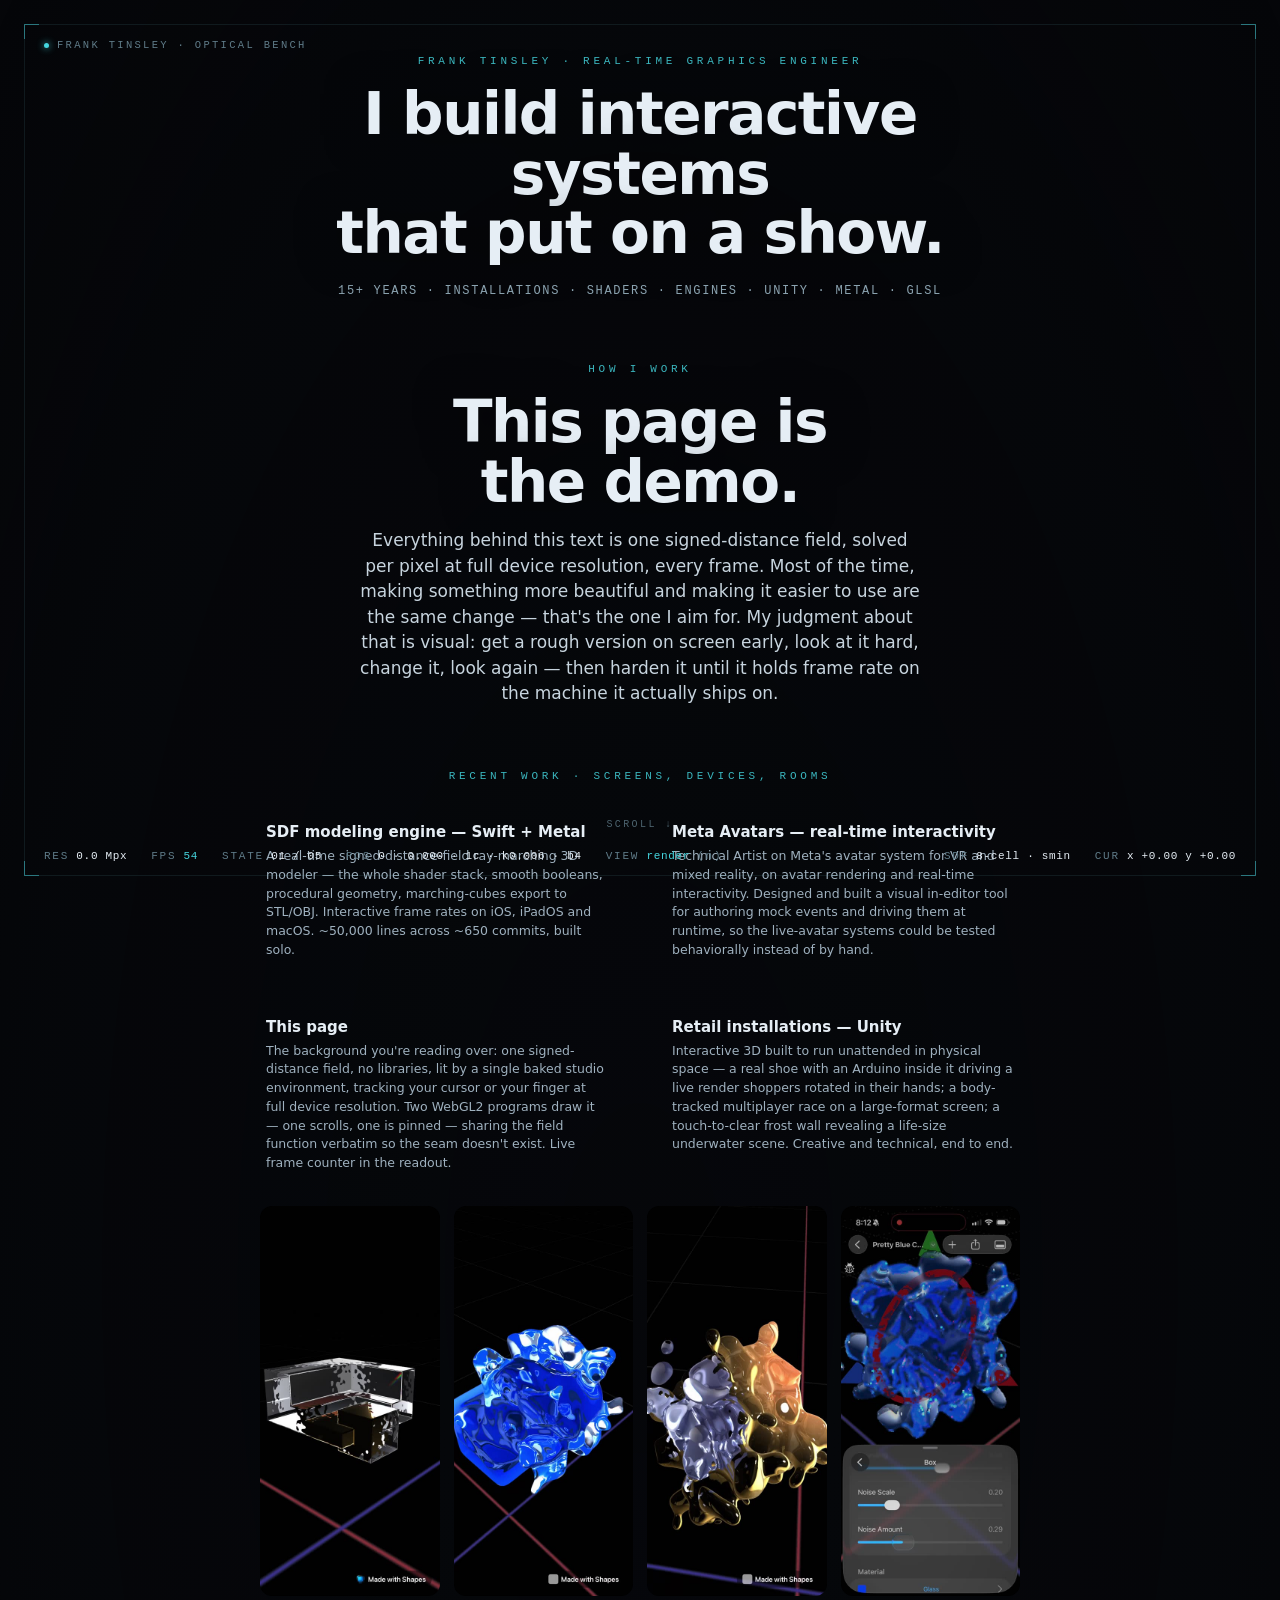
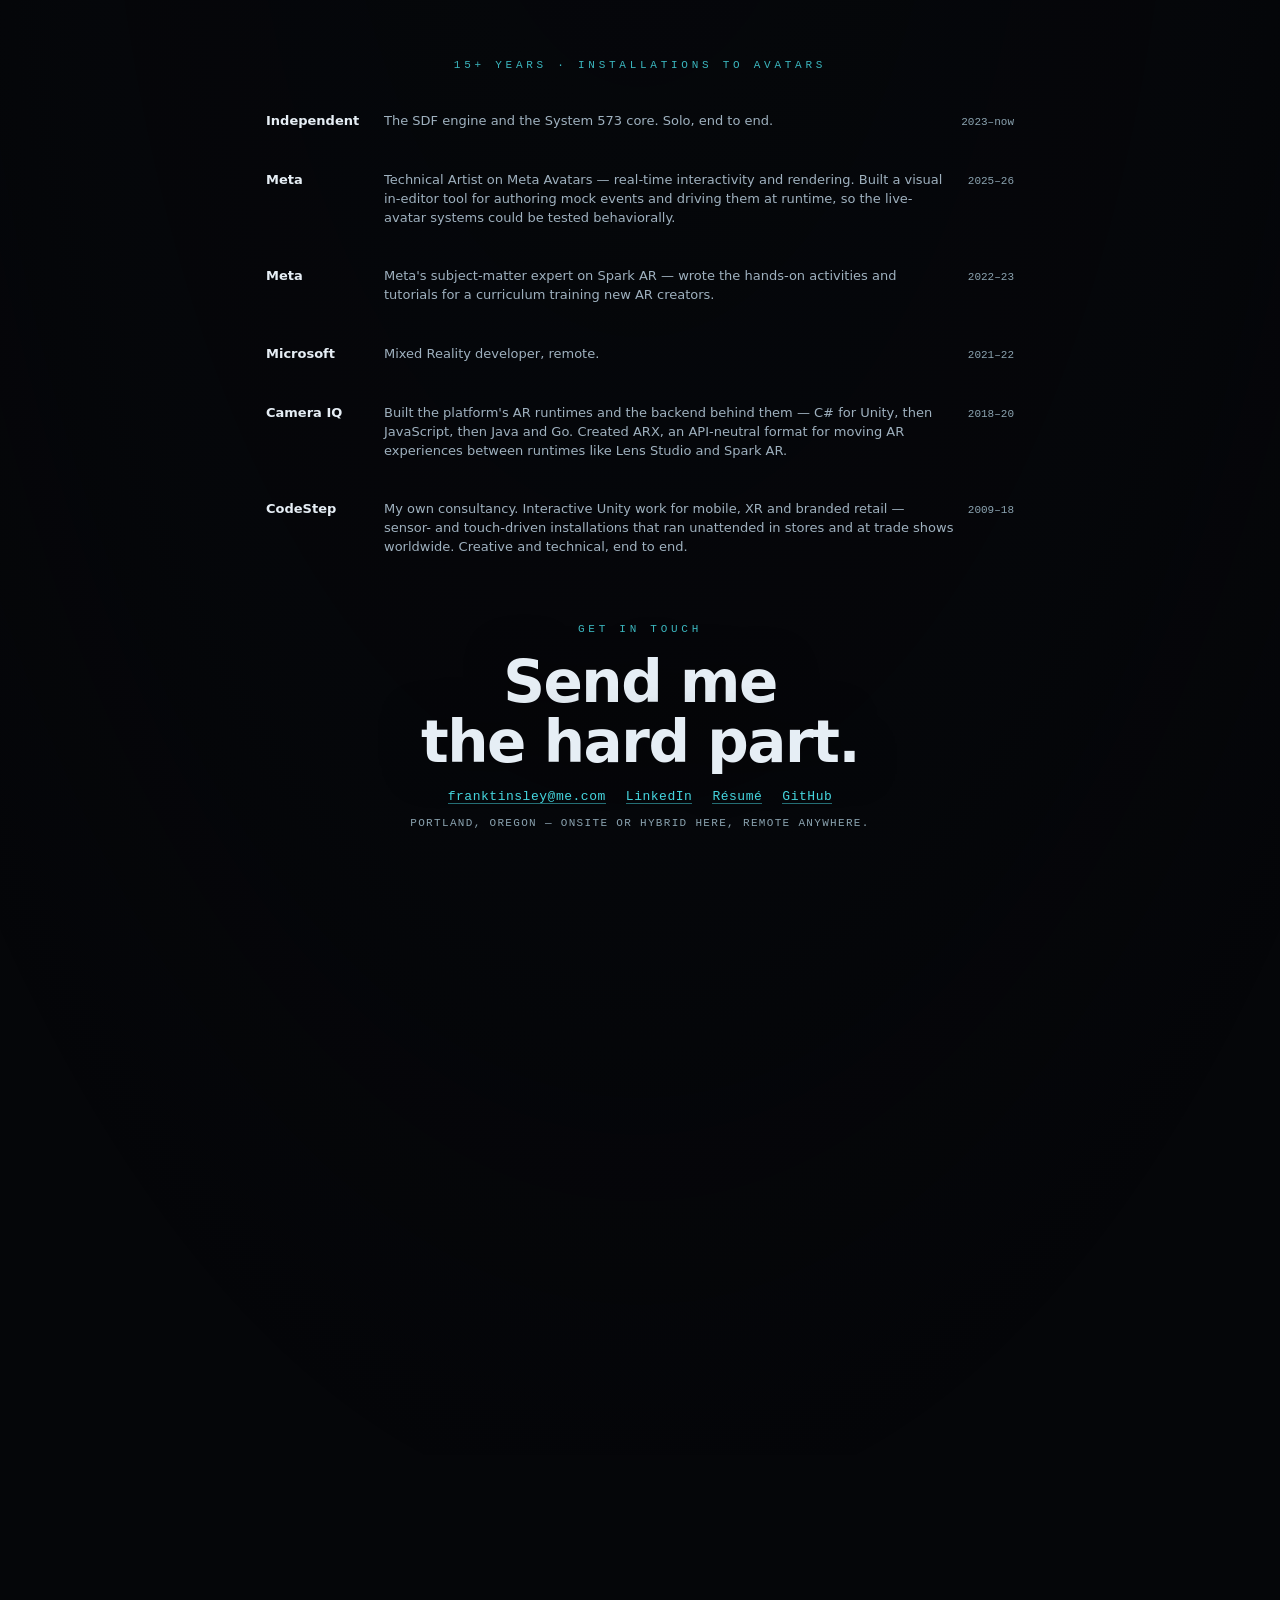
==== index.html @ 141a3645 "deploy: 01c7d17-150022" ====
<!doctype html>
<html lang="en">
<head>
<meta charset="utf-8">
<meta name="viewport" content="width=device-width, initial-scale=1, viewport-fit=cover">
<title>Frank Tinsley — real-time graphics engineer</title>
<meta name="description" content="Real-time graphics engineer, 15+ years — interactive installations, shaders, and rendering engines. The background here is a live WebGL2 SDF renderer, not a video.">
<link rel="icon" href="data:image/svg+xml,%3Csvg xmlns='http://www.w3.org/2000/svg' viewBox='0 0 32 32'%3E%3Crect width='32' height='32' rx='8' fill='%230b1013'/%3E%3Ccircle cx='16' cy='16' r='7' fill='none' stroke='%2345d6df' stroke-width='2.5'/%3E%3C/svg%3E">
<meta name="theme-color" content="#0b1013">
<meta property="og:type" content="website">
<meta property="og:title" content="Frank Tinsley — real-time graphics engineer">
<meta property="og:description" content="Real-time graphics engineer, 15+ years — interactive installations, shaders, and rendering engines. The background here is a live WebGL2 SDF renderer, not a video.">
<!-- Share card. summary_large_image with NO image falls back to a bare text card,
     which is what X was rendering. og:url matters too: without it some crawlers key
     the card on the shared URL rather than the canonical one, so a link with a
     ?v= cache-buster on it could be scraped as a separate page.
     The image is a real capture of the hero at 1200x630, not a mockup — the card
     should be the thing itself, which is the whole argument the page makes. JPEG,
     because this is a photographic gradient: 71KB against 712KB as PNG.
     Bump ?v= when the capture is re-shot; X caches cards hard. -->
<link rel="canonical" href="https://franktinsley.github.io/">
<meta property="og:url" content="https://franktinsley.github.io/">
<meta property="og:site_name" content="Optical bench">
<meta property="og:image" content="https://franktinsley.github.io/assets/og.jpg?v=2">
<meta property="og:image:type" content="image/jpeg">
<meta property="og:image:width" content="1200">
<meta property="og:image:height" content="630">
<meta property="og:image:alt" content="A glass panel rendered as a live signed-distance field, reading &quot;I build interactive systems that put on a show.&quot;">
<meta name="twitter:card" content="summary_large_image">
<meta name="twitter:image" content="https://franktinsley.github.io/assets/og.jpg?v=2">
<meta name="twitter:image:alt" content="A glass panel rendered as a live signed-distance field, reading &quot;I build interactive systems that put on a show.&quot;">
<meta name="twitter:title" content="Frank Tinsley — real-time graphics engineer">
<meta name="twitter:description" content="Real-time graphics engineer, 15+ years — interactive installations, shaders, and rendering engines. The background here is a live WebGL2 SDF renderer, not a video.">
<style>
  :root{
    color-scheme: dark;
    --ink:#e6eef5; --dim:#5f7b88; --cy:#45d6df; --cy-soft:rgba(69,214,223,0.5);
    /* --dim is for bezel chrome sitting on the near-black surround. The same
       tone used for copy ON the glass measures ~2:1 against the lit dot field,
       so recessive metadata that rides the instrument gets its own step up. */
    --dim-on:#8ba3b0;
    /* body-copy inks, PROMOTED to custom props (v4.1) so themes can re-ink the
       copy through cssVars instead of scoped selector overrides. The four theme
       files still carry their scoped body.theme-N rules (higher specificity, so
       both routes coexist); new themes should just set these two. */
    --copy:#c7d4de;        /* .lede body copy */
    --copy-soft:#9fb1bf;   /* .grid .cell p, .rows .row .desc */
    --line:rgba(120,200,215,0.10);
    --bg-edge:#050609;  /* measured field colour at the vertical edge — see html{} */
    --bleed:0px;   /* see #gl — non-zero rescales the whole background */
    --mono: ui-monospace,"SF Mono","SFMono-Regular",Menlo,monospace;
    --sans: system-ui,-apple-system,"Segoe UI",Helvetica,Arial,sans-serif;
  }
  *{ box-sizing:border-box; }
  /* The rubber-band bounce is deliberately NOT suppressed. It was, briefly, because
     it slid the visible region off the pinned canvas and exposed an unpainted strip.
     #bg removes that reason entirely: the field is a scrolling element now, so it
     bounces with the page and the strip shows the field. Suppressing the bounce was
     also most of why the page did not feel like it scrolled. */
  /* the ONLY thing that scrolls — an invisible spacer that generates progress.
     everything visible is pinned and morphs in place. Deleting this rule makes
     scrollTarget()'s `max` negative, so progress clamps to 0 and the states never
     advance while everything still renders perfectly. */
  #scroll{ height:560vh; }
  /* Safari keeps two bands for itself — a status-bar band and a toolbar band — and
     a position:fixed element is CLIPPED at those insets, so the glass canvas can
     never paint into them. An element that SCROLLS reaches them fine, which is why
     #bg is absolute rather than fixed and why it, not this background-color, fills
     them almost all of the time.
     background-color still matters in one case: at the very top of the page #bg is
     clamped to the document origin (nothing paints above it), so the status-bar band
     falls back to this. --bg-edge is the field's own colour at its vertical edge,
     read off the rendered pixels rather than derived, so the fallback matches.
     Use the background-COLOR longhand, never the `background` shorthand — the
     shorthand resets background-color, and that value is the one Safari samples. */
  html{ margin:0; background-color:var(--bg-edge); }
  /* ---- BOOT ------------------------------------------------------------------
     The page is one 290KB document whose fragment shader compiles SYNCHRONOUSLY,
     with a 140KB HDRI and 256KB of subset webfonts arriving after it. That is a
     couple of seconds of black on a cold load with nothing to say it is working —
     the "is it broken?" window, and it is the first impression.
     Two rules make this actually work rather than merely exist:
       * It must PAINT BEFORE the blocking script. So it is the first element in
         <body>, its CSS is inline above, and it uses a SYSTEM mono stack — the
         webfonts are part of what we are waiting for, so it cannot ask for them.
       * It must STAY ALIVE while the main thread is blocked compiling. A width or
         left animation freezes solid there; a TRANSFORM animation runs on the
         compositor and keeps moving. That is the difference between reading as
         "loading" and reading as "hung". It is a scanner, not a progress fill,
         because progress through a synchronous compile cannot be honestly
         measured — it reports LIVENESS, not percentage. */
  #boot{ position:fixed; inset:0; z-index:6; display:grid; place-content:center;
    gap:14px; justify-items:center; background:#05070a; pointer-events:none;
    font:500 10px/1 ui-monospace,SFMono-Regular,Menlo,Consolas,monospace;
    letter-spacing:0.34em; text-transform:uppercase; color:#3f6f7d;
    transition:opacity .5s ease, visibility 0s linear .5s; }
  #boot.gone{ opacity:0; visibility:hidden; }
  #boot .bl{ color:#7fdcea; }
  #boot .bp{ width:180px; height:1px; background:#12242b; overflow:hidden; }
  #boot .bp i{ display:block; width:40%; height:100%; background:#7fdcea;
    animation:bootscan 1.15s cubic-bezier(.6,0,.4,1) infinite; }
  @keyframes bootscan{ 0%{ transform:translateX(-105%);} 100%{ transform:translateX(355%);} }
  @media (prefers-reduced-motion: reduce){ #boot .bp i{ animation:none; width:100%; opacity:.5; } }
  body{ margin:0; background:transparent; color:var(--ink); font-family:var(--sans);
    overflow-x:hidden; }
  /* B2 JITTER FIX: #bg was position:absolute and JS-repositioned every frame via
     style.top to follow the scroll. Native scrolling runs on the COMPOSITOR; a
     main-thread rAF-positioned element lags it, which is exactly the judder that
     was reported. #gl already solved this ("FIXED, so the compositor pins it") —
     #bg now does the same. It never moves; the shader's uScroll carries 100% of
     the scrolling motion, so the field still scrolls, just smoothly. */
  #bg{ position:fixed; left:0; top:0; width:100vw; display:block; z-index:0; }
  /* #gl — the glass. FIXED, so the compositor pins it exactly like .frame, which is
     what stopped it bouncing. Transparent except for the glass and its shadow. */
  /* --vph is the LAYOUT box height, and it must be the LARGE viewport — the same
     one #gl is sized in below. It used to be written from JS as the LIVE
     clientHeight, which on a phone moves every time the browser toolbar
     collapses or expands during a scroll. So #vp (the text) re-flowed against a
     moving box while #gl (the glass) stayed pinned to lvh — the two disagreed
     mid-scroll — and the resize that came with it rebuilt every cell, and with
     them R = 0.55*mn. A geometry pop at one exact scroll position, scrubbable
     back and forth, ON A PHONE ONLY, and invisible to any headless test because
     a headless browser has no toolbar. */
  :root{ --vph:100vh; }
  /* svh, NOT lvh. lvh is the viewport with browser UI RETRACTED — correct for
     Safari, where the toolbar collapses as you scroll, and wrong for an EMBEDDED
     webview whose chrome is permanent: there lvh is taller than anything the user
     can actually see, so the layout box overflows and the tallest state runs off
     the bottom past the readout. svh is the viewport with UI SHOWN, so content
     always fits, and it is just as STABLE as lvh — it does not move when the
     toolbar animates, which is the property that mattered when this stopped being
     the live clientHeight. The cost is a little unused height in Safari once the
     bar retracts; the content is centred, so that reads as margin, not as a bug.
     #gl stays lvh deliberately — the canvas should cover everything the user can
     see in either state, and it does not need to match this box: Rr() maps DOM
     rects into canvas space using BOTH rects, so they may differ as long as the
     measurement is current (which the GLR gate in resize() now guarantees). */
  @supports (height:100svh){ :root{ --vph:min(100svh, var(--vvh,100svh)); } }
  /* --vvh is visualViewport.height, written by syncChrome — the SAME source the
     bezel is sized from, which is demonstrably right in an embedded browser (the
     bezel lands correctly there while svh alone did not). Taking the MIN gets both
     properties at once:
       * In Safari, visualViewport equals svh with the toolbar shown and grows to
         lvh when it retracts — so min() picks svh either way and the layout box is
         STABLE through the toolbar animation, which is the whole reason this
         stopped being the live height in the first place.
       * In a webview (X's, in-app Safari) the usable area is SMALLER than the
         screen's small-viewport, so visualViewport wins and the content is sized to
         what can actually be seen instead of running under the chrome. */
  #gl{ position:fixed; left:0; top:0; width:100vw; height:100vh; height:100lvh;
    display:block; z-index:1; }

  /* #chrome — the BEZEL, sized to the live VISIBLE area from visualViewport, so
     the frame, ticks and readout hug the Safari toolbar as it grows and shrinks.
     JS writes its box (see syncChrome); the CSS values are only the pre-JS state.
     This is deliberately NOT pinned like #vp: the bezel should track the window,
     the TEXT should not move. Two different jobs, two different boxes. */
  #chrome{ position:fixed; top:0; left:0; width:100vw; height:var(--vph,100vh);
    pointer-events:none; z-index:3; }

  /* #vp — the RIGID text box: layout viewport minus the safe area. Stays put
     through the whole toolbar animation, which is the drift fix. */
  #vp{ position:fixed; pointer-events:none; z-index:2;
    top:env(safe-area-inset-top,0px);
    left:env(safe-area-inset-left,0px);
    width:calc(100vw - env(safe-area-inset-left,0px) - env(safe-area-inset-right,0px));
    height:calc(var(--vph,100vh) - env(safe-area-inset-top,0px) - env(safe-area-inset-bottom,0px)); }

  /* probe: the only way to read env(safe-area-inset-*) back out in JS */
  #sa{ position:fixed; top:0; left:0; width:0; height:0; visibility:hidden; pointer-events:none;
    padding:env(safe-area-inset-top,0px) env(safe-area-inset-right,0px)
            env(safe-area-inset-bottom,0px) env(safe-area-inset-left,0px); }

  .frame{ position:absolute; inset:24px; border:1px solid var(--line); border-radius:2px; pointer-events:none; z-index:2; }
  .tick{ position:absolute; width:15px; height:15px; pointer-events:none; z-index:2; }
  .tick.tl{ top:24px; left:24px; border-top:1px solid var(--cy-soft); border-left:1px solid var(--cy-soft); }
  .tick.tr{ top:24px; right:24px; border-top:1px solid var(--cy-soft); border-right:1px solid var(--cy-soft); }
  .tick.bl{ bottom:24px; left:24px; border-bottom:1px solid var(--cy-soft); border-left:1px solid var(--cy-soft); }
  .tick.br{ bottom:24px; right:24px; border-bottom:1px solid var(--cy-soft); border-right:1px solid var(--cy-soft); }
  .nameplate{ position:absolute; top:40px; left:44px; z-index:3; pointer-events:none;
    font:500 10.5px/1 var(--mono); letter-spacing:0.22em; color:var(--dim); text-transform:uppercase;
    display:flex; align-items:center; gap:8px; }
  .nameplate .led{ width:5px;height:5px;border-radius:50%;background:var(--cy);box-shadow:0 0 7px var(--cy);animation:beat 3.4s ease-in-out infinite; }
  @keyframes beat{0%,100%{opacity:.35}50%{opacity:1}}
  .readout{ position:absolute; left:44px; right:44px; bottom:38px; z-index:3; pointer-events:none;
    display:flex; gap:24px; flex-wrap:wrap; align-items:baseline;
    font:400 11px/1 var(--mono); letter-spacing:0.06em; color:var(--ink); }
  .readout .k{ color:var(--dim); letter-spacing:0.16em; font-weight:500; }
  .readout .v{ font-variant-numeric:tabular-nums; } .readout .v.acc{ color:var(--cy); }
  .readout .spacer{ flex:1 1 auto; } .readout .err{ color:#ff7a7a; }

  /* pinned content layer — one state visible at a time, driven by scroll */
  /* overflow-anchor:none — the states scale during the morph, and Chrome's scroll
     anchoring can respond to a size change by ADJUSTING scrollTop to keep its chosen
     anchor still. On a scroll-driven page that is a feedback loop, and it lands as the
     copy settling a few px off when you scroll back up onto a state. */
  .stage{ position:absolute; inset:0; z-index:1; display:grid; place-items:center; pointer-events:none; overflow-anchor:none; }
  .state{ grid-area:1/1; width:min(760px,86vw); text-align:center; opacity:0; will-change:opacity,transform; }
  .state.on{ pointer-events:auto; }
  /* The legibility scrim hangs off .stage, NOT .state. It used to be .state::before,
     which put it inside the state's own opacity GROUP -- so the scrim faded in
     lockstep with the copy it exists to protect and mid-morph contrast collapsed
     roughly quadratically (~1.6:1 measured on the 3->4 approach, against 4.65:1
     settled). .state is unpositioned, so this pseudo-element's containing block was
     already .stage; hoisting it here keeps the geometry identical to the pixel while
     taking it out of the fade. --so is driven independently and LEADS the copy at
     both ends, so the wash is at full strength before any type appears and is still
     up after it is gone. One scrim now serves whichever state is showing. */
  .stage::before{ content:""; position:absolute; inset:-14% -10% -18%; z-index:-1; pointer-events:none;
    opacity:var(--so,0);
    /* a wash under the copy only — the glass keeps its own density (see the shader's
       interior compression); this just stops the lit dot field reaching the type.
       Reaches wider than the text block so runs at the far ends of a wide row (the
       year labels) get the same coverage as ones near the middle. */
    background:radial-gradient(68% 64% at 50% 48%, rgba(6,8,12,0.60), rgba(6,8,12,0.30) 58%, transparent 84%); }
  .eyebrow{ font:500 11px/1 var(--mono); letter-spacing:0.34em; text-transform:uppercase; color:var(--cy); opacity:.85; margin:0 0 18px; }
  /* in the SEPARATED states the eyebrow gets its own glass label plate, so it
     needs clearance from the panels/rows below or the two forms neck together */
  .state[data-state="2"] .eyebrow, .state[data-state="3"] .eyebrow{ margin-bottom:38px; }
  h1{ margin:0; font-weight:600; font-size:clamp(30px,5.2vw,58px); line-height:1.03; letter-spacing:-0.025em; text-shadow:0 2px 40px rgba(0,0,0,.55); }
  .sub{ margin:18px 0 0; font:400 12px/1.5 var(--mono); letter-spacing:0.14em; text-transform:uppercase; color:var(--dim-on); }
  .lede{ margin:16px auto 0; max-width:52ch; font-size:17px; line-height:1.5; color:var(--copy); }
  .lede strong{ color:var(--ink); font-weight:600; }
  .grid{ display:grid; grid-template-columns:repeat(2,1fr); gap:52px; margin-top:10px; text-align:left; }
  /* inset padding on plate-carried blocks (.cell/.row): buildStates measures the
     PADDED box for the glass, so this pulls the ink in from the plate edge —
     corner-roll clearance that costs no frame width and no inter-plate gap. */
  .grid .cell{ padding:3px 6px; }
  .grid .cell h3{ margin:0 0 6px; font-size:15px; font-weight:600; }
  .grid .cell p{ margin:0; font-size:12.5px; line-height:1.5; color:var(--copy-soft); }
  .grid .cell a, .links a, .lede a{ color:var(--cy); text-decoration:none; border-bottom:1px solid var(--cy-soft); }
  /* ---- NO-RENDERER FALLBACK --------------------------------------------------
     Every .state is opacity:0 and stacked in ONE grid area, so the page is blank
     until the renderer's raf loop fades it in — and the boot overlay's only
     dismissal lives in that same loop. Anything that throws before the first
     frame (no WebGL2; a driver that won't compile the field shader) therefore
     leaves a permanent "Initialising" screen over an empty page. This class is
     the degraded-but-READABLE page: canvases dropped, states in normal flow.
     A plain page beats a hung one — especially one being sent to recruiters. */
  html.nogl #bg, html.nogl #gl, html.nogl #boot{ display:none !important; }
  html.nogl body{ background:var(--bg-edge); }
  html.nogl .stage{ position:static; display:block; padding:56px 0 96px; pointer-events:auto; }
  /* !important because the renderer writes opacity/transform INLINE per frame —
     if it dies after painting (context loss, a late throw) those inline values
     survive and would leave the fallback blank. */
  html.nogl .state{ position:static; opacity:1 !important; transform:none !important; margin:0 auto 64px; pointer-events:auto; }
  .reel-cta{ display:none; margin:10px 0 0; padding:7px 14px; font:inherit; font-size:11.5px;
    letter-spacing:0.06em; color:var(--cy); background:transparent; border:1px solid var(--cy-soft);
    border-radius:999px; cursor:pointer; -webkit-tap-highlight-color:transparent; }
  #reelbox[hidden]{ display:none; }
  #reelbox{ position:fixed; inset:0; z-index:20; background:rgba(3,5,8,.94);
    display:grid; grid-template-rows:1fr auto; gap:10px; padding:14px; }
  #reelbox video{ width:100%; height:100%; min-height:0; object-fit:contain; }
  #reelbox .rb-strip{ display:flex; gap:8px; justify-content:center; }
  #reelbox .rb-strip button{ width:34px; height:34px; border-radius:50%; padding:0; cursor:pointer;
    background:transparent; border:1px solid var(--cy-soft); color:var(--cy); font:inherit; font-size:11px; }
  #reelbox .rb-strip button[aria-current="true"]{ background:var(--cy-soft); }
  #reelbox .rb-close{ position:absolute; top:12px; right:14px; width:36px; height:36px; border-radius:50%;
    background:transparent; border:1px solid var(--cy-soft); color:var(--cy); font-size:15px; cursor:pointer; }
  .reel{ display:grid; grid-template-columns:repeat(4,1fr); gap:14px; margin-top:30px; }
  .reel video{ width:100%; aspect-ratio:1260/2736; object-fit:cover; display:block; border-radius:12px; background:#0a0e11; cursor:pointer; }
  .rows{ margin-top:8px; text-align:left; display:flex; flex-direction:column; gap:34px; }
  .rows .row{ display:flex; gap:14px; align-items:baseline; font-size:13px; padding:3px 6px; }
  .rows .row .co{ color:var(--ink); font-weight:600; min-width:104px; }
  .rows .row .desc{ color:var(--copy-soft); line-height:1.45; }
  .rows .row .yr{ color:var(--dim-on); font:400 11px/1 var(--mono); margin-left:auto; white-space:nowrap; }
  .links{ margin-top:18px; display:flex; gap:20px; justify-content:center; flex-wrap:wrap; font:400 13px/1 var(--mono); letter-spacing:0.04em; }
  .place{ margin-top:14px; font:400 11px/1 var(--mono); letter-spacing:0.12em; text-transform:uppercase; color:var(--dim-on); }
  .hint{ position:absolute; left:50%; bottom:70px; transform:translateX(-50%); z-index:3; pointer-events:none;
    font:500 10px/1 var(--mono); letter-spacing:0.24em; text-transform:uppercase; color:var(--dim); opacity:.8;
    transition:opacity .4s; }
  /* In an inspection view, get the DOM layers out of the way. The legibility scrim
     and the hero's text-shadow both sit BETWEEN the canvas and the eye, so they
     darken the debug output and read as shading artefacts that aren't there —
     a soft halo around the copy that looks exactly like a discontinuity. Text
     itself stays, so you can still tell where you are. */
  body.dbg .state::before{ background:none !important; }
  body.dbg h1{ text-shadow:none !important; }
  /* ---- portrait / phone: single-column, compact, fit each state in the viewport ---- */
  @media (max-width: 680px){
    .frame{ inset:12px; }
    .tick{ width:11px; height:11px; }
    .tick.tl{ top:12px; left:12px; } .tick.tr{ top:12px; right:12px; }
    .tick.bl{ bottom:12px; left:12px; } .tick.br{ bottom:12px; right:12px; }
    .nameplate{ top:22px; left:22px; font-size:9px; letter-spacing:0.14em; gap:6px; }
    .readout{ left:22px; right:22px; bottom:20px; gap:6px 14px; font-size:9px; letter-spacing:0.03em; }
    .readout .opt{ display:none; } .readout .spacer{ display:none; }
    .state{ width:78vw; }
    .state::before{ inset:-10% -8% -14%; }
    .eyebrow{ font-size:9.5px; letter-spacing:0.18em; margin:0 0 12px; }
    .state[data-state="2"] .eyebrow, .state[data-state="3"] .eyebrow{ margin-bottom:26px; }
    h1{ font-size:clamp(23px,7.4vw,34px); line-height:1.07; }
    .lede{ font-size:14px; line-height:1.45; max-width:none; margin-top:12px; }
    .sub{ font-size:9.5px; letter-spacing:0.05em; margin-top:12px; }
    /* gaps sized against the JS plate pads: cssGap − 2·pad is the visible glass
       gap between separate plates, and the v4.6 corner-aware pads are bigger —
       keep ~8px of real gap or the plates read as touching. */
    .grid{ grid-template-columns:1fr; gap:34px; }
    /* NO REEL ON PHONES. Each .state is centred in the viewport and must fit it;
       the work grid alone is already ~670 of ~812, leaving ~140px. A whole 9:19.5
       frame at any width worth looking at needs 220-310px, so the only way to fit
       one here is to crop it — and a cropped portrait frame reads as a broken
       element, not a compact one. So the phone gets a ~30px tap affordance
       instead, opening the same clips FULLSCREEN — which is the one place a
       9:19.5 capture is seen at its best. Tablets and desktop keep the reel. */
    .reel{ display:none; }
    .reel-cta{ display:block; }
    .grid .cell h3{ font-size:14.5px; margin-bottom:4px; }
    .grid .cell p{ font-size:12px; line-height:1.42; }
    /* 18px, not 26: state 3 carries SIX rows since the Independent 2023–now row
       was added, and at 375x812 the 26px gap overflowed the viewport and collided
       with the nameplate and readout. Gap is pure whitespace — cheaper to spend
       than the 12px type, which is already at the floor. */
    .rows{ gap:18px; }
    .rows .row{ flex-wrap:wrap; font-size:12px; line-height:1.35; gap:2px 8px; }
    .rows .row .co{ min-width:0; flex:0 0 auto; }
    .rows .row .yr{ margin-left:auto; }
    .rows .row .desc{ flex:0 0 100%; color:var(--copy-soft); }
    .links{ gap:10px 16px; font-size:12.5px; }
    .place{ font-size:9.5px; }
  }
  /* ---- SHORT phones (SE-class, <=660px tall): the state-3 stack (5 row plates
     + label plate + the v4.6 corner-aware pads and gaps) otherwise overflows the
     viewport and slides under the nameplate/readout chrome. Compress the
     timeline typography so the whole stack sits clear of the bezel text. */
  /* ---- SHORT VIEWPORTS (<=800px tall) — chiefly EMBEDDED BROWSERS. An in-app
     webview keeps its top and bottom chrome permanently, so the usable height is
     ~730px on a phone that reports 844. Measured, the two tallest states overflow
     below 780px: state 2 (four work cards) and state 3 (six timeline rows). The
     existing SE-class block starts at 660px, so a webview lands in the gap between
     them and the last card runs off the bottom under the readout — which is exactly
     what the owner saw. This closes that gap, and compresses state 2 as well; the
     old block only ever handled state 3. */
  @media (max-height: 800px){
    /* GAP IS NOT FREE SPACE. Each plate is measured with a glass pad around it, so
       what actually separates two plates is cssGap - 2*pad: rows carry 9px of pad,
       cards 13px. Drop the gap below twice the pad and the plates OVERLAP and the
       fold merges them into one blob — which is what happened when this compressed
       the row gap to 9px against 18px of padding. So the gaps stay clear of that
       floor and the height comes out of TYPOGRAPHY instead, which is where there is
       actually slack on a short screen. */
    /* The reel has no typography to give back — it is fixed video height. A short
       WIDE screen (the 1280x800 laptop) still has 460px of headroom here, so it
       keeps the reel, scaled DOWN rather than cropped: height is capped and width
       follows the source ratio, so the frame stays whole. Cropping a 9:19.5 frame
       into a short window reads as broken, not as compact. */
    .reel{ justify-items:center; }
    .reel video{ height:clamp(140px,24vh,210px); width:auto; }
    .grid{ gap:20px; }   /* > 2*7 pad */
    .grid .cell{ font-size:11.5px; line-height:1.26; }
    .grid .cell h3{ font-size:13px; margin-bottom:2px; }
    .rows{ gap:16px; }   /* > 2*5 pad */
    .rows .row{ font-size:11px; line-height:1.22; }
    h1{ font-size:clamp(24px,4.2vw,40px); }
    .lede{ font-size:13px; line-height:1.40; }
  }
  /* ---- VERY SHORT (<=650px): X's in-app browser and similar, where the usable
     area is barely half the screen. Typography is the only lever left — the gaps
     cannot come down further without dropping under 2*pad and merging the plates,
     which is the failure this whole block exists to avoid. */
  @media (max-height: 650px){
    .grid{ gap:16px; }
    .grid .cell{ font-size:10.5px; line-height:1.22; }
    .grid .cell h3{ font-size:12px; }
    .rows{ gap:13px; }
    .rows .row{ font-size:10.5px; line-height:1.20; }
    .lede{ font-size:12px; line-height:1.34; }
    h1{ font-size:clamp(21px,3.8vw,34px); }
  }
  @media (max-width: 680px) and (max-height: 660px){
    /* wider column = fewer desc wrap lines; width chosen so plate + 16px glass
       pads still clears the 12px frame (80vw + 32px = 288 < 296 at w320) */
    .state[data-state="3"]{ width:80vw; }
    .state[data-state="3"] .eyebrow{ margin-bottom:26px; }
    .rows{ gap:24px; margin-top:0; }
    .rows .row{ font-size:10.5px; line-height:1.28; padding:2px 6px; }
    .rows .row .desc{ line-height:1.28; }
    .rows .row .yr{ font-size:9.5px; }
    /* state 2's grid also runs close to the readout at 568px — trim it a bit */
    .grid .cell h3{ font-size:14px; }
    .grid .cell p{ font-size:11.5px; line-height:1.38; }
  }
  /* NOTE: do NOT collapse #scroll under prefers-reduced-motion. height:auto zeroed
     the scroll range, so scrollTarget()'s max went negative, progress pinned at 0,
     and every state but 0 stayed at opacity:0 — stranding that visitor on the hero
     with no route to the work, the history, or the contact panel. A proper STATIC
     reduced-motion fallback (states stacked in flow) is a v5 item. */
</style>
<script type="x-shader/x-chunk" id="fieldsrc">
// v4: field() is the whole DEPTH STACK — dots (deepest) plus three background
// panel layers at intermediate depths — and it now takes the RAW scroll and
// applies each layer's rate itself. That keeps the single-source rule doing its
// job: the glass program's refraction samples this same function, so what shows
// through the glass is exactly the layered scene behind it, at every depth rate.
//   sp  = SCREEN space — NOT scrolled. Vignette, per-dot edge fade, cursor glow:
//         properties of where a thing is on the SCREEN, not which thing it is.
//   scr = raw document scroll in field units (2*scrollY/uRefH). Each layer
//         derives its own pattern space q = sp - (0, scr*RATE).
// Depth rates, back to front (the pinned glass/text is the 1.0 reference the
// background lags behind — slower = deeper):
const float RATE_DOTS = 0.35;                       // the far field — slowest
const vec3  RATE_PANEL = vec3(0.52, 0.68, 0.84);    // three panel depths
// Greeked layout archetypes — 6 layouts × 8 rounded rects (cx,cy,hx,hy in
// panel-local space, x∈[-1,1] y∈[-.62,.62]) + per-rect ink weight. Blocks and
// lines only, NO readable text. Panels morph between archetypes as scroll
// advances by LERPING the rect tables — a geometric morph, not a dissolve.
// 0 phone app · 1 website grid · 2 game HUD · 3 VR reticle · 4 dashboard · 5 terminal
const vec4 AR[48] = vec4[48](
  // 0 — phone app
  vec4( 0.00, 0.52,0.28,0.015), vec4( 0.00, 0.42,0.28,0.050), vec4( 0.00, 0.22,0.26,0.080),
  vec4( 0.00, 0.02,0.26,0.080), vec4( 0.00,-0.18,0.26,0.080), vec4( 0.18,-0.32,0.045,0.045),
  vec4( 0.00,-0.48,0.28,0.050), vec4( 0.00, 0.00,0.30,0.560),
  // 1 — website grid
  vec4( 0.00, 0.52,0.92,0.050), vec4(-0.78, 0.52,0.10,0.030), vec4( 0.00, 0.28,0.92,0.140),
  vec4(-0.62,-0.12,0.26,0.200), vec4( 0.00,-0.12,0.26,0.200), vec4( 0.62,-0.12,0.26,0.200),
  vec4( 0.00,-0.50,0.92,0.040), vec4(-0.40, 0.28,0.30,0.040),
  // 2 — game HUD
  vec4(-0.68, 0.50,0.22,0.035), vec4(-0.68, 0.42,0.16,0.020), vec4( 0.74, 0.44,0.16,0.160),
  vec4( 0.00, 0.00,0.05,0.012), vec4( 0.00, 0.00,0.012,0.050), vec4( 0.72,-0.48,0.16,0.050),
  vec4( 0.00,-0.50,0.40,0.050), vec4(-0.70,-0.10,0.20,0.080),
  // 3 — VR reticle
  vec4( 0.00, 0.00,0.16,0.012), vec4( 0.00, 0.00,0.012,0.160), vec4(-0.55, 0.42,0.09,0.014),
  vec4( 0.55, 0.42,0.09,0.014), vec4(-0.55,-0.42,0.09,0.014), vec4( 0.55,-0.42,0.09,0.014),
  vec4( 0.00,-0.25,0.70,0.008), vec4( 0.00, 0.00,0.02,0.020),
  // 4 — dashboard
  vec4(-0.55, 0.36,0.30,0.140), vec4( 0.10, 0.36,0.30,0.140), vec4( 0.75, 0.36,0.14,0.140),
  vec4( 0.00,-0.05,0.85,0.180), vec4(-0.60,-0.42,0.06,0.100), vec4(-0.45,-0.45,0.06,0.070),
  vec4(-0.30,-0.40,0.06,0.120), vec4( 0.50,-0.44,0.30,0.030),
  // 5 — terminal
  vec4( 0.00, 0.52,0.90,0.040), vec4(-0.25, 0.36,0.62,0.020), vec4(-0.40, 0.24,0.47,0.020),
  vec4(-0.15, 0.12,0.72,0.020), vec4(-0.45, 0.00,0.42,0.020), vec4(-0.30,-0.12,0.57,0.020),
  vec4(-0.72,-0.30,0.15,0.020), vec4(-0.50,-0.30,0.02,0.030)
);
const float AW[48] = float[48](
  0.5,0.8,0.6, 0.6,0.6,0.9, 0.8,0.12,
  0.8,0.9,0.5, 0.6,0.6,0.6, 0.5,0.9,
  0.9,0.6,0.7, 0.9,0.9,0.8, 0.7,0.5,
  0.8,0.8,0.7, 0.7,0.7,0.7, 0.5,0.9,
  0.6,0.6,0.6, 0.5,0.8,0.8, 0.8,0.6,
  0.8,0.7,0.7, 0.7,0.7,0.7, 0.9,0.9
);
// v4.1: archetypes follow the SCROLL SECTIONS instead of free-running per-panel
// noise — each state's backdrop is ONE coherent layout family, chosen to echo
// that state's theme/copy, and it morphs to the next family in the same scroll
// window where the theme material spreads (u 0.40..0.62 in themeFrame), so the
// scene layouts and the material switch TOGETHER. SEQ maps section -> archetype:
//   0 identity/cyan    -> 1 website grid   (the familiar open)
//   1 method/tron      -> 5 terminal       (engineering rigor)
//   2 work/holographic -> 2 game HUD       (the games/XR showcase)
//   3 experience/vict. -> 4 dashboard      (fifteen years of instrumentation)
//   4 contact/wood     -> 0 phone app      (personal, reachable)
// (3 = VR reticle is unused in the sequence; still available to a remap.)
const int SEQ[5] = int[5](1, 5, 2, 4, 0);
float sdBoxF(vec2 p, vec2 b, float r){
  vec2 q = abs(p)-b+r; return length(max(q,0.0))-r;
}
float hashF(float n){ return fract(sin(n*127.1)*43758.5453); }
// The same job without the transcendental, for the callers that run per
// refraction tap rather than per pixel (see bgFineTron). Two fracts and three
// multiplies; the distribution is no worse for a coin flip on a lattice index.
float hashL(float n){ n = fract(n*0.1031); n *= n + 33.33; return fract((n+n)*n); }
// One panel layer: vertically tiled floating panels in this layer's pattern
// space. Depth is conveyed exactly as the brief specifies: scroll rate (rate),
// scale (sc), blur (soft edges, bl) and dimming (dim). Layout archetype is the
// scroll SECTION's family (SEQ), morphing to the next family in the theme-spread
// window with a small per-panel stagger (see inside).
vec3 panelLayer(vec2 sp, float scr, float rate, float sc, float bl, float dim, float seed, vec3 inkCol, float glow){
  // OWN MOTION. The panel stack used to be positioned purely by scr*rate, so the
  // whole backdrop froze solid the moment you stopped scrolling — the scene only
  // looked alive while you were driving it. It now carries a slow drift of its own
  // on uTime. Phase and rate are seeded per LAYER so the three depths never move as
  // one block (that reads as the camera moving, not the panels), amplitude scales
  // with the layer's own size so near panels travel further than far ones, and the
  // periods are ~13s/19s — slow enough to read as float rather than as animation,
  // and far below any rate that could shimmer through the glass's refraction taps.
  vec2 q = sp - vec2(0.0, scr*rate)
         + vec2(0.110*sin(uTime*0.077 + seed*6.283),
                0.058*cos(uTime*0.053 + seed*4.100))*sc;
  float period = 2.5*sc + 0.6;
  float cell = floor((q.y + seed*period)/period);
  float cy = (cell + 0.5)*period - seed*period;
  float h1 = hashF(cell*3.7 + seed*17.0);
  float cx = (mod(cell + floor(seed*7.0), 2.0)*2.0 - 1.0)*(0.40 + 0.25*h1);
  vec2 local = (q - vec2(cx, cy + (h1-0.5)*0.5*sc))/(0.62*sc);
  // archetype pair for THIS panel: the current scroll SECTION's family morphing
  // to the next section's (SEQ above), inside the same window the theme spread
  // runs (0.40..0.62 of the segment). Per-panel stagger keeps the layer from
  // popping as one synchronized dissolve without breaking section coherence.
  float s5 = uProg*4.0;                       // section axis: 0..4 over the doc
  float fi = min(floor(s5), 3.0);
  float stag = (h1 - 0.5)*0.14 + (seed - 0.5)*0.06;
  float t  = smoothstep(0.40 + stag, 0.62 + stag, s5 - fi);
  int b0 = SEQ[int(fi)]*8, b1 = SEQ[int(fi)+1]*8;
  float bodyD = sdBoxF(local, vec2(1.0,0.62), 0.10);
  // EARLY OUT: pixels outside this layer's panel plate contribute nothing, and
  // panels cover a minority of the screen — this is the difference between the
  // archetype loop running 3x per pixel and ~0.5x per pixel on average.
  // (Measured, SwiftShader: v4 frame cost dropped from 2.7x of v3 to ~1.25x.)
  if(bodyD > bl*2.0) return vec3(0.0);
  float body = smoothstep(bl*2.0, -bl*2.0, bodyD);
  float ink = 0.0;
  for(int i=0;i<8;i++){
    vec4 rc = mix(AR[b0+i], AR[b1+i], t);
    float w = mix(AW[b0+i], AW[b1+i], t);
    ink += w*smoothstep(bl, -bl, sdBoxF(local - rc.xy, rc.zw, 0.02));
  }
  ink = min(ink, 1.0)*body;
  // plate darkens the field slightly (a pane); ink draws in the theme's
  // bg-panel colour; glow is the theme's bloom gain
  return dim*(body*vec3(0.010,0.016,0.022)*1.4 + ink*inkCol*(0.55 + glow));
}
// ---- THE DISSOLVE FRONT -----------------------------------------------------
// ONE definition, spliced into BOTH programs, consumed by every layer. A theme
// change is a physical event: material arrives at a contact point and SWEEPS
// outward, crossing the backdrop and the glass as one front. Callers differ only
// in which space their sample point lives in, so the front lands on the same
// screen pixels at the same instant on both canvases.
//
// What this replaces: a scalar crossfade (uBgMix) applied to the whole screen at
// once. A scalar cannot read as an event no matter how it is eased, because
// every pixel changes together and nothing has a direction.
uniform float uSpreadT;    // 0..1 — how far the front has travelled
uniform float uFrontR;     // radius scale; sized on the CPU so t=1 clears the canvas
uniform float uFrontPh;    // wobble phase — scroll-derived, so scrubbing reverses it
uniform vec2  uFrontC;     // front origin, in FIELD (sp) space
uniform vec4  uBgInkA;     // outgoing theme's backdrop ink: rgb + w glow
uniform vec4  uBgInkB;     // incoming theme's
uniform int   uBgPatA;     // outgoing theme's backdrop PATTERN — structure, not tint
uniform int   uBgPatB;     // incoming theme's
float dissolveFront(vec2 q, vec2 c){
  if (uSpreadT <= 0.0) return 0.0;
  vec2 rel = q - c;
  float an = atan(rel.y, rel.x);
  float dc = length(rel)*(1.0 + 0.10*sin(an*5.0 + uFrontPh) + 0.06*sin(an*9.0 - 1.3*uFrontPh));
  float R  = uFrontR*uSpreadT*uSpreadT;      // eases in; uFrontR covers everything by 1
  return smoothstep(R, R - 0.5, dc);
}

// ---- BACKDROPS: one per theme, shaded to completion, then dissolved ---------
// The backdrop used to be ONE pattern whose ink lerped between two themes, which
// is exactly why a theme could only ever TINT the page: the dot lattice was
// structural and no theme could replace it. Each theme now names a PATTERN id —
// its slot, the same convention patEm uses for surface patterns — and shades its
// own full backdrop; the front dissolves the FINISHED pictures. A theme that
// names no pattern gets 0, the cyan lattice this page has always drawn, so
// adding the mechanism changed nothing for the themes that do not use it.
//
// The fine/coarse split is unchanged from v4.3 and is a hard requirement on any
// new pattern: the glass's 8-tap refraction loop samples FINE per tap and COARSE
// once. Fine is lattice-scale detail a jittered tap can actually resolve; coarse
// is the big soft panels it cannot (their own edges are 0.012..0.050 wide, far
// past the ~0.008 jitter). Putting expensive structure in the fine half makes it
// cost 8× per glass pixel — that mistake was measured at 1.9× whole-frame cost.
vec3 bgFineCyan(vec4 ink, vec2 sp, vec2 m, float scr){
  float px = 2.0/uRefH;
  vec2 q = sp - vec2(0.0, scr*RATE_DOTS);   // the DOT layer's pattern space
  vec3 col = vec3(0.019,0.025,0.035);
  col += 0.040*vec3(0.10,0.24,0.32)*(0.6-0.5*length(sp*vec2(0.72,1.0)));
  float gs=9.0; vec2 gd=abs(fract(q*gs-0.5)-0.5); float gw=gs*px;
  col += (1.0-min(min(gd.x/gw,gd.y/gw),1.0))*vec3(0.16,0.34,0.42)*0.05;
  float ds=13.0; vec2 dcell=fract(q*ds)-0.5; vec2 dctr=(floor(q*ds)+0.5)/ds;
  vec2 dctrS=dctr+(sp-q);   // the SAME dot, expressed on screen
  float fade=smoothstep(1.5,0.25,length(dctrS*vec2(0.82,1.0)));
  float dm=distance(dctrS,m); float infl=smoothstep(0.62,0.0,dm); infl*=infl;
  float r=0.10+0.36*infl; float dpix=ds*px;
  float dotm=smoothstep(dpix,-dpix,length(dcell)-r)*fade;
  col += dotm*mix(vec3(0.16,0.42,0.54),vec3(0.42,0.80,0.95),infl)*(0.12+0.78*infl);
  float gb=length(sp-m); col += exp(-gb*gb/0.10)*vec3(0.08,0.34,0.40)*0.22;
  return col;
}
// patternId 1 — TRON: the lattice as an etched circuit plane. It does the same
// three jobs pattern 0's dot field does — carry the parallax, react to the
// cursor, bloom around the focal — in straight lines instead of dots. Lit runs
// are chosen per LINE INDEX, not per cell, so a trace is continuous across the
// whole plane; a per-cell choice reads as noise rather than as routing. Pads sit
// where two lit runs cross, and are the only point features, so they are the
// only thing that swells on a per-NODE influence.
vec3 bgFineTron(vec4 ink, vec2 sp, vec2 m, float scr){
  float px = 2.0/uRefH;
  vec2 q = sp - vec2(0.0, scr*RATE_DOTS);
  vec3 tint = ink.rgb;
  vec3 col = vec3(0.010,0.013,0.018);
  col += 0.09*tint*(0.30-0.26*length(sp*vec2(0.72,1.0)));
  // Traces are LINES, so their reaction has to be smooth ALONG the line: this
  // influence is the pixel's own, not its nearest node's, which would step at
  // every cell boundary and read as banding.
  // dm is computed ONCE and reused for the trace swell, the pad swell and the
  // focal bloom. This function runs 8× per glass pixel inside the refraction
  // loop, so a redundant distance() here is a redundant distance() eight times —
  // that is the whole reason the fine/coarse split exists.
  vec2 dm = sp - m;
  float gb = length(dm);
  float pi = smoothstep(0.62,0.0,gb); pi*=pi;
  float vig = smoothstep(1.5,0.25,length(sp*vec2(0.82,1.0)));
  float gs = 7.0;                              // lattice pitch (coarser than the dots)
  vec2 gq = q*gs;
  vec2 li = floor(gq + 0.5);                   // nearest LINE index, per axis
  vec2 dl = abs(gq - li);                      // distance to it, lattice units
  // Line widths are in DEVICE pixels, not lattice fractions, so the plane keeps
  // the same weight on a phone and on a 5K panel — the same reason the dot
  // lattice sizes its own edge from px. They also have to be wider than the
  // instinct says: a 2px line and a 12px dot at the same brightness do not read
  // as the same presence, and the dot field this replaces is built from discs.
  float lw = gs*px;                            // one device px, in lattice units
  // the etched plane: every line, faint
  float plane = (1.0-min(dl.x/(1.7*lw),1.0)) + (1.0-min(dl.y/(1.7*lw),1.0));
  col += plane*tint*0.10*vig;
  // lit runs — about one line in four carries current. hashL, not hashF: the
  // sin-based hash is fine in panelLayer (once per pixel) but this is twice per
  // tap, sixteen sines per glass pixel, for a coin flip nobody can trace back to
  // its input.
  float litX = step(0.74, hashL(li.x*1.37));
  float litY = step(0.74, hashL(li.y*2.11 + 4.7));
  float trace = litX*(1.0-min(dl.x/(3.4*lw),1.0)) + litY*(1.0-min(dl.y/(3.4*lw),1.0));
  col += trace*tint*(0.42+1.10*pi)*vig;
  // Junction pads at lit crossings. These are the POINT features, so they swell
  // on a per-node influence (a whole pad brightens as one), where the traces
  // swell per pixel. The node's offset from this pixel is (li/gs - q), so its
  // vector to the focal is dm + that — no second distance to the cursor, and the
  // vignette is close enough at half a cell's remove to share `vig`.
  float ni = smoothstep(0.62,0.0,length(dm + (li/gs - q))); ni*=ni;
  float pr = 0.075 + 0.17*ni;                  // pad half-size, lattice units
  float pad = litX*litY*smoothstep(lw,-lw, max(dl.x,dl.y)-pr)*vig;
  col += pad*mix(tint*1.6, vec3(0.55,0.85,1.00), ni)*(0.55+0.95*ni);
  col += exp(-gb*gb/0.10)*tint*0.30;
  return col;
}
// patternId 1 — LAGOON: a shallow caustic net. Two near-crossed wave trains make
// a Jacobian ridge lattice (a MESH of soft filaments, not a ruled rake), drifting
// on uTime; the cursor blooms the net brighter where you point, the same three
// jobs the dot field does, in water.
vec3 bgFineWater(vec4 ink, vec2 sp, vec2 m, float scr){
  vec2 q = sp - vec2(0.0, scr*RATE_DOTS);
  vec3 tint = ink.rgb;
  // A SHORE, not open water. This used to be a flat near-black blue washed with
  // the ink — and the ink was (0.20,0.55,0.62) against TRON's (0.10,0.52,0.63),
  // near enough that the two states read as the same world. A beach reads as a
  // DEPTH GRADIENT: wet warm sand low, shallow green-turquoise through the
  // middle, deeper blue-green up top, with a slow waterline between them.
  // Everything stays dark — the hero copy sits on this — so it is a hue and a
  // gradient doing the work, not brightness.
  float shore = smoothstep(1.15, -0.95, sp.y + 0.14*sin(sp.x*1.6 + uTime*0.055));
  vec3 deep    = vec3(0.010,0.048,0.066);
  vec3 shallow = vec3(0.058,0.155,0.145);
  vec3 sand    = vec3(0.235,0.180,0.112);
  vec3 col = mix(deep, shallow, smoothstep(0.05,0.62,shore));
  col = mix(col, sand, smoothstep(0.62,1.00,shore));
  // the waterline itself: a soft foam band riding the same slow swell. This is
  // the single strongest "beach" cue in the frame — without it the gradient just
  // reads as a vignette.
  float foam = exp(-pow((shore-0.66)*9.0, 2.0));
  col += foam*vec3(0.190,0.225,0.215);
  col += 0.05*tint*(0.5-0.42*length(sp*vec2(0.72,1.0)));
  float t = uTime*0.25;
  float w1 = sin(dot(q,vec2(0.90,0.44))*11.0 + t*1.3);
  float w2 = sin(dot(q,vec2(-0.36,0.93))*15.0 - t*1.1);
  float cau = smoothstep(0.35,1.0,abs(w1*w2));
  vec2 dm = sp - m; float gb = length(dm);
  float pi = smoothstep(0.7,0.0,gb); pi*=pi;
  float vig = smoothstep(1.5,0.25,length(sp*vec2(0.82,1.0)));
  col += cau*tint*(0.10+0.55*pi)*vig;
  col += exp(-gb*gb/0.10)*tint*0.22;
  return col;
}
// patternId 2 — AMBER: warm flow strata + sparse suspended flecks. No lattice —
// the world is depth, so the backdrop is a slow honey gradient the cursor warms.
vec3 bgFineAmber(vec4 ink, vec2 sp, vec2 m, float scr){
  vec2 q = sp - vec2(0.0, scr*RATE_DOTS);
  vec3 tint = ink.rgb;
  vec3 col = vec3(0.030,0.014,0.006);
  col += 0.10*tint*(0.6-0.5*length(sp*vec2(0.72,1.0)));
  float band = 0.5+0.5*sin(q.x*3.2 + 0.7*sin(q.y*2.1+uTime*0.15));
  col += band*tint*0.09;
  vec2 dm = sp - m; float gb = length(dm);
  float pi = smoothstep(0.7,0.0,gb); pi*=pi;
  float vig = smoothstep(1.5,0.25,length(sp*vec2(0.82,1.0)));
  float ds=11.0; vec2 di=floor(q*ds); vec2 dc=fract(q*ds)-0.5;
  float fl = step(0.90,hash21(di))*smoothstep(0.28,0.0,length(dc));
  col += fl*mix(tint*1.4,vec3(1.0,0.72,0.34),pi)*(0.4+0.8*pi)*vig;
  col += exp(-gb*gb/0.10)*tint*0.24;
  return col;
}
// patternId 3 — ANODISE: brushed metal grain along one axis, with a faint
// thin-film interference drift across it that the cursor lifts. A machined plane.
vec3 bgFineAnodise(vec4 ink, vec2 sp, vec2 m, float scr){
  vec2 q = sp - vec2(0.0, scr*RATE_DOTS);
  vec3 tint = ink.rgb;
  vec3 col = vec3(0.020,0.020,0.024);
  vec2 ax = vec2(0.95534,0.29552);
  float g = sin(dot(q,vec2(-ax.y,ax.x))*120.0);
  col += (0.5+0.5*g)*vec3(0.055,0.055,0.065);
  float d = dot(q,ax)*2.0 + uTime*0.05;
  vec3 iri = 0.5+0.5*cos(6.28318*(d + vec3(0.0,0.33,0.67)));
  col += iri*tint*0.05;
  vec2 dm = sp - m; float gb = length(dm);
  float pi = smoothstep(0.7,0.0,gb); pi*=pi;
  float vig = smoothstep(1.5,0.25,length(sp*vec2(0.82,1.0)));
  col += iri*tint*0.10*pi*vig;
  col += exp(-gb*gb/0.10)*tint*0.16;
  return col;
}
// patternId 5 — KILN: low-contrast grog speckle on warm terracotta, the cursor a
// soft warm glow. No glowing lines or dots — a matte fired surface.
vec3 bgFineKiln(vec4 ink, vec2 sp, vec2 m, float scr){
  vec2 q = sp - vec2(0.0, scr*RATE_DOTS);
  vec3 tint = ink.rgb;
  vec3 col = vec3(0.045,0.028,0.018);
  col += 0.10*tint*(0.6-0.5*length(sp*vec2(0.72,1.0)));
  float gs=16.0; vec2 gi=floor(q*gs); vec2 gf=fract(q*gs)-0.5;
  vec2 jit=vec2(hash21(gi),hash21(gi+3.7))-0.5;
  float dl=length(gf-jit*0.7);
  float spk=smoothstep(0.32,0.05,dl)*(hash21(gi+5.1)*2.0-1.0);
  col += spk*tint*0.06;
  vec2 dm = sp - m; float gb = length(dm);
  float pi = smoothstep(0.7,0.0,gb); pi*=pi;
  float vig = smoothstep(1.5,0.25,length(sp*vec2(0.82,1.0)));
  col *= 1.0+0.25*pi*vig;
  col += exp(-gb*gb/0.10)*tint*0.15;
  return col;
}
vec3 bgFine(int pat, vec4 ink, vec2 sp, vec2 m, float scr){
  if (pat == 1) return bgFineWater  (ink, sp, m, scr);
  if (pat == 2) return bgFineAmber  (ink, sp, m, scr);
  if (pat == 3) return bgFineAnodise(ink, sp, m, scr);
  if (pat == 4) return bgFineTron   (ink, sp, m, scr);
  if (pat == 5) return bgFineKiln   (ink, sp, m, scr);
  return bgFineCyan(ink, sp, m, scr);
}
vec3 bgCoarse(int pat, vec4 ink, vec2 sp, float scr){
  // background panels, far to near, over the fine layer and under the glass, in
  // this theme's ink. Every pattern shares the panel stack today — it is the
  // page's depth cue and its layout-archetype morph, not a theme's signature —
  // but the dispatch is here so a pattern can replace it.
  // (An attenuate-panels-through-the-glass knob was tried for the state-0 label
  // worst case and MEASURED useless — the low p05 there is the cursor-swelled
  // cyan dots under the cyan eyebrow on comp=0 glass, identical on live v3;
  // see DIRECTION.md "open questions". Panels transmit at full strength: one
  // scene, no second grade of it.)
  return panelLayer(sp, scr, RATE_PANEL.x, 0.55, 0.050, 0.34, 0.13, ink.rgb, ink.w)
       + panelLayer(sp, scr, RATE_PANEL.y, 0.80, 0.026, 0.55, 0.47, ink.rgb, ink.w)
       + panelLayer(sp, scr, RATE_PANEL.z, 1.15, 0.012, 0.80, 0.81, ink.rgb, ink.w);
}
// The dissolve itself. Both ends are EXACT: away from the front only one theme's
// backdrop is evaluated, so a settled page costs exactly what it always did and
// renders exactly what it always did. Only the band the front is crossing pays
// for two.
vec3 fieldFine(vec2 sp, vec2 m, float scr, float f){
  if (f <= 0.001) return bgFine(uBgPatA, uBgInkA, sp, m, scr);
  if (f >= 0.999) return bgFine(uBgPatB, uBgInkB, sp, m, scr);
  return mix(bgFine(uBgPatA, uBgInkA, sp, m, scr),
             bgFine(uBgPatB, uBgInkB, sp, m, scr), f);
}
vec3 fieldCoarse(vec2 sp, float scr, float f){
  if (f <= 0.001) return bgCoarse(uBgPatA, uBgInkA, sp, scr);
  if (f >= 0.999) return bgCoarse(uBgPatB, uBgInkB, sp, scr);
  return mix(bgCoarse(uBgPatA, uBgInkA, sp, scr),
             bgCoarse(uBgPatB, uBgInkB, sp, scr), f);
}
vec3 field(vec2 sp, vec2 m, float scr){
  float f = dissolveFront(sp, uFrontC);
  return fieldFine(sp, m, scr, f) + fieldCoarse(sp, scr, f);
}
</script>
</head>
<body>
<div id="boot"><div class="bl">Optical bench</div><div class="bs" id="bootStage">Initialising</div><div class="bp"><i></i></div></div>
<script>
// BOOT WATCHDOG — deliberately OUTSIDE the renderer script, and deliberately not
// depending on anything it defines. The renderer dismisses #boot from inside its
// raf loop, so every failure that happens BEFORE the first frame (getContext
// returning null, a shader that won't compile on some driver) keeps the overlay
// up forever. That is the one failure mode a visitor cannot recover from, and
// the one this page cannot afford. If the overlay is still up well past the
// renderer's own 4s backstop, assume no renderer and show the plain page.
(function () {
  var degraded = false;
  function stillBooting() { var b = document.getElementById('boot'); return b && !b.classList.contains('gone'); }
  function degrade() {
    if (degraded || !stillBooting()) return;   // healthy page already dismissed: no-op
    degraded = true;
    document.documentElement.classList.add('nogl');
    var b = document.getElementById('boot'); if (b) b.classList.add('gone');
  }
  window.addEventListener('error', function () { setTimeout(degrade, 1200); });
  setTimeout(degrade, 6000);
})();
</script>
<div id="scroll"></div>
<canvas id="bg"></canvas><!-- the dot field: SCROLLS, so it reaches Safari's bands -->
<canvas id="gl"></canvas><!-- the glass: position:fixed, transparent elsewhere -->
<div id="sa"></div><!-- safe-area probe -->
<div id="chrome"><!-- bezel: tracks the VISIBLE area, follows the Safari bar -->
<div class="frame"></div>
<div class="tick tl"></div><div class="tick tr"></div><div class="tick bl"></div><div class="tick br"></div>
<div class="nameplate"><span class="led"></span>Frank Tinsley · Optical bench</div>
<div class="hint" id="hint">scroll ↓</div>
<div class="readout" id="readout">
  <div class="cell"><span class="k">RES</span> <span class="v" id="r_res">—</span></div>
  <div class="cell"><span class="k">FPS</span> <span class="v acc" id="r_fps">—</span></div>
  <div class="cell"><span class="k">STATE</span> <span class="v" id="r_state">01 / 05</span></div>
  <!-- diagnostic: scroll position + exactly the quantities that would explain a
       geometry pop, so a screenshot at the moment of a jump is self-describing.
       Deliberately NOT .opt — the narrow-screen rules hide those, and a phone is
       where this is being chased. -->
  <div class="cell"><span class="k">POS</span> <span class="v" id="r_pos">—</span></div>
  <div class="cell"><span class="k">VIEW</span> <span class="v acc" id="r_dbg">render</span> <span class="k">(n)</span></div>
  <span class="spacer"></span>
  <div class="cell opt"><span class="k">SDF</span> <span class="v" id="r_cells">6-cell · smin</span></div>
  <div class="cell opt"><span class="k">CUR</span> <span class="v" id="r_cur">x +0.00 y +0.00</span></div>
</div>
</div><!-- /#chrome -->

<div id="vp"><!-- text: rigid, does not move with the toolbar -->
<div class="stage">
  <!-- 0 Identity -->
  <section class="state" data-state="0">
    <p class="eyebrow">Frank Tinsley · Real-time graphics engineer</p>
    <h1>I build interactive systems<br>that put on a show.</h1>
    <p class="sub">15+ years · installations · shaders · engines · Unity · Metal · GLSL</p>
  </section>
  <!-- 1 Method -->
  <section class="state" data-state="1">
    <p class="eyebrow">How I work</p>
    <h1>This page is<br>the demo.</h1>
    <p class="lede">Everything behind this text is one signed-distance field, solved per pixel at full
      device resolution, every frame. Most of the time, making something more beautiful and making it
      easier to use are the same change — that's the one I aim for. My judgment about that is visual: get
      a rough version on screen early, look at it hard, change it, look again — then harden it until it
      holds frame rate on the machine it actually ships on.</p>
  </section>
  <!-- 2 Work -->
  <section class="state" data-state="2">
    <p class="eyebrow">Recent work · screens, devices, rooms</p>
    <div class="grid">
      <div class="cell"><h3>SDF modeling engine — Swift + Metal</h3><p>A real-time signed-distance-field
        ray-marching 3D modeler — the whole shader stack, smooth booleans, procedural geometry,
        marching-cubes export to STL/OBJ. Interactive frame rates on iOS, iPadOS and macOS.
        ~50,000 lines across ~650 commits, built solo.</p>
        <!-- Inside the cell, not after the grid: after the grid "it" had no antecedent
             and read as belonging to the whole section. Phones only — desktop and
             tablet show the reel itself a few pixels below. -->
        <button class="reel-cta" type="button" aria-haspopup="dialog" aria-controls="reelbox">▶ Watch the engine running</button></div>
      <div class="cell"><h3>Meta Avatars — real-time interactivity</h3><p>Technical Artist on Meta's avatar
        system for VR and mixed reality, on avatar rendering and real-time interactivity. Designed and built
        a visual in-editor tool for authoring mock events and driving them at runtime, so the live-avatar
        systems could be tested behaviorally instead of by hand.</p></div>
      <div class="cell"><h3>This page</h3><p>The background you're reading over: one signed-distance field,
        no libraries, lit by a single baked studio environment, tracking your cursor or your finger at full
        device resolution. Two WebGL2 programs draw it — one scrolls, one is pinned — sharing the field
        function verbatim so the seam doesn't exist. Live frame counter in the readout.</p></div>
      <div class="cell"><h3>Retail installations — Unity</h3><p>Interactive 3D built to run unattended in
        physical space — a real shoe with an Arduino inside it driving a live render shoppers rotated in
        their hands; a body-tracked multiplayer race on a large-format screen; a touch-to-clear frost wall
        revealing a life-size underwater scene. Creative and technical, end to end.</p></div>
    </div>
    <div class="reel" aria-label="The SDF engine running on device">
      <video src="assets/video/sdf-turntable-3.mp4" poster="assets/video/sdf-turntable-3.jpg" muted loop playsinline preload="none"></video>
      <video src="assets/video/sdf-turntable-1.mp4" poster="assets/video/sdf-turntable-1.jpg" muted loop playsinline preload="none"></video>
      <video src="assets/video/sdf-turntable-2.mp4" poster="assets/video/sdf-turntable-2.jpg" muted loop playsinline preload="none"></video>
      <video src="assets/video/sdf-session.mp4" poster="assets/video/sdf-session.jpg" muted loop playsinline preload="none"></video>
    </div>
    <script>
    // One clip decodes at a time, and only while the reel is on screen — four
    // simultaneous decoders alongside a full-res WebGL2 field is exactly the kind
    // of contention the frame counter would show.
    (() => {
      const reel = document.querySelector('.reel'); if (!reel) return;
      const vids = [...reel.querySelectorAll('video')];
      const only = v => vids.forEach(x => x === v ? x.play().catch(() => {}) : x.pause());
      vids.forEach(v => { v.addEventListener('pointerenter', () => only(v)); v.addEventListener('click', () => only(v)); });
      new IntersectionObserver(es => es.forEach(e => e.isIntersecting ? only(vids[0]) : vids.forEach(v => v.pause())),
        { threshold: 0.25 }).observe(reel);

      // FULLSCREEN PLAYER — how a phone sees these at all. The clip list is read
      // back off the reel so there is exactly one list of sources on the page.
      const cta = document.querySelector('.reel-cta'); if (!cta) return;
      const clips = vids.map(v => ({ src: v.getAttribute('src'), poster: v.getAttribute('poster') }));
      let box, player, strip;
      function build() {
        box = document.createElement('div');
        box.id = 'reelbox'; box.hidden = true;
        box.setAttribute('role', 'dialog'); box.setAttribute('aria-modal', 'true');
        box.setAttribute('aria-label', 'The SDF engine running on device');
        player = document.createElement('video');
        player.controls = true; player.loop = true; player.playsInline = true; player.setAttribute('playsinline', '');
        // Muted because these captures carry NO audio track (stripped at encode) and
        // unmuted play() rejects under autoplay policy even from inside a tap handler
        // — measured: opened correctly, stayed paused at t=0.05. Nothing to hear, so
        // muted costs the visitor nothing and makes playback deterministic.
        player.muted = true; player.setAttribute('muted', ''); player.autoplay = true;
        player.addEventListener('canplay', () => player.play().catch(() => {}));
        const close = document.createElement('button');
        close.className = 'rb-close'; close.type = 'button'; close.textContent = '✕';
        close.setAttribute('aria-label', 'Close');
        close.addEventListener('click', hide);
        strip = document.createElement('div'); strip.className = 'rb-strip';
        clips.forEach((c, i) => {
          const b = document.createElement('button');
          b.type = 'button'; b.textContent = i + 1;
          b.setAttribute('aria-label', 'Clip ' + (i + 1));
          b.addEventListener('click', () => show(i));
          strip.appendChild(b);
        });
        box.append(close, player, strip);
        box.addEventListener('click', e => { if (e.target === box) hide(); });
        document.body.appendChild(box);
      }
      function show(i) {
        player.src = clips[i].src; player.poster = clips[i].poster;
        player.play().catch(() => {});
        [...strip.children].forEach((b, n) => b.setAttribute('aria-current', String(n === i)));
      }
      function open() {
        if (!box) build();
        vids.forEach(v => v.pause());          // never decode the reel behind the overlay
        box.hidden = false; show(0);
        document.addEventListener('keydown', onKey);
      }
      function hide() {
        if (!box) return;
        player.pause(); player.removeAttribute('src'); player.load();
        box.hidden = true; cta.focus();
        document.removeEventListener('keydown', onKey);
      }
      function onKey(e) { if (e.key === 'Escape') hide(); }
      cta.addEventListener('click', open);
    })();
    </script>
  </section>
  <!-- 3 Experience -->
  <section class="state" data-state="3">
    <p class="eyebrow">15+ years · installations to avatars</p>
    <div class="rows">
      <div class="row"><span class="co">Independent</span><span class="desc">The SDF engine and the System 573 core. Solo, end to end.</span><span class="yr">2023–now</span></div>
      <div class="row"><span class="co">Meta</span><span class="desc">Technical Artist on Meta Avatars — real-time interactivity and rendering. Built a visual in-editor tool for authoring mock events and driving them at runtime, so the live-avatar systems could be tested behaviorally.</span><span class="yr">2025–26</span></div>
      <div class="row"><span class="co">Meta</span><span class="desc">Meta's subject-matter expert on Spark AR — wrote the hands-on activities and tutorials for a curriculum training new AR creators.</span><span class="yr">2022–23</span></div>
      <div class="row"><span class="co">Microsoft</span><span class="desc">Mixed Reality developer, remote.</span><span class="yr">2021–22</span></div>
      <div class="row"><span class="co">Camera IQ</span><span class="desc">Built the platform's AR runtimes and the backend behind them — C# for Unity, then JavaScript, then Java and Go. Created ARX, an API-neutral format for moving AR experiences between runtimes like Lens Studio and Spark AR.</span><span class="yr">2018–20</span></div>
      <div class="row"><span class="co">CodeStep</span><span class="desc">My own consultancy. Interactive Unity work for mobile, XR and branded retail — sensor- and touch-driven installations that ran unattended in stores and at trade shows worldwide. Creative and technical, end to end.</span><span class="yr">2009–18</span></div>
    </div>
  </section>
  <!-- 4 Contact -->
  <section class="state" data-state="4">
    <p class="eyebrow">Get in touch</p>
    <h1>Send me<br>the hard part.</h1>
    <div class="links">
      <a href="mailto:franktinsley@me.com">franktinsley@me.com</a>
      <a href="https://linkedin.com/in/franktinsley">LinkedIn</a>
      <a href="assets/resume.pdf">Résumé</a>
      <a href="https://github.com/franktinsley">GitHub</a>
    </div>
    <p class="place">Portland, Oregon — onsite or hybrid here, remote anywhere.</p>
  </section>
</div>

</div><!-- /#vp -->

<script type="x-shader/x-fragment" id="bgfrag">#version 300 es
precision highp float;
uniform vec2  uSpOff;      // maps THIS canvas's gl_FragCoord into shared screen space
uniform float uRefH;       // the shared scale: 1 device px = 2/uRefH in field units
uniform float uScroll;     // document scroll, field units
uniform vec2  uSwellN;     // reactive-glow focal, already in screen-space units
uniform float uTime;
uniform float uProg;       // global scroll progress 0..1 — drives archetype morph
// (the backdrop's theme/front uniforms are declared in the shared field chunk
// below, so the two programs cannot drift apart on them)
out vec4 frag;
float hash21(vec2 p){ p=fract(p*vec2(123.34,456.21)); p+=dot(p,p+45.32); return fract(p.x*p.y); }
//__FIELD__
void main(){
  // sp is SCREEN space, in the same units the glass canvas uses — that shared
  // definition is what keeps the two canvases showing one field rather than two
  // similar ones. uSpOff carries this canvas's offset from the viewport, so the
  // vignette/edge-fade/glow stay anchored to the SCREEN while every pattern
  // layer stays anchored to the DOCUMENT at its own depth rate (inside field()).
  vec2 sp = (gl_FragCoord.xy + uSpOff) * (2.0/uRefH);
  vec3 col = field(sp, uSwellN, uScroll);
  col += (hash21(gl_FragCoord.xy+uTime)-0.5)*0.010;
  frag = vec4(pow(clamp(col,0.0,1.0),vec3(0.95)),1.0);
}
</script>

<script type="x-shader/x-fragment" id="frag">#version 300 es
precision highp float;
// NCELL — the ONE cell-count constant. It is NOT written here: the page's single
// `const NCELL` (see withField() in the main script) injects `const int NCELL = N;`
// over this marker at compile time, so the GLSL array sizes / loop bounds and the
// JS state builder, spring, compCells and upload can never disagree. Everything
// below derives from it; there are no literal cell counts left in this shader.
//__NCELL__
uniform vec2  uRes;
uniform float uTime;
uniform vec4  uCells[NCELL];   // xy = center, zw = half-size (y-normalized units)
uniform float uOct;            // 0 = rounded box, 1 = rounded OCTAGON. The TRON skin
                               // asks the GEOMETRY to be the panel, not a soap blob
                               // wearing a frame; ramped on the theme spread so the
                               // form morphs between the two rather than switching.
uniform float uFoldG;          // repGrowth(uK, uN): the fold chain's coincident growth.
                               // The corner subtracts it because the fold adds it back.
uniform float uMnI[NCELL];     // INTENT mn per cell (min half-size before compensation).
                               // uCells.zw is the COMPENSATED box, whose shrink cancels the
                               // fold chain's growth so the union EDGE lands on the intent.
                               // That shrink depends on nLive, which is an integer: when it
                               // steps (7->1 at the end of the 3->4 morph) the compensated box
                               // jumps even though the union edge does not. Deriving the roll
                               // from it therefore snapped the corner 0.163->0.214 in ONE frame
                               // — the corner-jump bug. The roll is a DESIGN quantity and must
                               // follow the intent, which is continuous; the compensated box
                               // still places the edge. Measured before/after, see the commit.
uniform vec4  uPan;            // dominant PANEL box: xy centre, zw half-size (intent).
                               // The TRON frame routes off THIS, not off the copy box —
                               // a frame is the panel's rim, not a ring floating inside it.
uniform vec4  uTxt;            // measured INKED copy bbox, same units — TRON routes its
                               // emission around this (NOTE #6). Layout space, like the
                               // cells: G.pw is already p-par and the DOM copy carries the
                               // same parallax, so the two agree without correcting for it.
// How many of those cells are DISTINCT this frame. NCELL is the budget; uN is the
// bill. Every state pads its cell list out to NCELL by repeating its last form, so
// the tail is always an exact duplicate run — and folding an exact duplicate does
// exactly one thing to the field: it subtracts the smin self-inflation -uK/4. That
// is the same constant compCells() removes on the CPU, from the same uN, in the
// same frame, so shortening the fold here cannot move the drawn silhouette by so
// much as a sub-pixel. What it does do is stop the single-form states (identity,
// method, contact — one box, NCELL copies of it) paying NCELL times for one shape.
// uN is a UNIFORM, so `if (i >= uN) break` is coherent across every thread in
// flight — no divergence, the work is genuinely skipped rather than masked off.
// Measured on an M1 Pro at 3.7 Mpx, full-canvas, same pixels: folding 1 cell
// instead of 6 takes the glass draw from 3.57 ms to 2.15 ms. The alternative
// spelling — a constant-bound loop with the body wrapped in `if (i < uN)` —
// was tried and is WORSE: the compiler predicates it (computes every cell, then
// selects), so uN=1 still cost 4.19 ms. The early-out is the version that skips.
uniform int   uN;
uniform float uCorner;
uniform float uK;          // smin blend radius
uniform float uScroll;     // dot-field scroll offset, p-units (see SCROLL_K)
uniform float uRefH;       // reference height (device px) — the FIELD's scale,
                           // shared with the background canvas so one dot is one size
uniform vec2  uPar;        // glass parallax offset — the DOM text gets the same
uniform vec2  uSwell;      // reactive-glow focal point (floats on idle)
uniform float uDbg;        // dev: 1 = show shading normal, 2 = show profile terms
// ---- v4 theme/absorption uniforms -------------------------------------------
// Materials are 6-vec4 blocks (packing frozen in docs/v4/DIRECTION.md; block 5
// is the v4.5 optional-field extension the interface allows):
//   M[0]=(fresnelColor, rough)  M[1]=(specColor, comp)  M[2]=(rimColor, seamGain)
//   M[3]=(baseTint, baseLift)   M[4]=(seamColor, patternId)
//   M[5]=(metal, 0,0,0)         — metalness for the shared GGX lobe (default 0)
// A = the panel's outgoing theme, B = the incoming theme (spread target),
// Blob = the incoming blob's own material (usually = B). Mixed PER PIXEL by the
// spatial spread mask + the blob's smin dominance — never a uniform crossfade.
uniform vec4  uMatA[6];
uniform vec4  uMatB[6];
uniform vec4  uMatBlob[6];
uniform vec4  uBlob;       // xy = centre (p-space), z = radius, w = smin k
uniform float uBlobOn;
uniform float uBlobPh;     // wobble phase — scroll-derived, so scrubbing reverses it
uniform vec2  uContact;    // where the blob touches the panel: the spread origin
uniform float uProg;       // global scroll progress (field's archetype morph)
// ---- v5 HDRI environment (studio_env.png, equirect RGBM) ---------------------
// The five lab materials light from this baked studio dome rather than the
// procedural envAt() dome. Decode is L = rgb*a*uEnvRange; roughness picks a mip
// via uEnvMaxLod. (envMap/envDir defined below, next to envAt.)
uniform sampler2D uEnv; uniform float uEnvRange, uEnvMaxLod;
uniform float uEnvScroll;
uniform float uEnvBlur;    // 0..1 — how fast the room is turning; softens the reflection while it moves  // normalised scroll 0..1 — turns the studio as you scroll
// uSpreadT / uFrontR / uFrontPh / uFrontC and the backdrop's per-theme ink and
// pattern ids are declared in the shared field chunk (spliced in below), so the
// glass and the background canvas read ONE front from ONE declaration.
out vec4 frag;

float hash21(vec2 p){ p=fract(p*vec2(123.34,456.21)); p+=dot(p,p+45.32); return fract(p.x*p.y); }

// THE SOAP SOLID (the foundation swap — proven in the foundation track's
// index.html; construction + continuity argument in its
// tests/crease-candidates/soap.glsl). Each PANEL CELL is a sharp-cornered core
// rectangle Minkowski-summed with one superellipsoid of revolution
// E: (rho/R)^4 + (|z|/TH)^4 <= 1, realized in closed form as
// F = (r^4 + (R/TH)^4 z^4)^(1/4) - R with r the offset norm to the core.
// The anti-pinch property is structural, not tuned: the corner patch IS a
// quarter of E — the same solid whose profile forms the roll along every edge —
// so corner curvature equals edge curvature identically, at every size, aspect
// and blend phase. Curvature cannot concentrate at a corner because corner and
// edge are literally the same surface. (Owner verdict 2026-07-22: continuously
// curved around all dimensions; the prior profile-over-pseudo-distance
// construction pinched because |grad d| varied with azimuth around corners.)
//
// Plain rect (+) smooth-body Minkowski is G1-only at the edge->corner tangency,
// so the offset runs through a C3 shoulder s(q) (derivative = smootherstep,
// quartic contact with both branches) instead of max(q,0). Net: the field is C3
// with nonvanishing gradient on its zero set => normal C2, curvature C1 — for
// every cell size, uCorner, uK and mid-morph phase.
//
// v4 addition: the incoming BLOB is a soap POINT-CORE form (the material lab's
// formSetup bs==0 branch): its offset is RADIAL — rr = length(rel) — because
// the per-axis shoulder would leave a w-wide dip along each axis, a
// cross-shaped dimple through the blob's middle that mirror materials expose.
// Element exponent n = 2 with TH = R (a sphere), so the blob reads FULLY ROUND
// against the panels' quartic flat-tops. It folds into the union with its own
// k (uBlob.w) by the same sqPhi recurrence, so contact is the same gooey merge.
//
// uCorner is honored as a LOWER bound: R = max(SOAP_ROLL*mn, clamped uCorner).
// The roll IS the corner in this family, and SOAP_ROLL > 0.5 means R dominates
// every production-clamped request — there is no clamp-boundary regime.
const float REFR_GAIN = 1.8;  // how much of the true refracted exit offset to apply
const float SOAP_R2   = 0.70710678;
const float SOAP_TRL  = 0.21;   // TRON roll, x the soap roll — a crisp face, not a pillow
const float SOAP_CUT  = 0.175;  // 45 corner chamfer, PERPENDICULAR cut, screen units
                                // — matched to the frame's own chamfer so they stay parallel
const float SOAP_TPR  = 0.34;   // end taper: how fast the end caps slope inward
const float SOAP_TPX  = 0.81155; // = normalize(1,SOAP_TPR).x, for the gradient
const float SOAP_TPY  = 0.58432; // = normalize(1,SOAP_TPR).y
const float TRN_NK    = 0.10;   // notch corner softness, x mn   // octagon: corner cut along the diagonal, x mn
const float SOAP_OCW  = 0.34;   // and its OWN shoulder width, x the main roll's.
                                // The main roll's w is 0.55R, which on a wide panel
                                // is as large as the whole SHORT axis — inherit that
                                // and the chamfer smears across the entire side into
                                // a lens. The chamfer is a designed FACET; it wants a
                                // crisper blend than the edge roll it interrupts.
const float SOAP_ROLL = 0.55;   // roll radius R = SOAP_ROLL*mn (the softness knob)
const float SOAP_SEAM = 1.00;   // seam-band width w = SOAP_SEAM*R (measured best)
const float SOAP_THK  = 0.62;   // TH = SOAP_THK*mn — production glass thickness

// C3 shoulder: 0 -> linear with quartic contact on both seams. ds = s'(q) in [0,1].
float soapShoulder(float q, float w, out float ds){
  if (q <= 0.0){ ds = 0.0; return 0.0; }
  if (q >= w){ ds = 1.0; return q - 0.5*w; }
  float t = q/w, t2 = t*t;
  ds = t*t2*(10.0 + t*(-15.0 + 6.0*t));       // smootherstep = sig'
  return w*t2*t2*(2.5 + t*(-3.0 + t));        // w*sig(t)
}
// C3 compact-support smin blend. Self-inflation at coincidence is -uK/4 per fold
// (first fold only; the NCELL-1 fold chain totals 0.5563k at NCELL=6, 0.6244k at
// NCELL=8 — compCells() in the page JS runs THIS recurrence, over the same uN
// cells, against the live cells/k to cancel the growth exactly).
float sqPhi(float u, out float dphi){
  if (u >= 1.0){ dphi = 0.0; return 0.0; }
  if (u <= -1.0){ dphi = 1.0; return u; }
  float w = u*u - 1.0;
  float Av = -0.5 + w*(-0.25    + w*( 0.0625  + w*(-0.03125 + w*(-0.09375))));
  float Ad = -0.25 + w*( 0.125  + w*(-0.09375 + w*(-0.375)));
  dphi = 0.5 + 2.0*u*Ad;
  return 0.5*u + Av;
}
// Per-cell z-independent setup. c4 = r^4; a4 = (R/TH)^4; gxy = grad(r^4)/4.
// The guard R + w/2 <= 0.92*mn (rescaling R,w together) plus bs >= 0.02*mn keeps
// the core strictly positive for every size/aspect/knob — the |.| kinks of abs()
// sit in the s==0 dead zone and never reach the surface.
void soapCell(int i, vec2 p, float px,
              out float c4, out float a4, out float Rc, out vec2 gxy, out float th4,
              out float mnO){
  vec2 b = uCells[i].zw;
  // mn comes from the INTENT box, never the compensated one — see uMnI. b (compensated)
  // still places the edge below via bs = b - S0, so the silhouette is unchanged.
  float mn = max(uMnI[i], 1.5*px);
  // THE CORNER MUST PAY BACK THE FOLD'S OWN ROUNDING.
  // smin(a,a,k) = a - k/4: folding N coincident cells offsets the field OUTWARD,
  // and an SDF offset rounds every convex corner by that same amount. compCells
  // shrinks the boxes so the EDGE lands back on the intent — which is why every
  // edge measurement came out smooth — but shrinking a box does not un-round its
  // corners. So the drawn corner carried R + growth at N cells and plain R at one,
  // and it SNAPPED the instant nLive stepped. That is the corner jump: cell count
  // 7c -> 1c and 5c -> 1c, with buildStates never firing (owner's screenshots).
  // The growth is exactly what compCells already took out, so read it straight
  // back off the two boxes and subtract it here. It jumps by the same amount, in
  // the opposite direction, at the same instant — so the corner comes out
  // continuous even though both terms are discontinuous.
  // NOTE: subtracting the fold growth from R was tried and REVERTED. It made the
  // corner continuous, but wrong in kind: the growth is a constant offset of the
  // FIELD, whereas R shapes the cell's 3D shoulder. Shrink one and inflate by the
  // other and you get two separate rims — a visible inset tray inside the panel —
  // instead of one continuous roll. The growth is dealt with at its source below
  // (see oneForm/fill): stop folding coincident duplicates and there is none.
  // ONE rounding mechanism, structurally. There used to be a second source here:
  // R = max(SOAP_ROLL*mn, min(uCorner, 0.5*mn)). It could never actually win —
  // the request is clamped to 0.5*mn and SOAP_ROLL is 0.55 — so it was dead, but
  // it left a max() that would silently become a SECOND rounding regime the moment
  // anyone raised uCorner or lowered SOAP_ROLL. The roll IS the corner in this
  // family (corner curvature == edge curvature identically); nothing else may round.
  // THE ROLL IS THE SOAP-NESS. SOAP_ROLL=0.55 makes the roll 55% of the half-height,
  // so the form is mostly shoulder with barely any flat face — a pillow. Every shape
  // cut into it got swallowed, which is why a hexagon taper and a chamfer both still
  // read as 'soap, slightly messed with'. A HUD panel is a FLAT FACE with a defined
  // edge, so TRON pulls the roll in hard. Still one rounding mechanism and still
  // continuously curved — just a tighter radius, which is a different form, not a
  // pinched one.
  float R  = SOAP_ROLL*mn*mix(1.0, SOAP_TRL, uOct);
  float w  = SOAP_SEAM*R;
  float S0 = R + 0.5*w;                       // shrink: edge silhouette lands on b
  float cap = 0.92*mn;
  if (S0 > cap){ float f = cap/S0; R *= f; w *= f; S0 = cap; }
  vec2 bs = max(b - S0, vec2(0.02*mn));
  float TH = SOAP_THK*mn;
  vec2 rel = p - uCells[i].xy;
  vec2 q = abs(rel) - bs;
  float dsx, dsy;
  float sx = soapShoulder(q.x, w, dsx);
  float sy = soapShoulder(q.y, w, dsy);
  // THE DIAGONAL SHOULDER — a third axis, which turns the rounded box into a rounded
  // OCTAGON. This is how the TRON panel gets its chamfered HUD silhouette without
  // breaking the standing verdict that the glass must curve continuously everywhere:
  // the chamfer runs through the SAME soapShoulder as the other two axes, so every
  // vertex it creates is rolled exactly like an edge and nothing pinches. Cutting the
  // corner with a max() half-plane instead would have put a hard crease on the
  // silhouette, which is the one thing this family is built not to do.
  // At uOct=0 the diagonal extent is 4x the rect's own, so qd is far negative,
  // soapShoulder returns 0, and this term costs a shoulder eval and nothing else.
  // Referenced against the DRAWN edge (b), not the core box (bs). sx and sy keep
  // growing all the way out through the roll, so a diagonal measured off bs is
  // already large by the time it reaches the silhouette — which cut deep into the
  // flat sides and turned a wide panel into a lens. Off b, the cut is a corner
  // triangle of SOAP_OCC*mn, which is what a chamfer actually is.
  // Guarded on uOct, which is a UNIFORM — so the branch is coherent across the whole
  // draw and the four non-TRON states pay nothing at all for this, rather than an
  // extra shoulder eval per cell per Newton step.
  float sd = 0.0, dsd = 0.0;
  if (uOct > 0.001){
    // AN ELONGATED HEXAGON — the classic HUD panel form, and an actual DESIGNED
    // shape rather than a soap blob with bites taken out of it. The plane is not
    // 45: a symmetric diagonal on a box twice as wide as it is tall cuts from every
    // direction at once and collapses the whole form into a pointed lens. This one
    // is STEEP (slope SOAP_TPR), so it only bites the ENDS, and it is anchored to
    // pass exactly through (b.x, 0) — the middle of the end cap — so the taper
    // starts at the silhouette and opens upward and downward from there. Flat top
    // and bottom are still held by sy; the ends slope in to meet them.
    // A FIXED 45 CHAMFER, matched to the trace frame's own corner chamfer, so the two
    // outlines are PARALLEL. The previous version was an angle-based end taper, whose
    // cut depends on the panel's aspect — so it could never stay concentric with a
    // frame whose corners are a constant on-screen size, and the silhouette read as a
    // plain rounded rect beside crisply chamfered traces. A fixed perpendicular cut off
    // the corner is aspect-independent and is the same construction the frame uses.
    float bd = SOAP_R2*(b.x + b.y) - SOAP_CUT;
    float qd = dot(abs(rel), vec2(SOAP_R2)) - bd;
    // Same shoulder width as the other two axes, so the sloped face rolls exactly
    // like the flat ones and every vertex it makes stays continuously curved.
    sd = soapShoulder(qd, w, dsd);
  }
  float r2 = sx*sx + sy*sy + sd*sd;
  c4 = r2*r2;
  float ar = R/TH, ar2 = ar*ar;
  a4 = ar2*ar2;
  Rc = R;
  // grad picks up the diagonal too: d(qd)/dx = SOAP_R2*sign(x), same for y.
  gxy = r2 * vec2((sx*dsx + sd*dsd*SOAP_R2)*sign(rel.x),
                  (sy*dsy + sd*dsd*SOAP_R2)*sign(rel.y));
  float TH2 = TH*TH; th4 = TH2*TH2;
  mnO = mn;
}
// Blob z-independent setup (point core, n=2, TH=R). The old blobD wobbled the
// roll radius R(ang); as a true 3D solid that puts a phase singularity on the
// blob's axis (|dR/dang|/rr is unbounded as rr->0, and the analytic normal near
// the centre tips over). Wobbling the radial COORDINATE instead — c = rr/wob —
// keeps the IDENTICAL wobbled silhouette (rr = R*wob at z=0) but grad c stays
// bounded everywhere and is weighted by c/t, which -> 0 at the axis: clean.
// Deterministic: wob is a pure function of uBlobPh (scroll-derived), so the
// shape scrubs backwards identically.
void soapBlobC(vec2 p, float px, out float c, out float Rb, out vec2 gc, out float mnO){
  // NOTE #3: not one blob but a small CLUSTER of spheres that merge into each
  // other and then into the panel, all through the same smooth field — the owner
  // asked for "actual scene objects like spheres, maybe multiple spheres" merging
  // with "our actual merging smooth blending", not a canned sweep. Two companion
  // lobes orbit the lead sphere on the wobble clock; they are folded here (inside
  // the existing blob term) so the union/solve cost and register pressure are
  // unchanged — no new uniforms, no new per-cell loop.
  Rb = max(uBlob.z, 1.5*px);
  vec2 o1 = vec2(cos(uBlobPh*0.41+1.1), sin(uBlobPh*0.33+0.4))*(Rb*0.78);
  vec2 o2 = vec2(cos(uBlobPh*0.27+3.9), sin(uBlobPh*0.47+2.2))*(Rb*0.66);
  vec2 relL[3]; float scl[3];
  relL[0]=p-uBlob.xy;            scl[0]=1.00;
  relL[1]=p-(uBlob.xy+o1);       scl[1]=0.62;   // companion spheres, smaller
  relL[2]=p-(uBlob.xy+o2);       scl[2]=0.50;
  float cBest=1e9; vec2 gBest=vec2(0.0,1.0);
  for(int i=0;i<3;i++){
    vec2 rl=relL[i];
    float rr = max(length(rl), 1e-6);
    float ang = atan(rl.y, rl.x);
    float wob  = 1.0 + 0.10*sin(3.0*ang + uBlobPh) + 0.06*sin(5.0*ang - 1.7*uBlobPh);
    float dwob =       0.30*cos(3.0*ang + uBlobPh) + 0.30*cos(5.0*ang - 1.7*uBlobPh);
    float ci = rr/(wob*scl[i]);
    vec2 u = rl/rr;
    vec2 gi = (u/wob - vec2(-u.y, u.x)*(dwob/(wob*wob)))/scl[i];
    // smooth union of the lobes (same sqPhi fold the panels use), k scaled to Rb
    if(i==0){ cBest=ci; gBest=gi; }
    else {
      float kb=0.42, dph;
      float m=cBest + kb*sqPhi((ci-cBest)/kb, dph);
      gBest=mix(gBest, gi, dph); cBest=m;
    }
  }
  c = cBest; gc = gBest; mnO = Rb;
}
// The z=0 slice of the union — the silhouette field. Near-Euclidean OUTSIDE
// (|grad| = 1 on the pure branches), which is what the coverage AA, rim line,
// body ramp and contact shadow actually need. Also folds the dominant form's mn
// AND the blob's material weight (wBlob) on the SAME sqPhi weights the geometry
// uses (blur radii, the body ramp and the theme-material carry all ride them).
// This is the only surface work most pixels pay: the full solve runs inside only.
float soapDist(vec2 p, float px, out float mnc, out float wBlob, out vec2 ctr){
  float c4, a4, Rc, th4, mncell; vec2 gxy;
  soapCell(0, p, px, c4, a4, Rc, gxy, th4, mncell);
  float g = sqrt(sqrt(max(c4, 0.0))) - Rc;
  mnc = mncell; ctr = uCells[0].xy;
  for (int i = 1; i < NCELL; i++){
    if (i >= uN) break;
    soapCell(i, p, px, c4, a4, Rc, gxy, th4, mncell);
    float fi = sqrt(sqrt(max(c4, 0.0))) - Rc;
    float dph; g += uK*sqPhi((fi - g)/uK, dph);
    mnc = mix(mnc, mncell, dph);
    ctr = mix(ctr, uCells[i].xy, dph);
  }
  wBlob = 0.0;
  if (uBlobOn > 0.0){
    float cb, Rb, mnb; vec2 gcb;
    soapBlobC(p, px, cb, Rb, gcb, mnb);
    float dph; g += uBlob.w*sqPhi(((cb - Rb) - g)/uBlob.w, dph);
    mnc = mix(mnc, mnb, dph);
    ctr = mix(ctr, uBlob.xy, dph);
    // uBlobOn is a FADE (0..1), not a gate: it scales the material weight to 0
    // before the r<=0.012 geometry cutoff, so the last hot-material fleck fades
    // instead of blinking off in one tick (the geometry itself is ~4px there).
    wBlob = dph*clamp(uBlobOn, 0.0, 1.0);
  }
  return g;
}
// Exact surface height + analytic normal. Newton runs in zeta = z^4 — the
// substitution linearizes the z-degeneracy at the silhouette. LOAD-BEARING and
// verified as a set: the exact per-cell closed-form seed (max over cells), the
// zcap clamp, and the 3-step budget. The seed invariant keeps every pow/reciprocal
// argument bounded away from zero through the whole solve and the gradient fold —
// no stencil, no special cases. Iterating in z or changing the seed can
// reintroduce the degenerate silhouette root: preserve all three verbatim.
// The blob rides the same solve via z^2 = sqrt(zeta): its exact root seeds too,
// and its dF/dzeta grows near zeta=0 (rather than vanishing), so Newton merely
// stalls AT the already-exact seed where the blob dominates its own silhouette —
// graceful, never divergent.
float soapSolve(vec2 p, float px, out vec3 nrm){
  // These per-cell arrays are the whole register budget of this function: the
  // compiler unrolls every loop below (constant bounds), so each element is a
  // live register from the seed loop to the gradient fold. th4 and mn are read
  // only inside the iteration that writes them, so they are SCALARS — holding
  // them per-cell cost 2*NCELL registers for nothing, and at NCELL=8 that was
  // enough extra pressure to halve throughput (measured: 4.4 -> 8.9 ms/draw at
  // 4.68 Mpx, i.e. off the 120Hz vsync lock). Anything added here pays that
  // same NCELL-times price; keep the cached set minimal.
  float c4[NCELL]; float a4[NCELL]; float Rc[NCELL]; vec2 gxy[NCELL];
  float th4i, mncell;
  float zeta = 0.0, zcap = 0.0;
  for (int i = 0; i < NCELL; i++){
    if (i >= uN) break;
    soapCell(i, p, px, c4[i], a4[i], Rc[i], gxy[i], th4i, mncell);
    float R2 = Rc[i]*Rc[i], R4 = R2*R2;
    zeta = max(zeta, (R4 - c4[i])/a4[i]);    // exact single-cell root
    zcap = max(zcap, 16.0*th4i);             // (2*TH)^4 — union bulge is < 2*TH
  }
  float bC = 0.0, bR = 0.0, bMn = 0.0; vec2 bG = vec2(0.0);
  bool blob = uBlobOn > 0.0;
  if (blob){
    soapBlobC(p, px, bC, bR, bG, bMn);
    float zb2 = bR*bR - bC*bC;               // exact single-form root, as z^2
    zeta = max(zeta, zb2 > 0.0 ? zb2*zb2 : 0.0);
    float bR2 = bR*bR;
    zcap = max(zcap, 16.0*bR2*bR2);          // TH_b = R_b
  }
  zeta = min(max(zeta, 0.0), zcap);
  for (int it = 0; it < 3; it++){
    float t0 = pow(max(c4[0] + a4[0]*zeta, 0.0), 0.25);
    float g  = t0 - Rc[0];
    float dg = 0.25*a4[0]/max(t0*t0*t0, 1e-18);
    for (int i = 1; i < NCELL; i++){
      if (i >= uN) break;
      float ti  = pow(max(c4[i] + a4[i]*zeta, 0.0), 0.25);
      float fi  = ti - Rc[i];
      float dfi = 0.25*a4[i]/max(ti*ti*ti, 1e-18);
      float dph; float ph = sqPhi((fi - g)/uK, dph);
      g += uK*ph;
      dg = mix(dg, dfi, dph);
    }
    if (blob){
      float sz  = sqrt(zeta);                        // = z^2
      float tb  = sqrt(max(bC*bC + sz, 1e-12));
      float dfb = 0.25/max(tb*max(sz, 1e-9), 1e-12);
      float dph; float ph = sqPhi(((tb - bR) - g)/uBlob.w, dph);
      g += uBlob.w*ph;
      dg = mix(dg, dfb, dph);
    }
    zeta = clamp(zeta - g/max(dg, 1e-12), 0.0, zcap);
  }
  float z = pow(zeta, 0.25);
  float z3 = z*z*z;
  float t0 = pow(max(c4[0] + a4[0]*zeta, 0.0), 0.25);
  float i3 = 1.0/max(t0*t0*t0, 1e-18);
  float g  = t0 - Rc[0];
  vec3  G  = vec3(gxy[0], a4[0]*z3)*i3;
  for (int i = 1; i < NCELL; i++){
    if (i >= uN) break;
    float ti  = pow(max(c4[i] + a4[i]*zeta, 0.0), 0.25);
    float ii3 = 1.0/max(ti*ti*ti, 1e-18);
    float fi  = ti - Rc[i];
    vec3  Gi  = vec3(gxy[i], a4[i]*z3)*ii3;
    float dph; float ph = sqPhi((fi - g)/uK, dph);
    g += uK*ph;
    G = mix(G, Gi, dph);
  }
  if (blob){
    float sz = sqrt(zeta);
    float tb = sqrt(max(bC*bC + sz, 1e-12));
    vec3  Gb = vec3(bC*bG, z)/tb;                    // grad of sqrt(c^2+z^2)-R
    float dph; float ph = sqPhi(((tb - bR) - g)/uBlob.w, dph);
    g += uBlob.w*ph;
    G = mix(G, Gb, dph);
  }
  float l = length(G);
  nrm = l > 1e-12 ? G/l : vec3(0.0, 0.0, 1.0);
  return z;
}

// cursor-reactive field the glass refracts
//__FIELD__

// ---- THE ONE-SUN LIGHTING STACK (v4.5, from the foundation material lab:
// tests/soap-demo.html). The lab's hard-won rule, adopted wholesale: ONE key
// light (KEY_L/KEY_COL), ONE environment whose visible sun IS that key (envAt
// puts its hot spot exactly on KEY_L, so the GGX lobe and the mirror-sharp
// env reflection always agree on where the light is), and ONE microfacet lobe
// (specGGX: GGX + Smith + Schlick) consumed by the panel, the blobs and every
// theme — no theme owns a private lobe or a private light direction. Themes
// pick rough/metal/F0-tint; they never re-derive shading.
// KEY_L is the old uLight value, now a const: a single sun cannot be a knob.
const vec3 KEY_L   = vec3(-0.42, 0.60, 0.72);
const vec3 KEY_COL = vec3(1.9, 1.95, 2.0);
// ---- HDRI environment lookup (from the lab's shader.orig.glsl) ---------------
// One studio room, sampled equirect. envDir applies the pointer/base rotation so
// reflections and (later) the diffuse irradiance turn as one; with the globals at
// their identity defaults below it is a pass-through, which is all Phase A needs.
// The room turns with the pointer via these globals; identity until envOrient runs.
float gCP=1.0, gSP=0.0, gCY=1.0, gSY=0.0;
vec3 envDir(vec3 d){ d=normalize(d);
  d = vec3(d.x, gCP*d.y - gSP*d.z, gSP*d.y + gCP*d.z);   // pitch about camera X
  return vec3(gCY*d.x + gSY*d.z, d.y, gCY*d.z - gSY*d.x); }  // yaw about world Y
vec3 envMap(vec3 d, float rough){ vec3 e=envDir(d);
  float lon=atan(e.x,e.z), lat=acos(clamp(e.y,-1.0,1.0));
  vec4 t=textureLod(uEnv, vec2(lon/6.2831853+0.5, lat/3.14159265), clamp(rough,0.0,1.0)*uEnvMaxLod);
  return t.rgb*t.a*uEnvRange; }
// envAt — the lab's studio dome, verbatim: graded sky, horizon band, the sun
// on KEY_L, a cool window card upper-right, a warm rear light lower-left.
vec3 envAt(vec3 d){
  d = normalize(d);
  vec3 e = mix(vec3(0.015,0.020,0.035), vec3(0.05,0.09,0.13), clamp(d.z*0.5+0.5,0.0,1.0));
  e += vec3(0.22,0.28,0.34)*pow(1.0-abs(d.z), 6.0);
  float k = max(dot(d, normalize(KEY_L)), 0.0);
  e += KEY_COL*3.2*pow(k, 22.0) + KEY_COL*0.8*pow(k, 5.0);
  vec3 wd = normalize(vec3(0.78, 0.12, 0.42));
  vec3 wu = normalize(cross(vec3(0.0,0.0,1.0), wd));
  vec3 wv = cross(wd, wu);
  float wf = max(dot(d, wd), 0.0);
  vec2 uv = vec2(dot(d,wu), dot(d,wv))/max(wf, 1e-3);
  float box = smoothstep(0.07,-0.07, abs(uv.x)-0.55)
            * smoothstep(0.06,-0.06, abs(uv.y)-0.30) * step(0.001, wf);
  float bars = smoothstep(0.10, 0.02, abs(abs(uv.x)-0.28));
  e += vec3(0.45,0.75,0.95)*2.6*box*(1.0-0.75*bars)*pow(wf, 2.0);
  float r2 = max(dot(d, normalize(vec3(-0.55,-0.35,0.18))), 0.0);
  e += vec3(0.55,0.25,0.75)*1.1*pow(r2, 8.0);
  return e;
}
// specGGX — the lab's microfacet lobe, verbatim: GGX D, Smith G, Schlick F.
vec3 specGGX(vec3 n, vec3 V, vec3 L, float rough, vec3 F0){
  vec3 H = normalize(L+V);
  float a = max(rough*rough, 1e-3), a2 = a*a;
  float NdL = max(dot(n,L),0.0), NdV = max(dot(n,V),1e-4);
  float NdH = max(dot(n,H),0.0), VdH = max(dot(V,H),0.0);
  float D = a2/(3.14159*pow(NdH*NdH*(a2-1.0)+1.0, 2.0));
  float kk = (rough+1.0); kk = kk*kk/8.0;
  float G = (NdV/(NdV*(1.0-kk)+kk)) * (NdL/(NdL*(1.0-kk)+kk));
  vec3 F = F0 + (1.0-F0)*pow(1.0-VdH, 5.0);
  return D*G*F/(4.0*NdV*NdL + 1e-4) * NdL;
}

// Theme surface patterns — the NUMBERED SHADER BRANCH the interface allows.
// patternId is carried in M[4].w; each id is an emissive/albedo term evaluated
// in p-space and masked to the glass interior.
// CONVENTION (v4.1, supersedes "next free id"): patternId == the theme's SLOT.
// The parallel theme agents converged on this independently — "next free"
// computes the same id for every concurrent agent, slot numbers cannot collide.
//   0 = none (cyan glass)      1 = tron grooves (rectilinear glowing seams)
//   2 = holographic film       3 = victorian engraving (patEmVictorian)
//   4 = wood grain albedo
// Branches 2–4 were authored in their theme files as pre-compile DOM splices
// (the parallel-safe workaround) and are FOLDED IN here at integration, exactly
// as each file's header requested. Each theme file still carries its splice,
// guarded on a marker string that must stay present here so the splice no-ops:
//   holographic.js -> 'HOLO_PAT'   victorian.js -> 'patEmVictorian'
//   wood.js        -> '/*WOOD_PATTERN_ID4*/'
// (patEm gap, recorded: it receives only p — no surface normal, no dedicated
// time param. uTime/hash21 are reachable as shader globals, which is what the
// holographic film uses; true view-angle thin-film needs a normal and is a
// possible interface extension at promote time.)
vec3 patEmVictorian(vec4 seam, float gain, vec2 p){
  // ENGINE-TURNED GUILLOCHE: interference of two half-tile-offset radial
  // cosine lattices — the spirograph moire a Victorian rose-engine cuts
  // into watch cases. Reads as an all-over engraved sheen, kept faint.
  vec2 f1 = fract(p*5.2) - 0.5;
  vec2 f2 = fract(p*5.2 + 0.5) - 0.5;
  float v = cos(44.0*length(f1)) + cos(44.0*length(f2));
  float gu = 1.0 - smoothstep(0.06, 0.30, abs(v));
  // DAMASK MEDALLIONS on a coarser grid: thin-line scalloped rosette in a
  // chased ring, 4-fold mirrored so tiles join seamlessly.
  vec2 F = fract(p*1.55) - 0.5;
  vec2 M = abs(F);
  float R = length(M);
  float A = atan(M.y, M.x + 1e-4);
  float w = 0.005 + 0.007*R;             // engraved line half-width (thin cuts)
  float rose = 1.0 - smoothstep(w, 2.6*w, abs(R - (0.155 + 0.035*cos(8.0*A))));
  float ring = 1.0 - smoothstep(w, 2.6*w, abs(R - 0.36 - 0.015*cos(16.0*A)));
  // medallion heart: quatrefoil bud + centre point, so the motif has a core
  float bud  = 1.0 - smoothstep(w, 2.6*w, abs(R - (0.055 + 0.02*cos(4.0*A + 1.5708))));
  float dotc = 1.0 - smoothstep(0.008, 0.020, R);
  float s = gu*0.18 + max(max(rose, ring), max(bud, dotc))*0.85;
  return seam.rgb * gain * min(s, 1.0);
}
vec3 patEm(vec4 seam, float gain, vec2 p){
  float id = seam.w;
  if(id < 0.5) return vec3(0.0);
  if(id < 1.5){
    vec2 g = abs(fract(p*vec2(5.0,5.0))-0.5);
    float s = smoothstep(0.030,0.0,min(g.x,g.y));
    return seam.rgb*gain*s;
  }
  // HOLO_PAT — patternId 2 (holographic film), authored by themes/holographic.js.
  // Interference rainbow + raster scanlines + sweep band + sparkle glints;
  // gain>0.4 (the blob) also deepens the unstable-projection flicker.
  if(id > 1.5 && id < 2.5){
    float ph = p.x*0.55 + p.y*1.10 + 0.18*sin(p.y*2.6 + uTime*0.43) + uTime*0.021;
    vec3 rainbow = 0.5 + 0.5*cos(6.28318*(ph + vec3(0.00, 0.33, 0.67)));
    float scan  = 0.55 + 0.45*sin(p.y*320.0);
    float sweep = smoothstep(0.42, 0.0, abs(fract(p.y*0.16 - uTime*0.037) - 0.5));
    float glint = step(0.9965, hash21(floor(p*230.0) + floor(uTime*9.0)*0.1237));
    float fl = 1.0 - (0.05 + 0.22*clamp(gain - 0.4, 0.0, 1.0))
                     *(0.5 + 0.5*sin(uTime*19.0)*sin(uTime*7.3 + p.y*2.0));
    return seam.rgb*gain*fl*( rainbow*(0.30 + 0.34*scan)*(0.72 + 0.55*sweep) + glint*0.55 );
  }
  if(id < 3.5) return patEmVictorian(seam, gain, p);
  /*WOOD_PATTERN_ID4*/
  // patternId 4 (wood grain), authored by themes/wood.js: a signed ALBEDO term,
  // not a glow — the wood material crushes its transmission nearly black, so
  // this addition IS the wood body, shaded by the existing lighting model.
  // gain doubles as strength AND the burl selector (panel 0.55, blob 0.95).
  if(id > 3.5 && id < 4.5){
    float burl = smoothstep(0.60, 0.92, gain);
    vec2 q = p*vec2(1.0, 1.30) + vec2(7.31, 3.17);
    q += (0.14 + 0.40*burl)*vec2(sin(q.y*2.3 + 1.6*sin(q.x*1.2)),
                                 sin(q.x*2.0 + 1.2*sin(q.y*1.4)));
    float ring = q.y*(8.0 + 3.0*burl)
               + 1.6*sin(q.x*1.35 + 0.8*sin(q.y*2.2))
               + burl*3.5*sin(length(q + vec2(0.4,-0.2))*4.2);
    float fr   = abs(fract(ring) - 0.5);
    float late = smoothstep(0.17, 0.02, fr);      // thin dark latewood lines
    float fib  = sin(q.y*420.0 + 6.0*sin(q.x*13.0) + ring*2.0);
    float pore = hash21(floor(vec2(q.x*140.0, ring*2.0)));
    float tone = 1.0 - 0.40*late + 0.10*sin(ring*0.53 + q.x*0.9)
               + 0.05*fib + 0.06*(pore - 0.5);
    vec3 alb = seam.rgb*tone*(0.9 + 0.5*burl);
    return alb*(0.50 + 0.55*gain);
  }
  return vec3(0.0);
}

// ============================================================================
// v5 LAB MATERIALS — the five art-directed skins, ported from the foundation
// skin lab (tests/skins-v5/{directed_pats,pats}.glsl). shadeGlass now dispatches
// on the skin id in M[4].w to one of these, lit by the HDRI envMap()/envIrr()
// instead of forcing a glass character on every theme. LAGOON uses the
// directed_pats caustic net (v7's caustics regressed to a scratchy scribble —
// BASE note); AMBER/ANODISE/TRON/KILN use the v7 pats (ANODISE keeps its clean
// rose/violet band, not the grey pass). The lab's shade tail is ported verbatim
// except the transmission source: the lab sampled uSrc, but the site's "behind"
// is the scrolling backdrop canvas, read through fieldFine/fieldCoarse.
// ============================================================================
#define PI 3.14159265
const float ENV_SPEC_RCAP = 0.55;
float specRough(float r){ return min(r, ENV_SPEC_RCAP); }
vec3 aces(vec3 x){ return clamp((x*(2.51*x+0.03))/(x*(2.43*x+0.59)+0.14),0.0,1.0); }
vec3 softBound(vec3 c, float lo, float hi){
  float m = max(max(c.r,c.g),c.b);
  float kh = mix(lo,hi,0.55), Dh = hi-kh;
  float e  = max(m-kh, 0.0);
  c *= ((m-e) + Dh*e/(Dh+e)) / max(m, 1e-6);
  float kl = 1.5*lo, Dl = kl-lo;
  float n  = min(min(c.r,c.g),c.b);
  float df = max(kl-n, 0.0);
  return c + (df*df)/max(Dl+df, 1e-6); }
float sn1(float x, out float dx){
  float i=floor(x), fx=x-i;
  float a=hash21(vec2(i,17.0))*2.0-1.0, b=hash21(vec2(i+1.0,17.0))*2.0-1.0;
  float u=fx*fx*(3.0-2.0*fx), du=6.0*fx*(1.0-fx);
  dx=(b-a)*du; return mix(a,b,u); }
// closed-form diffuse irradiance (Ramamoorthi & Hanrahan 9-term SH), baked from
// studio_env.png offline — the exact Lambertian response, no texture fetch. The
// nine constants are re-baked by a host that swaps the HDRI (v7/envan.py).
const vec3 ENV_SH0   = vec3( 2.652634, 2.732128, 2.949688);
const vec3 ENV_SH1n  = vec3( 0.003389, 0.017636, 0.001144);
const vec3 ENV_SH10  = vec3(-0.315803,-0.375865,-0.485340);
const vec3 ENV_SH11  = vec3( 0.608508, 0.640729, 0.628557);
const vec3 ENV_SH2n2 = vec3( 1.063774, 1.100254, 1.154997);
const vec3 ENV_SH2n1 = vec3(-0.163894,-0.196094,-0.234008);
const vec3 ENV_SH20  = vec3( 0.590271, 0.627136, 0.729413);
const vec3 ENV_SH21  = vec3(-0.244661,-0.306712,-0.321072);
const vec3 ENV_SH22  = vec3( 0.986702, 1.020353, 1.065192);
vec3 envIrr(vec3 nn){
  vec3 d=envDir(nn);
  vec3 E = ENV_SH0*0.282095
     + (ENV_SH1n *(0.488603*d.y)  + ENV_SH10*(0.488603*d.z)
      + ENV_SH11 *(0.488603*d.x)) * (2.0/3.0)
     + (ENV_SH2n2*(1.092548*d.x*d.y) + ENV_SH2n1*(1.092548*d.y*d.z)
      + ENV_SH20 *(0.315392*(3.0*d.z*d.z-1.0)) + ENV_SH21*(1.092548*d.x*d.z)
      + ENV_SH22 *(0.546274*(d.x*d.x-d.y*d.y))) * 0.25;
  return max(E, vec3(0.0)); }

struct Pat {
  vec3  alb; vec3 emis; vec3 tint;
  vec2  bump; vec2 ripple; vec2 aniT;
  float rough, metal, ao, aniso, nvar;
};
float sqf(float x){ return x*x; }
Pat patNone(vec3 alb, float rough, float metal){
  return Pat(alb, vec3(0.0), vec3(1.0), vec2(0.0), vec2(0.0), vec2(1.0,0.0),
             rough, metal, 1.0, 0.0, 0.0); }
// the lab's Geo, reduced to the fields the five skins read (built from GlassGeo)
struct Geo { float dep; vec2 pw; vec3 nrm; float thk; float px; float ndv; float mnp; vec2 cw; };

// ---------- 1 LAGOON (directed_pats: clean caustic net + real transmission) --
const float WTR_BETA=0.40, WTR_SPD=0.32, WTR_DEPTH=0.42, WTR_SOFT=0.0130;
const float WTR_WIDE=0.220, WTR_AAK=0.28;
const float WTR_KNEE=7.0, WTR_CURR=0.03, WTR_BUMP=0.10, WTR_REFR=0.035;
const float WTR_LINE=0.020;   // water-line amplitude, y-normalised (~8px at 813)
const float WTR_NVK=15.628;
// TRANSMISSION.  The old body was a flat near-black albedo plus a logTint ramp
// that multiplied out to ~1e-5 in red and ~0.02 in green at the crown, so
// nothing behind the panel survived and a skin declared trans=0.78 rendered as
// a lacquered slab.  This is the honest version: ONE absorption coefficient per
// channel, integrated over a path that grows with thickness.  The colour of
// deep water is not a pigment, it is the RATIO of these three numbers — red is
// gone in the first third of the path, blue and green survive to the crown —
// so the same expression gives a pale aqua rim and a deep petrol heart without
// any of them being painted.
//   thk 0 -> (0.34, 0.66, 0.77)   pale, the checker reads through nearly clean
//   thk 1 -> (0.005, 0.13, 0.30)  deep petrol, the checker still modulates it
// A first pass at (2.55,0.62,0.42) transmitted TOO cleanly: the orange checker
// lost its red and came back pure green, the blue checker came back blue, and
// the panel read as a green-and-blue check rather than as a body of water with
// something behind it.  Water is not a filter, it is a filter PLUS a scatterer:
// green has to go with the red, and the light the panel returns has to be
// partly its own.  So green absorption triples, and the in-scattering term
// below carries the water's colour.
// Shallow water, not deep ocean. At the old (2.60,1.00,0.60) over L~2 the Beer
// term passed (0.005,0.13,0.30) — five thousandths of the red and an eighth of
// the green — so the panel read as a dark slab rather than as something you can
// see INTO. Red still goes first (that is what makes water look like water), it
// just no longer takes green and blue down with it: now ~(0.14,0.53,0.64).
const vec3  WTR_SIG=vec3(1.35,0.42,0.30);
const float WTR_P0=0.30, WTR_P1=1.25;   // shorter path with it, so thick areas stay readable
// in-scattered light: what makes deep water GLOW rather than go black, and the
// reason the transmitted checker reads as a modulation of the water instead of
// as the water itself.  Saturating in depth, so it never doubles the rim.
const vec3  WTR_GLOW=vec3(0.009,0.078,0.086);
const float WTR_SS=1.20;
// +-0.9%.  A sharp filament cannot carry dispersion: at +-3% the sharpened
// crest splits into a yellow core inside a hard blue rim, which is four hues on
// a skin allowed two.
const vec3  WTR_DISP=vec3(0.9950,1.0,1.0051);
const vec2  WTR_DIR[3]=vec2[3](vec2(0.88295,-0.46947),
                               vec2(0.95630,-0.29237),
                               vec2(0.77715,-0.62932));
// SCALE RELATIVE TO THE FORM, the criterion this skin kept failing.  A fold
// family repeats about every half wavelength, so at k=6.5 (lambda 0.97 world)
// the folds sit ~100 device px apart and only ONE of them fits across the
// shaft — which is exactly what the first three renders showed: not a family of
// filaments but a single curl, read as a smudge.  k=13/21/34 puts the folds
// ~34 px apart, so five or six long parallel filaments fit inside the band.
// A[i]*k is held at 0.403 : 0.113 : 0.040, so the SLOPE hierarchy that keeps
// the field anisotropic is unchanged; only the scale moved.
const float WTR_K[3]=float[3](15.0,24.0,39.0);
const float WTR_A[3]=float[3](0.02690,0.00470,0.00103);
const float WTR_PH[3]=float[3](0.00,2.19,4.31);
// trg is the THIRD derivative — the gradient of the hessian trace.  It exists
// for one reason: the caustic has to be prefiltered by the pixel footprint, and
// to do that in closed form you need to know how fast the fold determinant is
// moving.  Measured, det changes by about ONE per device pixel across most of
// the panel, which is why every faint filament rendered as a dotted chain of
// single pixels no matter how much the core was softened — the feature was
// never resolvable at this size.  d/dth of (2b cos^2 - (1+2b sin) sin) is
// -cos - 8 b sin cos, and each train contributes A k^4 of that along dd.
void wtrJet(vec2 x, out vec2 gr, out vec3 he, out vec2 trg){
  gr=vec2(0.0); he=vec3(0.0); trg=vec2(0.0);
  for(int i=0;i<3;i++){
    float k=WTR_K[i]; vec2 dd=WTR_DIR[i];
    float th=k*dot(dd,x)+WTR_SPD*sqrt(k)*uTime+WTR_PH[i];
    float s=sin(th), c=cos(th);
    float gp=1.0+2.0*WTR_BETA*s, ak=WTR_A[i]*k;
    gr += (ak*(gp*c))*dd;
    he += (ak*k*(2.0*WTR_BETA*c*c-gp*s))*vec3(dd.x*dd.x, dd.x*dd.y, dd.y*dd.y);
    trg += (ak*k*k*(-c-8.0*WTR_BETA*s*c))*dd;
  } }
// THE WATER LINE.  Same three trains, summed as a HEIGHT instead of a slope,
// normalised to [-1,1].  main() adds this to the union distance for this skin
// only, so the outline of a body of water undulates instead of being a ground
// glass edge.  It is used INWARD-ONLY (see main): pushing the boundary out
// would expose a sliver where soapForm already returned the flat exterior
// normal, which renders as a pale flat lip round the whole form.
// The weights are NOT WTR_A: the wave amplitudes put 82% of the height in the
// fundamental, and a boundary made only of the fundamental is a slow bow across
// the whole edge — read as the form being slightly bent, not as water.  0.52 /
// 0.30 / 0.18 keeps the long swell dominant while the 34 px train puts a fine
// crinkle on it, which is the scale difference that says LIQUID.
const float WTR_HW[3]=float[3](0.52,0.30,0.18);
float wtrHeight(vec2 x){
  float h=0.0;
  for(int i=0;i<3;i++){
    float k=WTR_K[i];
    h += WTR_HW[i]*sin(k*dot(WTR_DIR[i],x)+WTR_SPD*sqrt(k)*uTime+WTR_PH[i]);
  }
  return h; }
// logTint is now unused and stays in the signature only because patMat passes
// it: the transmission ramp it drove is replaced by honest Beer-Lambert below.
const vec3 LUMA=vec3(0.2126,0.7152,0.0722);  // moved up: shared by lab skins
float sdSeg(vec2 p, vec2 a, vec2 b, out vec2 cp){
  vec2 pa=p-a, ba=b-a;
  float h=clamp(dot(pa,ba)/max(dot(ba,ba),1e-9),0.0,1.0);
  cp=a+ba*h; return length(p-cp); }
float rimT(float ndv){ return smoothstep(0.16, 0.52, ndv); }
Pat patLagoon(vec3 seam, float gain, vec3 logTint, Geo G, vec3 a0, float r0, float m0){
  Pat o=patNone(a0,r0,m0);
  // THE LIGHT IS A SWELL, NOT A STRIPE.  The old gate was a static
  // super-gaussian band: the wave field underneath it animated correctly, but
  // it was only allowed to fold inside a stripe that never moved, so the eye
  // locked onto the stationary frame and read the whole skin as still.  The
  // directional sense is worth keeping — it is what stops the caustic being a
  // wallpaper — so it is now a long TRAVELLING swell instead: one wavelength
  // (2.73 world = 573 px) is wider than the canvas, so it reads as a broad
  // gradient of light across the composition rather than as a band, and it
  // moves along the same axis as the waves at the same dispersion relation
  // (phase speed WTR_SPD*sqrt(k)) so it is the same body of water, not an
  // overlay.
  //
  // THE FLOOR WAS THE REGRESSION.  "Water folds EVERYWHERE" was made literal —
  // sh could not fall below 0.32, so the fold-depth gate never went below 0.23
  // against the static shaft's 0.08.  Three times the folding over the whole
  // panel, all the time, and no calm anywhere: the filaments stopped being a
  // family of long crests lying along the form and became a uniform mat of
  // short high-frequency worms, which reads as a smeared wiper blade rather
  // than as light on water.  The gate travelling was never the problem and it
  // is kept; what comes back is its DYNAMIC RANGE.  0.02..1.00 with a squared
  // response gives a real trough — genuinely calm water, three quarters of the
  // panel at any instant — and because the swell moves, the calm is somewhere
  // different every second, which is what the static shaft could not do.
  //
  // SCALE.  ks=2.30 (lambda 2.73 world, wider than the canvas) made the gate a
  // slow gradient over the whole composition, so "bright" covered most of the
  // panel however hard the response was squashed.  3.40 is lambda 1.85 world:
  // about one and a quarter periods across the form, so at any instant there is
  // one dominant lit BAND with quiet water on both sides of it — the shaft's
  // figure-and-ground, except that it travels.  Measured against the previous
  // pass: same lit area, longer and better separated crests.
  float ks=3.40;
  float sw = ks*dot(G.pw,WTR_DIR[0]) + WTR_SPD*sqrt(ks)*uTime;
  float ks2=1.15;
  float sw2= ks2*dot(G.pw,WTR_DIR[2]) + WTR_SPD*sqrt(ks2)*uTime + 2.1;
  float sh = clamp(0.74*(0.5+0.5*sin(sw)) + 0.26*(0.5+0.5*sin(sw2)), 0.0, 1.0);

  vec2 gr; vec3 he; vec2 trg;
  wtrJet(G.pw+vec2(0.0,uScroll*WTR_CURR), gr, he, trg);
  float tr=he.x+he.z, dt=he.x*he.z-he.y*he.y;
  // sh CUBED, over the static shaft's own 0.08..1.03 range.  Squared with a
  // 0.32 floor was not enough separation: 0.23 in the trough is still visibly
  // folding water.  Cubed from a true zero puts the trough at 0.08 — the same
  // value the shaft version used for "outside the light", where the surface is
  // quiet enough to be a ground for the crests to sit on — and holds the crest
  // at 1.03.  A 13:1 depth ratio instead of 5.9:1.
  float shp=sh*sh*sh;
  vec3 D  =(WTR_DEPTH*(0.30+1.05*G.thk)*(0.08+0.95*shp))*WTR_DISP;
  vec3 det=1.0+D*tr+(D*D)*dt;
  // THE PIXEL FOOTPRINT, in det units: how much the fold determinant changes
  // across one device pixel.  A ridge of half-width w in det-space is w/fp
  // pixels wide, so anywhere fp exceeds the core width the filament is a
  // sub-pixel feature and MUST be widened and dimmed rather than sampled — that
  // is the whole difference between a caustic and a field of lit single pixels.
  // Where the fold is genuinely resolved (a tangential zero crossing, which is
  // exactly where the bright filaments are) grad(det) collapses and this term
  // does nothing, so the good filaments keep every bit of their sharpness.
  // This is the standard analytic-prefilter trick, not a blur: closed form, no
  // fwidth (patMat can be called under non-uniform flow, where derivatives are
  // undefined), no extra samples.
  float fp = D.g*length(trg)*G.px;
  float sN = WTR_SOFT + WTR_AAK*fp;
  float sW = WTR_WIDE + WTR_AAK*fp;
  vec3 I  =max(1.0/(abs(det)+sN)-1.0/(1.0+sN), vec3(0.0));
  // THE BLOOM HAS TO BE SPATIALLY WIDE, not just tonally soft.  Both terms of
  // the old core+bloom pair were built from the SAME I, so both were exactly as
  // narrow as each other and the weak filaments — the ones whose ridge only
  // just clears zero — broke into dotted chains with nothing around them to
  // hold them together.  A second evaluation at a much larger soft is a
  // genuinely WIDER ridge (the width of 1/|det| goes as soft/|grad det|), which
  // is what a bloom is, and it costs one divide because det is already solved.
  vec3 Iw =max(1.0/(abs(det)+sW)-1.0/(1.0+sW), vec3(0.0));
  // A caustic needs no threshold and no cutting.  1/|det| is ALREADY a ridge
  // with a burning core and a smooth tail; I*I/(K+I) is a Lorentzian that keeps
  // the core steep and kills the tail, and exposing the core past white lets
  // the tone curve finish the job.  Every version of this that instead
  // SATURATED the transfer (I2/(K+I2)) produced a broad plateau — blotchy
  // mid-tone lace, which is what "blotchy" meant in the original diagnosis.
  //
  // CORE + BLOOM, the same structure the Tron traces use: a Lorentzian ridge
  // that clips to white over about a pixel, plus a deliberately SOFT saturating
  // companion at a fifteenth of the exposure.  The ridge alone rendered as fine
  // scratches at 1x — correct physics, no presence; the bloom is what makes a
  // filament read as LIGHT rather than as a scratch, and because it saturates
  // it can never grow a second edge.
  //
  // BLOOM WEIGHT.  0.075 on a ridge softened to 0.220 is not a bloom, it is a
  // second caustic nine times wider than the first: it filled every gap between
  // the crests with a low-contrast wash, so the negative space the fold gate had
  // just been given back was immediately painted over.  0.024 leaves it doing
  // the one job it exists for — holding a weak filament together instead of
  // letting it break into a dotted chain — and the crest structure is again
  // read from the sharp ridge.  KNEE back to the shaft version's 7.0: 5.0 lifts
  // the tail of the Lorentzian, which is the mid-tone lace, not the core.
  vec3 cau=(I*I)/(WTR_KNEE+I)*0.085 + (Iw*Iw)/(4.0+Iw*Iw)*0.024;

  // SURFACE RIPPLE follows the same gate as the folding.  0.55+0.55*sh keeps a
  // full half of the wave slope on the surface even in dead calm, which is the
  // other half of "busy everywhere" — the normal is being tilted by a wave that
  // is not there.  0.12+0.95*sh is the shaft version's coupling.
  float amp = 0.12+0.95*sh;
  o.bump=gr*(WTR_BUMP*amp); o.ripple=gr*(WTR_REFR*amp);
  // BEER-LAMBERT, and nothing else on the transmission path.  o.tint multiplies
  // the refracted background sample in main(), so this term IS the water: what
  // you see through the panel is the checker, absorbed.  Depth comes from the
  // path length growing with thickness, not from a dark albedo painted over it.
  float L=WTR_P0+WTR_P1*G.thk;
  o.tint=exp(-WTR_SIG*L);
  // the body must not out-shout what it is transmitting.  This is in-scattered
  // light (the reason deep water glows rather than going to black), so it is
  // deliberately a fraction of the transmitted level, not a substitute for it.
  // THE CAUSTIC IS THE ENVIRONMENT, FOCUSED — so it has to be lit BY the
  // environment.  This skin is 78% transmission, and transmission is
  // rotation-independent (it samples the page behind, not the HDRI), so without
  // this term the only part of Lagoon that would answer a pointer-driven
  // gEnvRot is the fresnel rim.  Sampling the studio in the direction the swell
  // runs from, at roughness 0.75, gives a broad softbox-scale reading of "how
  // lit is the water from over there": measured across a full turn of the
  // shipped HDRI it runs 0.68 to 1.52 relative to the environment average,
  // smoothly, with no direction landing on a black gap.  Normalising by the 1x1
  // mip (envMap(.,1.0) IS the average, which is why it is the one sample that
  // cannot rotate) makes this a RELATIVE brightness rather than a second
  // exposure knob, so it survives a different HDRI.  gEnvRot is assigned before
  // patMat is called, so the caustics brighten and cool in step with the
  // reflections instead of being a light of their own.
  vec3 sdir = normalize(vec3(-WTR_DIR[0].x, 0.78, -WTR_DIR[0].y));
  vec3 sky  = envMap(sdir, 0.75);
  float rel = dot(sky,LUMA)/max(dot(envMap(vec3(0.0,1.0,0.0),1.0),LUMA),1e-4);
  vec3 sunT = mix(vec3(1.0), sky/max(dot(sky,LUMA),1e-4), 0.30);
  o.emis= WTR_GLOW*(1.0-exp(-WTR_SS*L))
        + cau*seam*sunT*((0.60+0.80*gain)*clamp(0.55+0.45*rel,0.50,1.35));
  // 22% of this skin is still the opaque lobe, and a near-black albedo there
  // would drag the transmitted colour down.  Give it the water's own colour at
  // depth so the two paths agree.
  o.alb  = a0+vec3(0.010,0.055,0.070);
  o.rough=clamp(r0+0.05*(1.0-sh),0.02,1.0);
  o.nvar=0.5*WTR_NVK*G.px*WTR_BUMP*amp;
  return o; }

// ---------- 2 AMBER (v7) -----------------------------------------------------
const vec3  AMB_SIG=vec3(0.24,0.55,1.00);
const float AMB_PATH=2.60, AMB_FLOOR=0.32, AMB_FLOW=4.60, AMB_WARP=0.58;
const float AMB_DREF=0.271;    // world-unit slab depth the sigmas are tuned at
// MUST TRACK skins.json "2 AMBER".trans.  The engine applies trans to the
// ballistic term only (it is inside glass); the scattered term rides emis,
// which is added after that mix, so it has to carry the same factor itself or
// the two halves of one transmission are exposed differently.
const float AMB_TRANS=0.92;
const float AMB_SCAT=0.72;     // ceiling on the scattered fraction
const float AMB_BLUR=3.40;     // scatter kernel width at full path, in mip octaves
const float AMB_BACK=0.080;    // single-scatter backlobe (front-lit, comes back out)
// SCATTER = PREFILTERED AREA AVERAGE.  The first version of this did it with a
// 9-tap disc and the render showed exactly what a sparse comb does to a hard
// checkerboard: every cell grew a smaller ghost of itself inside it and the
// panel read as woven fabric, not as depth.  A mip level IS the area average,
// with no comb to alias, at one fetch.  Four taps at half the footprint follow,
// only to break the bilinear diamond you otherwise see when a level-5 texel is
// magnified 32x; they are a smoothing of the mip, not the blur itself.
const vec2 AMB_TAP[4]=vec2[4](vec2( 0.707, 0.707),vec2(-0.707, 0.707),
                              vec2(-0.707,-0.707),vec2( 0.707,-0.707));
vec3 ambScat(vec2 fc, float lod){
  // TAP SPACING == TEXEL FOOTPRINT.  A mip texel at level L covers 2^L px, so
  // taps placed at 2^L apart tile the area with neither a gap (which combs) nor
  // an overlap (which wastes the fetch).  Half the total width therefore comes
  // from the mip and half from the ring, and the level stays low enough that
  // its magnified texel grid never becomes visible — at level 5 alone, which is
  // what the previous version reached, the bilinear magnification of a 32 px
  // texel showed as flat faceted squares inside the resin.
  // BRANCH ADAPTATION: the lab sampled a mip-blurred backdrop TEXTURE (uSrc); the
  // site has no such texture in the panel shader — the ballistic transmission
  // (the sharp backdrop seen through thin resin) already comes via shadeGlass's
  // refr path, gated by trans and multiplied by o.tint. Here we only need the
  // MULTIPLY-SCATTERED interior glow, which is diffuse by definition: approximate
  // it with the blurred studio environment (warm, soft), not the literal dots.
  return envMap(vec3(0.0, 1.0, 0.0), 1.0); }
float ambBand(vec2 p, out vec2 gr){
  float wy=AMB_FLOW*0.63*p.y+0.06*uTime;
  float sw=sin(wy), cw=cos(wy);
  float a=AMB_FLOW*(p.x+AMB_WARP*sw), c=cos(a);
  gr=vec2(AMB_FLOW*c, AMB_FLOW*AMB_WARP*cw*AMB_FLOW*0.63*c);
  return sin(a); }
Pat patAmber(vec3 seam, float gain, Geo G, vec3 a0, float r0, float m0){
  Pat o=patNone(a0,r0,m0);
  vec2 bgr; float band=ambBand(G.pw+vec2(0.0,uScroll*0.02), bgr);
  float dens=1.0+0.15*band;
  // OPTICAL DEPTH FROM THE ABSOLUTE SLAB DEPTH, not from thk.  thk is normalised
  // per form, so on the flat crown it is 1.0 whether the slab is 15 px deep or
  // 100 — a sweep over slab depth measured (94,19,4) at every depth, i.e. the
  // absorption was not responding to thickness at all, which is the one thing
  // Beer-Lambert is for.  G.dep is the real depth in world units; AMB_DREF is
  // the depth the constants below are tuned at (0.6 x half-min-extent on the
  // reference layout), so the shipped look is unchanged and a deeper slab now
  // actually goes darker.
  float L =AMB_PATH*(G.dep/AMB_DREF)*dens+AMB_FLOOR;
  vec3  Tr=exp(-AMB_SIG*L);
  float Ln=clamp(L/(AMB_PATH+AMB_FLOOR),0.0,1.0);

  // Energy split.  scat is the fraction of the transmitted flux that has been
  // deviated enough to lose the image; it climbs with path, so the shoulder
  // stays a lens and the interior becomes a diffuser.
  //
  // THE GATING WAS BACKWARDS AT THE PANEL, AND THE CAUSE WAS NOT HERE.  scat
  // rising with path is correct physics — more medium, more deviation — but the
  // rendered result was the opposite of glass: the thin bead showed NOTHING of
  // the background and the thick crown was the only part that did.  The reason
  // is that at thin geometry scat is ~0, so ALL of the transmission there is the
  // BALLISTIC path, and the ballistic path at the rim was being destroyed twice
  // over — by grazing Fresnel (correct, and left alone) and by a refraction
  // offset that used the form's maximum thickness rather than the local one
  // (wrong, fixed in main()).  With the offset now proportional to the real
  // slab depth the thin shoulder delivers a sharp, bright, COLOURED image and
  // the crown a dim diffuse one, which is the way round a real bead works.
  //
  // What did need changing here is how fast the image is given up: 0.90 by
  // smoothstep(0.22,0.80) meant nine tenths of the transmission had lost the
  // image by two thirds of the way in, so the panel had a sharp rim and then
  // nothing but a wash.  0.72 over (0.34,0.98) keeps a legible — softening —
  // image across the whole middle of the panel and lets it dissolve only at the
  // crown.  The two terms still sum to the same Tr, so this is a split, not a
  // brightness knob.
  float scat=AMB_SCAT*smoothstep(0.34,0.98,Ln);
  o.tint=Tr*(1.0-scat);

  vec2  fc=(G.pw*uRes.y+uRes)*0.5;
  float fres=0.04+0.96*pow(1.0-G.ndv,5.0);
  vec3  bg=ambScat(fc, AMB_BLUR*pow(Ln,1.15));
  o.emis=AMB_TRANS*(1.0-fres)*Tr*scat*bg;

  // The one term that is NOT the background: light that entered the front
  // face, scattered once and came back out.  Its path is shorter than a
  // through-path, hence Tr^0.6 — which is why the crown reads garnet instead of
  // dropping to black, and why the skin still has a body over a black page.
  o.emis+=seam*gain*AMB_BACK*envMap(vec3(0.0,1.0,0.0),1.0)*pow(Tr,vec3(0.60));

  // NO SURFACE BUMP.  The stratum is INSIDE the resin, and a volume feature has
  // no business tilting the surface normal.  It did in the inherited version,
  // by up to 0.085 rad, and against a studio env that is enough to sweep the
  // softbox reflection right across the face as the stratum drifts — measured
  // between t=3.7 and t=31.4, where the pale wedge grew from about a third of
  // the face to half of it.  The cast surface of a resin panel is smooth.
  o.ripple=bgr*(0.010+0.016*G.thk);   // flow stratum, seen as lensing not shading
  o.alb  = a0*(0.88+0.24*(0.5+0.5*band));
  // The flow stratum used to modulate roughness by +-0.05 as well.  With a
  // transmissive body that is now visibly wrong: at t=31 the wider lobe let
  // the softbox wash spread across half the face and the resin read FROSTED,
  // and it breathed as the stratum drifted.  The stratum already shows in two
  // places that suit a volume — the optical depth (dens) and the refraction
  // (ripple).  It has no business on the surface finish.
  o.rough= clamp(r0+0.015*(0.5-0.5*band), 0.02, 1.0);
  o.ao   = 1.0;
  o.nvar = 0.0;          // no bump, so no sub-pixel normal variance to widen
  return o; }

// ---------- 3 ANODISE (v7: clean rose/violet band) ---------------------------
const float ANO_N1=2.30, ANO_R01=-0.393939, ANO_R12=0.62, ANO_PH12=2.35;
const vec3  ANO_LAM=vec3(612.0,549.0,465.0);
const float ANO_D0=128.0, ANO_HEAT=22.0, ANO_DTHK=6.0, ANO_TEX=4.2;
const float ANO_BF=52.0, ANO_BF2=171.0, ANO_SLOPE=0.0112, ANO_ANISO=0.74;
// A rolled sheet does not anodise perfectly evenly: the oxide drifts by a few nm
// over hundreds of pixels ALONG the grain.  +-4 nm is 0.034 of a fringe order —
// far too little to band, enough to stop the face reading as a flat fill.
const float ANO_DRIFT=4.0;
const float ANO_DESAT=0.85;
const vec2  ANO_AX=vec2(0.95534,0.29552);      // brush direction, 17.2 deg
vec3 filmR(float ct0, float d){
  float ct=sqrt(max(1.0-(1.0-ct0*ct0)/(ANO_N1*ANO_N1), 0.0));
  vec3 dl=(4.0*PI*ANO_N1*d*ct)/ANO_LAM + ANO_PH12;
  vec3 cd=cos(dl); float rr=ANO_R01*ANO_R12;
  vec3 num=vec3(ANO_R01*ANO_R01+ANO_R12*ANO_R12)+2.0*rr*cd;
  vec3 den=vec3(1.0+rr*rr)+2.0*rr*cd;
  return clamp(num/den,0.0,1.0); }
Pat patAnodise(vec3 seam, float gain, Geo G, vec3 a0, float r0, float m0){
  Pat o=patNone(a0,r0,m0);
  vec2 cx=vec2(-ANO_AX.y,ANO_AX.x);            // across the grain, 107.2 deg
  float face=rimT(G.ndv);                      // 1 on the face, 0 at the rim
  float fw=G.ndv*G.ndv*G.ndv;

  float dg; float g=sn1(dot(G.pw,cx)*ANO_BF, dg);
  float dg2; float g2=sn1(dot(G.pw,cx)*ANO_BF2+5.3, dg2);
  g += 0.22*g2; dg += 0.22*dg2*(ANO_BF2/ANO_BF);
  dg *= face*fw; g *= face;

  // THE TORCH PASS.  It has to be a PASS — a stripe with quiet metal on both
  // sides of it — not a field.  At half-width 0.170 the band was wider than the
  // form it crossed, so the silhouette cut it and what was left read as a
  // yellow stain rather than as something a torch did; 0.105 leaves bare metal
  // above and below and the band recovers its edges.  Dominant on the LOWER
  // form, a hairline echo on the upper at 3.5:1 — repetition with variation,
  // which is what makes it read as a process rather than a stray highlight.
  // Note this is the reverse arrangement to Lagoon's shaft (dominant upper,
  // echo lower), on purpose: the two must not rhyme.
  float sx=dot(G.pw,cx);
  float heat = exp(-sqf((sx+0.46)/0.105)) + 0.28*exp(-sqf((sx-0.52)/0.030));
  heat = clamp(heat,0.0,1.0);

  float dw; float wv=sn1(dot(G.pw,ANO_AX)*2.6+11.7, dw);
  float d = ANO_D0 + ANO_HEAT*heat + ANO_DTHK*(1.0-G.thk) + ANO_TEX*g + ANO_DRIFT*wv;
  vec3 film=filmR(G.ndv,d);
  film = mix(vec3(dot(film,LUMA)), film, ANO_DESAT);
  o.alb   = clamp(film*seam,0.0,1.0);
  o.bump  = cx*(dg*(1.0/3.0)*ANO_SLOPE);
  o.aniso = ANO_ANISO*fw; o.aniT = ANO_AX;
  o.nvar  = clamp(ANO_SLOPE*ANO_BF*G.px*1.7, 0.0, 1.0);
  // THE ROLLED EDGE.  A mirror metal has no diffuse term, so where the form
  // turns over it reflects the dark floor of the studio and draws a wide
  // near-black band round the whole silhouette — read as a drop-shadow
  // vignette by every judge who saw it, on two different directions.  Env
  // rotation does not fix it: swept over seven values the rim MINIMUM stayed
  // at 1-3/255 in all of them, so it is not a lighting choice, it is the
  // metal.  Real rolled or machined stock is not a mirror at its edge — it
  // scatters — so metalness relaxes and roughness climbs over the last of the
  // shoulder.  That is a material statement, not a patch on the shading.
  float edge=1.0-smoothstep(0.0,0.72,G.ndv);
  o.metal = 1.0-0.62*edge;
  // a heat-tinted zone is very slightly duller than the metal round it, so the
  // pass carries a SURFACE cue as well as a colour one and stays legible even
  // where the film shift alone is close to neutral.
  o.rough = clamp(r0+0.05*abs(dg)+0.055*heat+0.55*edge, 0.02, 1.0);
  o.alb   = mix(o.alb, o.alb*0.55+vec3(0.115,0.113,0.110), edge);
  o.ao    = 1.0-0.06*(0.5-0.5*g);
  return o; }

// ---------- 4 TRON (chamfered, verbatim from skins-v5 + sdSeg/rimT) ----------
// ===================== 4 TRON =====================
// DEVICE: an orthogonal TREE, ROUTED ON 45s.  One vertical spine, four branches
// that LEAVE it, two links that JOIN branches.  Everything else is unbroken
// black.
//
// Every Tron judged so far — including the two good ones — had the same
// structural defect: the "trunk" and the "branch" were parallel neighbours on
// adjacent lanes, so the hierarchy was a width difference, not a structure.
// Here a branch physically departs its parent at a right angle at 0.45x its
// width and 0.34x its brightness, and a link crosses between two branches at
// 0.21x and 0.13x.  The DEPARTURES stay square on purpose — a tee is a
// junction, not a turn, and it is square on every real board.  A version with
// 45 departures off the trunk was rendered and rejected: at this scale the
// kink reads as a barb hung on the spine, and it makes the turn at the trunk
// the TIGHTEST 45 in the network, which is backwards.  Every actual TURN is a
// 45 (see below); every JOIN is square.  Three tiers with real parent-child,
// which is the thing that makes a circuit read as routed rather than drawn.
//
// The spine sits at x=+0.08 because that is the only column that passes through
// the WAIST of this two-lobe silhouette (verified numerically against the union
// SDF, not guessed) — so branches fan LEFT into the upper lobe and RIGHT into
// the lower one, and the layout is a consequence of the form instead of being
// laid across it.  Every run ends on a pad or turns a corner; nothing is
// allowed to be pinched off by the outline, and the rimT margin keeps black
// between the network and the silhouette so the black frames the light.  The
// worst clearance anywhere in the network, measured against the union SDF, is
// 30.2 device px.
//
// Turn columns are deliberately STAGGERED across the upper lobe (-0.20, -0.34,
// -0.56, spaced 0.14 then 0.22) rather than shared.  An earlier version put B2's
// turn on -0.24, four hundredths from B1's first turn at -0.20; once B2's turn
// was reversed the two became near-mirrors eight pixels apart and the pair read
// as a "<" mouth hung in the middle of the lobe.  Alignment reads as routing
// only when it is exact; a near-miss reads as a mistake.  The upper-left quadrant of the dominant form is left
// deliberately EMPTY: that is where body copy sits, and leaving it black is a
// composition decision as much as a legibility one.
const float TRN_SW=0.0300, TRN_BW=0.0135, TRN_TW=0.0064;   // 1 : 0.45 : 0.21
const float TRN_FL=0.32, TRN_WALL=0.86, TRN_AO=0.72;
const float TRN_SX=0.08, TRN_TOP=0.44, TRN_BOT=-0.46;
const float TRN_R2=0.70710678;                             // 1/sqrt(2)
const float TRN_VIA=0.75;                                  // via land, x TRN_BW
// v8 frame gauge — SCREEN units, so the artwork holds one on-screen size at any panel size
const float TRF_W=0.0042, TRF_T=0.0026;   // ring / branch half-width (~3.4px, ~2.1px at 813)
const float TRF_MX=0.030, TRF_MY=0.015;   // ring offset out from the measured copy box.
                                          // MY is deliberately TIGHT: the roll is 0.55*mn,
                                          // so a run placed for symmetry with MX lands on the
                                          // shoulder, where rimT fades it to nothing and the
                                          // frame reads as unfinished rather than as drawn.
const float TRF_CH=0.075;                 // max 45 chamfer
const float TRF_S=0.034;                  // stub length
const float TRF_G=0.011;                  // guard-trace inset from the ring
const float TRF_CL=0.026;                 // min gap the frame keeps off the copy box
// Inset must clear the ROLL, not just be a small fraction: the flat face ends at
// S0 = R + w/2, which for TRON's 0.21x roll is 0.147*mn. At 0.16 the contour sat
// exactly on that boundary and rimT faded the top and bottom runs to nothing.
const float TRF_IN=0.17;                  // frame inset off the rim, x mn
const float TRF_FG=0.030;                 // feed lands stop this far off the copy box
const float TRF_BAND=0.34;               // early-out: how far the net reaches off the frame
const float TRF_BEV=0.018, TRF_BEVA=0.62;  // bevel half-width (~7px) + its slope amplitude

// TRUE ARC LENGTH, and why it had to be built before a turn could be reversed.
//
// The old metric was Manhattan — s = (TOP-y) + |x-SX| — a global field, exact
// on an orthogonal tree.  Every previous pass flagged it as an approximation on
// the 45s and none measured it, so: the packet's wavelength is 1/0.62 = 1.613
// world = 339 device px, and the longest diagonal here is 0.105*sqrt2 = 0.149
// world = 9.2% of that.  Manhattan over-counts a 45 by sqrt(2), which on the
// longest one is 13.7 degrees of phase.  Invisible, and it always was.
//
// What is NOT a tolerance question is a 45 that goes BACKWARDS in y: the two
// Manhattan terms then cancel exactly, ds/dlength is ZERO, and the whole
// diagonal sits at one phase instead of the packet crossing it.  That is why no
// previous pass could reverse a turn — the comb and the pulse metric were the
// same problem.  Measured honestly, though, the RENDERED consequence of even a
// fully stalled gradient is under 2% of local luminance (a Manhattan control
// build was rendered against this one at four times and compared along the
// diagonal), because 9.2% of a wavelength cannot carry much contrast either
// way.  So this is a correctness fix that buys a reversed turn, not a visible
// improvement in the packet, and it should not be sold as one.
//
// The cheap form matters.  Written as C + dot(cp,D) with C and D stored, it
// cost a measurable +0.0011 ms from carrying three extra floats in the "best"
// record.  Storing the finished scalar instead — computed only inside the
// branch that was going to be taken anyway — is one float, and dropping the
// separate class channel (see the base line below: the tier is already the width) pays
// for even that.  The record is the same size it was.
//
// ---- WHAT THE WINNER IS ALLOWED TO DECIDE -------------------------------
// Everything about a trace except its BRIGHTNESS is a property of one element:
// the channel it is cut into, the wall, the packet phase.  Brightness is not.
// Taking it from the winner of the u=d/w contest, the way the rest of the
// record is taken, is what drew the sharp triangular WEDGES where each branch
// meets the spine.
//
// The mechanism, measured rather than guessed.  u is distance normalised by
// each element's OWN width, so along the ray where d_spine/d_branch equals
// w_spine/w_branch = 2.22 the winner flips.  Inside that wedge the thin branch
// wins on normalised distance and stamps its tier, 0.34, over ground where the
// spine — 2.2x wider, tier 1.00 — was three times brighter.  That is a
// straight-edged dark notch cut into the spine's glow with its point exactly
// at the tee, plus a second, shorter copy of the same notch inside the spine's
// own channel that made each branch taper to a spike as it entered the trunk.
//
// (The previous pass attributed this to rimT(G.ndv) tilting over the interior
// merge fillet.  It is not that.  rimT is exactly 1.000 over both tee regions
// — sampled on a 120x120 grid against a numpy replica of the fold loop — and
// the whole artifact is inside this function.  Nothing about the silhouette
// blend is involved, and nothing outside patTron had to change to fix it;
// ANODISE and KILN, which share rimT, render byte-identically.)
//
// WHO HAS TO BE HEARD FROM: only elements of a HIGHER tier than the winner.
// The winner already minimises u and both brightness terms fall with u, so
// nobody at or below its tier can beat it.  That leaves the top tier — the
// spine and its two lands, three of the twelve elements — and those are the
// first three declared, so their combined min-u is just the value of bu before
// any branch has been added.  One assignment; no accumulator, no extra global,
// no work at all inside the element functions.  (Broadcasting from all twelve
// instead was built and diffed: it moves 780 pixels out of 2.4M, every one a
// sub-pixel glow step where a link leaves a via, none at a tee, and it cost
// 0.0293 -> 0.0503 ms/draw.)
//
// GLOW.  Maximising tier_i*exp(-u_i^2/7.5) is the same as minimising
// u_i^2 - 7.5*ln(tier_i), so the tier becomes an additive offset in the
// exponent and one min picks the brightest glow present — no second exp.  That
// is why the halo term below is the only one with no base factor in front of
// it: its tier is already inside its exponent.
//
// TIER.  Where the spine contains the point, the point is spine copper and
// should read at the spine's tier.  A linear ramp over the same [FL,1] band
// the channel uses does that without a hard edge, and the max with the
// winner's own tier is what stops a trace thinning at its own edges, where its
// own ramp is on the way down.  Away from a junction the ramp is zero and this
// is identically the old value.
//
// It is a MAX, not a sum.  A sum is what light actually does, but it needs one
// exp per element and it would lift the ground between parallel runs, which is
// a composition change, not a bug fix.  The max touches only the place where
// the winner was masking someone brighter.
//
// COST, and a trap worth writing down.  One interleaved session, seven rounds
// of 300 draws, min of rounds: sharp 0.0243, fillet only 0.0293, fillet + this
// fix 0.0270 ms/draw.  The wedge fix is NEGATIVE cost on top of the fillet,
// because it deletes a base multiply from the emission sum.  But an earlier
// form of it — algebraically identical, byte-identical output — cost 0.0503,
// and the only difference was that the two per-tier constants came back from a
// helper as a vec2 instead of as two scalar selects.  That is an occupancy
// cliff, not arithmetic: the extra live vec2 spills the "best" record, and
// when it spills ANODISE slows by 0.0013 too, without sharing a line of this
// code.  Same lesson as the vec2[6] polyline below.  Re-measure after any edit
// here; the arithmetic is nowhere near the cost of the register footprint.
const float TRN_IFL=1.47058824;                 // 1/(1-TRN_FL)

// D is the unit direction of travel; sA is the running arc at the element's
// start.  Both are compile-time literals at every call site.
void tAdd(vec2 p, vec2 a, vec2 b, float w, vec2 D, inout float sA,
          inout float bu, inout vec2 bcp, inout float bw, inout float bs){
  vec2 cp; float d=sdSeg(p,a,b,cp); float u=d/w;
  if(u<bu){ bu=u; bcp=cp; bw=w; bs=sA+dot(cp-a,D); }
  sA += dot(b-a,D); }
// Pads are SQUARE and axis-aligned, not discs.  A round pad on an orthogonal
// network reads as a lollipop or a terminator dot — the exact autorouter
// vocabulary every judge flagged; a square land agrees with the geometry it
// terminates and reads as a component footprint.  A land is also one NODE, so
// it takes a single arc value and the packet sits on it rather than sweeping
// across it.
void tPad(vec2 p, vec2 c, float r, float w, float s0,
          inout float bu, inout vec2 bcp, inout float bw, inout float bs){
  vec2 q=abs(p-c)-r;
  float d=length(max(q,0.0))+min(max(q.x,q.y),0.0);
  float u=max(d,0.0)/w;
  if(u<bu){ bu=u; bcp=c+clamp(p-c,-r,r); bw=w; bs=s0; } }

// A RING, not a filled land. The reference art uses open circles as nodes on the
// contour — a filled dot reads as a terminator, a ring reads as a through-hole
// something passes into. Cheap: distance to a circle is |length - r|.
void tRing(vec2 p, vec2 c, float r, float w, float s0,
           inout float bu, inout vec2 bcp, inout float bw, inout float bs){
  vec2 dd=p-c; float L=length(dd);
  float u=abs(L-r)/w;
  if(u<bu){ bu=u; bcp=c+dd*(r/max(L,1e-6)); bw=w; bs=s0; } }

// A STEPPED corner: two 45s with a short JOG between them, stepping outward along
// the corner bisector. One plain chamfer reads as a bevel — a machine rounding a
// box. A chamfer with a step in it reads as something a person laid out, and it is
// the single strongest "designed panel" cue in the reference. a sits on the
// incoming run, b on the outgoing one; the jog is inserted partway between.
void tStep2(vec2 p, vec2 a, vec2 b, vec2 jog, float w, inout float sA,
            inout float bu, inout vec2 bcp, inout float bw, inout float bs){
  vec2 m1=mix(a,b,0.40), m2=m1+jog;
  tAdd(p, a,  m1, w, normalize(m1-a),  sA, bu,bcp,bw,bs);
  tAdd(p, m1, m2, w, normalize(jog),   sA, bu,bcp,bw,bs);
  tAdd(p, m2, b,  w, normalize(b-m2),  sA, bu,bcp,bw,bs); }

// HATCH — the /////// blocks that run along the reference's bottom rail. A set of
// short parallel 45s; pure decoration, and decoration placed on purpose is most of
// what separates a designed panel from a drawn rectangle.
void tHatch(vec2 p, vec2 c, int n, float len, float gap, float w, float s0,
            inout float bu, inout vec2 bcp, inout float bw, inout float bs){
  float sJ=s0;
  for(int i=0;i<6;i++){
    if(i>=n) break;
    vec2 o=c+vec2((float(i)-float(n-1)*0.5)*gap, 0.0);
    tAdd(p, o+vec2(-len*0.5, len*0.5), o+vec2(len*0.5,-len*0.5),
         w, vec2(TRN_R2,-TRN_R2), sJ, bu,bcp,bw,bs);
  } }

// ---- 45-DEGREE TURNS ----------------------------------------------------
// A 90-degree elbow is the one thing a board designer never draws.  The inside
// of a square corner is an acid trap in etch and an impedance step in copper,
// so real routing turns in two 45s — which is also the Tron: Legacy signature.
//
// The chamfer is PROPORTIONAL to the runs meeting at the corner, and it is
// bounded twice.  Geometry bounds it from above: a 45 can never eat more than
// half the shorter arm, or two corners sharing an arm would overlap and break
// the run.  In this layout the shorter arm at every corner is the RISER, and
// the risers are themselves sized at ~0.27 of the mean of the two runs they
// join, bounded to [0.080, 0.105] — so the turn grows with the runs it connects
// while never becoming a feature in its own right.  Measured on the shipped
// frame the four diagonals run 23.8 / 25.2 / 28.2 / 31.2 device px, in that
// order of run length: a legible 1.3:1 hierarchy, not four different ideas.
//
// Because the chamfer is exactly half the riser at BOTH ends of a riser, the
// two 45s meet in the middle and the riser IS the diagonal — one segment, not
// three.  A jog therefore costs the same three sdSeg calls the square version
// cost, plus the two corner arcs added below.  (The first implementation of
// this was a general chamfered
// polyline with a vec2[6] parameter and dynamic indexing.  It looked identical
// and it cost 7.5x: the array goes to scratch memory and the occupancy loss
// hits every skin in the program, not just this one.  Measured 0.1685 ms for a
// pattern-free draw against 0.0223 ms.)
//
// ---- FILLETED CORNERS ---------------------------------------------------
// The chamfer above removed the 90-degree elbow and replaced it with two
// 45-degree VERTICES, which is a real board's geometry but not a real board's
// COPPER: etched copper has no mathematical points in it, and neither does
// anything else in this set — every silhouette, every land, every rim here is
// a radius.  Two hard kinks per jog were the only place in the composition
// where a tangent discontinuity survived, and at 4x they read as a crease.
//
// The fix is the one a router actually uses: an ARC on the CENTRELINE, tangent
// to both runs.  That is not the same thing as a smooth-minimum, and the
// difference is why this is geometry and not shading.  A smin between the two
// segments rounds the concave side but SWELLS the convex side — the two arms
// share an endpoint, so on the outer bisector both distances are equal and the
// blend subtracts k/4 over the whole outer sector, hanging a blob off the point
// you were trying to remove.  A radius big enough to matter inside (k ~ 0.5w)
// puts ~1.7 px of blob outside.  Rendered, compared, rejected.
//
// The centreline arc instead offsets to a radius on BOTH sides — outer R+w,
// inner R-w — which is what copper does, and it is C1 with the runs it joins,
// so the closest-point map is continuous through the corner.  That last part is
// a bonus fix: the old vertex made bcp jump across the corner's bisector, and
// the bump direction jumped with it, drawing a faint hairline out along the
// bisector into open black.  With the arc there is nothing to jump.
//
// RADIUS.  Swept at 0 / 1.5 / 1.75 / 2.0 / 2.25 / 3.0 / 4.0 x w and looked at
// on one corner at 33x, at 3x, and at 1x.  TRN_FR=2.0 is the SMALLEST radius
// at which the point is convincingly gone at 33x — 1.5 still reads pointed and
// 1.75 is marginal — and it is well below where the turn stops being a
// chamfer: 3.0 starts reading as a bend rather than a 45, 4.0 as an S.  Inner
// edge radius is (FR-1)*w = 2.85 device px at 1x, outer (FR+1)*w = 8.5 px.
//
// It costs 2T = 1.66w of straight run at each turn.  The SHORTEST diagonal in
// the layout is B3's (riser 0.080 -> 23.9 device px at 1x); 2T is 4.7 px of
// that, so 80% of even the shortest diagonal is still dead straight, and 93%
// of the longest.  That is the number that keeps the 45 unambiguous, and it is
// the one that bounds the radius from above — not taste.
//
// It is also NOT invisible at thumbnail scale, which was the risk worth
// measuring rather than asserting: against the sharp build at native 560x420,
// TRN_FR=2.0 moves 129 pixels by more than 2 levels and 63 by more than 8.
//
// COST.  The arc test is CHEAPER than the sdSeg it sits between: one subtract,
// one length, one dot, one compare, one abs — no clamp, no divide outside the
// taken branch.  It is also strongly early-outed: a corner arc's sector is
// 1/8 of the plane around its centre, so the body runs for a small minority of
// fragments.  Even so it is not free, and the honest number is not small in
// relative terms: A/B'd against TRN_FR=0 in the same session, five rounds of
// 200 draws each at 560x420, TRON goes 0.0295 -> 0.0330 ms/draw, +0.0035 ms
// (+12%).  The other four skins move by less than the run-to-run noise, which
// is the point — this is eight extra elements in ONE pattern branch, not a
// change to the shared shading path.
//
// Setting TRN_FR=0 collapses this back to the sharp build EXACTLY — T goes to
// zero, the arc centre lands on the vertex, and |L-R| inside the sector is
// |p-Q|, which is precisely the distance to a polyline vertex.  Verified: the
// FR=0 frame is byte-identical to the pre-fillet render.  That is the check
// that the refactor did not move anything except the corners.
//
// Q is the vertex being replaced, a the incoming unit direction, b the outgoing
// one; the turn is always 45 here, so cos/tan/sec of the half angle are
// literals rather than trig.  The arc is entered only inside its own sweep —
// outside it, |L-R| is the distance to the wrong part of the full circle, so
// the sector test is load-bearing, not an optimisation.
const float TRN_COSH=0.92387953, TRN_TANH=0.41421356;  // cos/tan of 22.5 deg
const float TRN_SECH=1.08239220, TRN_I2S=1.30656296;   // sec(22.5), 1/(2 sin)
const float TRN_ARC =0.78539816;                       // 45 deg in radians
// RADIUS, settled by the judge against a true-1x ladder rather than at zoom.
// 2.0 was calibrated at 33x, where the question is "is the point gone"; at 1x —
// the scale the site actually renders at — 2.0*w = 0.027 world still reads as a
// MITRE.  Pixels differing by more than 8 levels from the hard-vertex control
// over a 170x74 strip cell: R=0.035 -> 30, 0.050 -> 57, 0.0675 -> 78 (the first
// radius that reads as rounded), 0.085 -> 111 (the jog has become a wave).
// Bounded from above by the straight run: at 0.0675 the shortest diagonal in
// the layout keeps 51-62% dead straight, so the 45 is still the sentence; at
// 0.090 that falls to 34% and it stops reading as copper.
// Every filleted turn in this layout is a branch (w = TRN_BW = 0.0135), so
// 5.0*w = 0.0675 world exactly — the width-proportional scheme and the absolute
// one coincide here, which is why the two radius proposals were never actually
// in disagreement.
const float TRN_FR  =5.0;                              // fillet radius, x w
void tArc(vec2 p, vec2 Q, vec2 a, vec2 b, float w, inout float sA,
          inout float bu, inout vec2 bcp, inout float bw, inout float bs){
  float R=TRN_FR*w;
  vec2 nb=(b-a)*TRN_I2S;                   // unit bisector, points inward
  vec2 C=Q+nb*(R*TRN_SECH);                // arc centre
  vec2 v=p-C; float L=length(v);
  if(dot(v,nb) <= -L*TRN_COSH){            // inside the 45 deg sweep only
    float u=abs(L-R)/w;
    if(u<bu){ bu=u; bw=w;
      vec2 cp=C+v*(R/max(L,1e-9)); bcp=cp;
      // arc position measured along the chord: 0.765R against a true 0.785R,
      // i.e. 0.02R = 0.0004 world of phase slip at the far end.  The packet's
      // wavelength is 1.613 world, so that is 2.5e-4 of a cycle.
      bs=sA+dot(cp-(Q-a*(R*TRN_TANH)), (a+b)*(0.5*TRN_SECH)); } }
  sA += R*TRN_ARC; }

// ONE lane change: horizontal in at y0, a 45 centred on column xj, horizontal
// out at y1.  Returns the x the outgoing run starts at, so a staircase chains —
// which is now the arc's exit tangent, T past the old vertex, not the vertex.
float tStep(vec2 p, float x0, float xj, float y0, float y1, float w,
            inout float sA, inout float bu, inout vec2 bcp, inout float bw,
            inout float bs){
  float c=0.5*abs(y1-y0);            // half the riser => exactly 45, always
  float sx=sign(xj-x0), sy=sign(y1-y0);
  float T=TRN_FR*w*TRN_TANH;         // tangent setback at each corner
  vec2 a=vec2(sx,0.0), b=vec2(sx,sy)*TRN_R2;
  vec2 Q1=vec2(xj-sx*c,y0), Q2=vec2(xj+sx*c,y1);
  tAdd(p, vec2(x0,y0), Q1-a*T, w, a, sA, bu,bcp,bw,bs);
  tArc(p, Q1, a, b, w, sA, bu,bcp,bw,bs);
  tAdd(p, Q1+b*T,      Q2-b*T, w, b, sA, bu,bcp,bw,bs);
  tArc(p, Q2, b, a, w, sA, bu,bcp,bw,bs);
  return xj+sx*c+sx*T; }
Pat patTron(vec3 seam, float gain, Geo G, vec3 a0, float r0, float m0){
  Pat o=patNone(a0,r0,m0);
  vec2 p=G.pw;
  float bu=1.0e9, bw=TRF_W, bs=0.0; vec2 bcp=vec2(0.0);
  float sA;                          // running arc length along the pen

  // ---- v8 ROUTING: a keepout frame around the copy -------------------------
  // The old net was ONE hand-authored spine down the panel CENTRE with branches
  // fanning off it — which is exactly where the copy sits, so glowing traces ran
  // under nine consecutive lines of the lede and a solder pad sat under a
  // heading. That was then masked back out by fading emission over a text
  // ellipse. Masking is the wrong tool: a board designer routes AROUND a
  // keepout, they do not draw through it and erase it afterwards. So the net is
  // now built FROM the measured copy box (uTxt) and frames the type — at any
  // copy length, in any state, with no mask at all.
  //
  // Everything is in SCREEN units. A board's traces are a physical gauge; they
  // do not grow because the board got bigger, and neither do these. The old
  // widths were TRN_SW=0.030 half-width — 24px of trace on screen — which is
  // what read as massive.
  // ROUTED OFF THE PANEL RIM, not the copy box. This used to hug uTxt, which sits
  // well inside the glass — so the frame floated in the middle with a wide dead
  // margin out to the edge, which is backwards: a frame IS the panel's rim.
  // (It hugged the copy originally because the roll was 0.55*mn and anything near
  // the edge rode the shoulder, where rimT fades emission to nothing. TRON's roll
  // is 0.21x now, so the flat face runs almost to the rim and that objection is
  // gone.) TRF_IN is the inset that keeps the contour on the flat face.
  vec2 C = uPan.xy;
  // Off the rim where there is room, but NEVER inside the copy. On a phone the
  // panel is barely wider than the text, so a fixed inset off the rim lands inside
  // the copy box and the lede runs straight through the rails. max() against the
  // copy box plus a clearance means the frame gives way to the text rather than
  // crossing it — the text is what the frame is for.
  // UNIFORM margin. Taking a per-axis max() against the copy box let one axis give
  // way while the other did not — measured 77px of margin horizontally against 26px
  // vertically, because the copy is tall but narrow, so it bound on y and had slack
  // on x. If the copy forces the frame outward at all, push BOTH axes by the same
  // amount, so the frame stays an even distance off the rim all the way round.
  vec2 want = uPan.zw - vec2(TRF_IN*G.mnp);
  vec2 need = uTxt.zw + vec2(TRF_CL);
  float push = max(max(need.x - want.x, need.y - want.y), 0.0);
  vec2 H = want + vec2(push);
  float ch = min(min(H.x, H.y)*0.32, TRF_CH);       // 45 chamfer, bounded by the short side
  vec2 TL=C+vec2(-H.x, H.y), TR=C+vec2( H.x, H.y);
  vec2 BR=C+vec2( H.x,-H.y), BL=C+vec2(-H.x,-H.y);

  // The ring, walked ONCE in one direction so the packet's arc length runs
  // continuously the whole way round instead of restarting on every side.
  // Corners turn in two 45s, never a 90 — the inside of a square corner is an
  // acid trap in etch and an impedance step in copper, so real routing chamfers.
  // EARLY OUT. The whole net lives in a thin BAND around the frame rectangle, and
  // most pixels on the panel are nowhere near it — deep in the copy area, or out
  // past the rim. Testing ~45 primitives for those is pure waste, so bound the
  // band once with a single box distance and skip the lot. Safe under divergent
  // flow: nothing in here takes a derivative (G.px is precomputed, and the tail
  // reads rimT, not fwidth). Skipped pixels keep bu = 1e9, which the tail already
  // reads as "no trace".
  float uS=1.0e9, uB2=1.0e9;
  vec2  qF = abs(p - C) - H;
  float dF = length(max(qF,vec2(0.0))) + min(max(qF.x,qF.y),0.0);
  if (abs(dF) < TRF_BAND){
    sA=0.0;
    // The contour is walked ONCE, clockwise, so the packet's arc length runs
    // continuously the whole way round instead of restarting on every side.
    // CH_X/CH_Y are what a stepped corner consumes off each run.
    float CX=ch, CY=ch*1.10;
    vec2 biTR=vec2( TRN_R2, TRN_R2), biBR=vec2( TRN_R2,-TRN_R2);
    vec2 biBL=vec2(-TRN_R2,-TRN_R2), biTL=vec2(-TRN_R2, TRN_R2);
    float jg=ch*0.20;

    tAdd(p, TL+vec2(CX,0.0), TR-vec2(CX,0.0), TRF_W, vec2(1.0,0.0),  sA, bu,bcp,bw,bs);
    tStep2(p, TR-vec2(CX,0.0), TR-vec2(0.0,CY), biTR*jg, TRF_W, sA, bu,bcp,bw,bs);
    tAdd(p, TR-vec2(0.0,CY), BR+vec2(0.0,CY), TRF_W, vec2(0.0,-1.0), sA, bu,bcp,bw,bs);
    tStep2(p, BR+vec2(0.0,CY), BR-vec2(CX,0.0), biBR*jg, TRF_W, sA, bu,bcp,bw,bs);
    tAdd(p, BR-vec2(CX,0.0), BL+vec2(CX,0.0), TRF_W, vec2(-1.0,0.0), sA, bu,bcp,bw,bs);
    tStep2(p, BL+vec2(CX,0.0), BL+vec2(0.0,CY), biBL*jg, TRF_W, sA, bu,bcp,bw,bs);
    tAdd(p, BL+vec2(0.0,CY), TL-vec2(0.0,CY), TRF_W, vec2(0.0,1.0),  sA, bu,bcp,bw,bs);
    tStep2(p, TL-vec2(0.0,CY), TL+vec2(CX,0.0), biTL*jg, TRF_W, sA, bu,bcp,bw,bs);
    uS=bu;                       // CONTOUR tier — the primary line

    // RING nodes on the corner steps, where the contour changes direction. Open
    // circles, not filled lands: a ring reads as a through-hole something passes
    // into, a dot reads as a dead end.
    tRing(p, TR+biTR*(jg*0.55)-vec2(CX,CY)*0.45, TRF_W*2.6, TRF_T, sA*0.12, bu,bcp,bw,bs);
    tRing(p, BR+biBR*(jg*0.55)+vec2(-CX,CY)*0.45, TRF_W*2.6, TRF_T, sA*0.37, bu,bcp,bw,bs);
    tRing(p, BL+biBL*(jg*0.55)+vec2(CX,CY)*0.45, TRF_W*2.6, TRF_T, sA*0.62, bu,bcp,bw,bs);
    tRing(p, TL+biTL*(jg*0.55)+vec2(CX,-CY)*0.45, TRF_W*2.6, TRF_T, sA*0.87, bu,bcp,bw,bs);

    float sB=sA;
    // Fan out SIDEWAYS. A text column leaves generous margin left and right and
    // almost none above or below, so that is where a real layout runs its breakout —
    // and it keeps every stub on the flat interior instead of climbing the roll.
    vec2 fL0=C+vec2(-H.x, H.y*0.72), fL1=C+vec2(-H.x,-H.y*0.86);
    vec2 fR0=C+vec2( H.x, H.y*0.60), fR1=C+vec2( H.x,-H.y*0.78);
    tAdd(p, fL0, fL0+vec2(TRF_S,0.0),      TRF_T, vec2(-1.0,0.0), sB, bu,bcp,bw,bs);
    tPad(p, fL0+vec2(TRF_S,0.0),      TRF_T*2.4, TRF_T, sB, bu,bcp,bw,bs);
    tAdd(p, fL1, fL1+vec2(TRF_S*0.58,0.0), TRF_T, vec2(-1.0,0.0), sB, bu,bcp,bw,bs);
    tRing(p, fL1+vec2(TRF_S*0.58,0.0), TRF_T*2.2, TRF_T, sB, bu,bcp,bw,bs);
    tAdd(p, fR0, fR0-vec2(TRF_S*0.72,0.0), TRF_T, vec2( 1.0,0.0), sB, bu,bcp,bw,bs);
    tRing(p, fR0-vec2(TRF_S*0.72,0.0), TRF_T*2.2, TRF_T, sB, bu,bcp,bw,bs);
    tAdd(p, fR1, fR1-vec2(TRF_S,0.0),      TRF_T, vec2( 1.0,0.0), sB, bu,bcp,bw,bs);
    tPad(p, fR1-vec2(TRF_S,0.0),      TRF_T*2.4, TRF_T, sB, bu,bcp,bw,bs);

    // HATCH rails on the bottom run — the /////// blocks from the reference. Placed
    // in pairs off centre so the bottom edge is not symmetric with the top.
    tHatch(p, C+vec2(-H.x*0.46,-H.y), 5, ch*0.34, ch*0.17, TRF_T, sB, bu,bcp,bw,bs);
    tHatch(p, C+vec2( H.x*0.46,-H.y), 5, ch*0.34, ch*0.17, TRF_T, sB, bu,bcp,bw,bs);

    // TICK column on each vertical run — the stacked dots in the reference art.
    for(int i=0;i<3;i++){
      float t=(float(i)-1.0)*ch*0.30;
      tRing(p, C+vec2(-H.x-TRF_G, H.y*0.05+t), TRF_T*1.5, TRF_T, sB, bu,bcp,bw,bs);
      tRing(p, C+vec2( H.x+TRF_G,-H.y*0.28+t), TRF_T*1.5, TRF_T, sB, bu,bcp,bw,bs);
    }

    // Guard trace INSIDE each vertical run now — outside is the rim.
    tAdd(p, TL+vec2( TRF_G,-CY*1.3), BL+vec2( TRF_G, CY*1.3), TRF_T, vec2(0.0,-1.0), sB, bu,bcp,bw,bs);
    tAdd(p, TR+vec2(-TRF_G,-CY*1.3), BR+vec2(-TRF_G, CY*1.3), TRF_T, vec2(0.0,-1.0), sB, bu,bcp,bw,bs);

    // FEEDS — runs leaving the rim and flowing INWARD toward the copy, each ending
    // in a land just short of the text. This is what ties the frame to what it
    // frames; without them the contour is a border sitting around content it has no
    // relation to. They stop at the copy box and never enter it.
    vec2 TC = uTxt.xy, TH = uTxt.zw + vec2(TRF_FG);
    vec2 e0 = vec2(TC.x-TH.x, TC.y+TH.y*0.44), e1 = vec2(TC.x+TH.x, TC.y-TH.y*0.30);
    vec2 e2 = vec2(TC.x-TH.x, TC.y-TH.y*0.62), e3 = vec2(TC.x+TH.x, TC.y+TH.y*0.20);
    tAdd(p, C+vec2(-H.x, H.y*0.44), e0, TRF_T, vec2( 1.0,0.0), sB, bu,bcp,bw,bs);
    tPad(p, e0, TRF_T*2.2, TRF_T, sB, bu,bcp,bw,bs);
    tAdd(p, C+vec2( H.x,-H.y*0.30), e1, TRF_T, vec2(-1.0,0.0), sB, bu,bcp,bw,bs);
    tPad(p, e1, TRF_T*2.2, TRF_T, sB, bu,bcp,bw,bs);
    tAdd(p, C+vec2(-H.x,-H.y*0.62), e2, TRF_T, vec2( 1.0,0.0), sB, bu,bcp,bw,bs);
    tRing(p, e2, TRF_T*2.0, TRF_T, sB, bu,bcp,bw,bs);
    tAdd(p, C+vec2( H.x, H.y*0.20), e3, TRF_T, vec2(-1.0,0.0), sB, bu,bcp,bw,bs);
    tRing(p, e3, TRF_T*2.0, TRF_T, sB, bu,bcp,bw,bs);

  }
  uB2=bu; float uB=uB2;              // BRANCH tier

  // ROOM TO ROUTE. The frame lives in the keepout between the copy box and the
  // flat interior, and the roll eats 0.55*mn off every edge, so that gap can be
  // narrow — on a phone, where the copy fills the panel, it is nothing at all.
  // A trace clipped by the silhouette looks accidental, which is fatal in a
  // composition whose whole claim is deliberate placement. So when there is no
  // keepout to route in, the net FADES OUT rather than being cut against the
  // outline: clean glass is an honest answer, a chopped-off frame is not.
  // Dividing the normalised distances is what does it — everything downstream
  // keys off u, so pushing u up retires the whole net smoothly and at once.
  float fits = smoothstep(0.006, 0.020, G.mnp - uTxt.w);
  float inv  = 1.0/max(fits, 1.0e-3);
  bu *= inv; uS *= inv; uB *= inv;


  // black margin: the network must never touch the outline.  A trace clipped by
  // the silhouette looks accidental, which is fatal in a composition whose whole
  // claim is deliberate placement — so the black frames the light instead.
  float trim=rimT(G.ndv);
  float u=bu;
  float t=clamp((u-TRN_FL)/(1.0-TRN_FL),0.0,1.0);
  float S=t*t*t*(10.0+t*(-15.0+6.0*t));
  float P=(1.0-S)*trim;
  float dS=30.0*t*t*(1.0-t)*(1.0-t)/(1.0-TRN_FL);
  vec2 fb=p-bcp; vec2 bg=fb*inversesqrt(max(dot(fb,fb),1e-12));
  float depth=TRN_WALL*bw*(1.0-TRN_FL)/1.875;
  o.bump=(depth*dS/bw)*bg*trim;
  // 3D, not vector art. bw cancels out of the line above, so the groove wall is a
  // fixed HEIGHT however wide the trace is — which means a 3px contour gets about
  // one pixel of wall on each side and there is simply nowhere for the key light to
  // land. So the thin bright core now sits in a WIDER, shallower BEVEL: a broad
  // shoulder milled around it, big enough to shade. Thin line in a wide channel is
  // also what the reference art is really drawing when it puts a soft glow either
  // side of a hard line.
  float dW  = bu*bw;                                   // world distance to the net
  float tB  = clamp(dW/TRF_BEV, 0.0, 1.0);
  float dSB = 30.0*tB*tB*(1.0-tB)*(1.0-tB);
  o.bump += (TRF_BEVA*dSB)*bg*trim;
  o.nvar=clamp(0.5*TRN_WALL*G.px/max(bw*(1.0-TRN_FL),1e-6), 0.0, 1.0);
  o.alb  = a0*mix(1.0,0.22,P);
  o.rough= clamp(r0+0.26*P+0.40*S*(1.0-S), 0.0, 1.0);
  o.ao   = 1.0-TRN_AO*P;

  // one packet, entering at the top of the spine and propagating OUT along the
  // tree: TRUE arc length from the spine head, continuous through every
  // junction, so the pulse visibly turns each corner instead of restarting per
  // lane — and now crosses a 45 at the same speed it crosses a straight.
  // RATE.  The art pass dropped this from 0.42-0.97 (per-lane, randomised) to a
  // single 0.155, and the packet stopped being motion: at 0.155 cycles/s over a
  // 1.613-world wavelength the pulse crawls at 0.25 world/s, so it needs eight
  // seconds to cross a form that is two world units wide, and the measured mean
  // frame-to-frame delta was 0.04 levels against LAGOON's 3.0 — a still image
  // by measurement, not by opinion.  0.70 puts it at 1.13 world/s, ~1.8 s end to
  // end, which is inside the window where the eye tracks a travelling packet
  // rather than reading a flicker.  One rate, not the old per-lane spread: the
  // packet is now ONE net traversed by arc length, and giving each lane its own
  // speed would break exactly the continuity through junctions that arc length
  // was introduced to buy.
  float s=bs;
  float ph=s*0.62-uTime*0.70;
  float pulse=0.5+0.5*sin(6.28318*ph);
  float q2=pulse*pulse, q4=q2*q2, q8=q4*q4;

  // The tier is the WIDTH — 0.0300 spine / 0.0135 branch / 0.0064 link is a
  // 1:1 map onto 1.00 / 0.34 / 0.13 — so brightness is read straight off bw and
  // the record carries no separate class channel.  That is what pays for the
  // arc-length float: the "best element" record is the same size it was.
  // bt is the winner's own tier; bo is the same tier as a log-offset for the
  // glow; base raises bt to the spine's wherever the spine contains this point.
  // TWO SCALAR SELECTS, deliberately not one vec2 helper — see the cost note.
  // the winner's own tier, raised to the spine's wherever the spine contains
  // this point — a linear ramp over the same [FL,1] band the channel uses.
  float bt = (bw>0.02)? 1.00 : ((bw>0.010)? 0.34 : 0.13);
  float bo = (bw>0.02)? 0.0  : ((bw>0.010)? 8.0911 : 15.3017);
  // ONE TIER DOWN.  The spine-only version of this fixed the wedge where a
  // BRANCH crosses the trunk and left the identical artifact where a LINK
  // crosses a branch: a dark diamond flanking every vertical link run, because
  // inside the link's Voronoi cell the link's 0.13 tier was stamped over ground
  // the branch beside it was lighting at 0.34.  uB is the same record taken
  // after the branches and vias instead of after the spine, so both junctions
  // are handled by the same two lines.  Away from a junction both ramps are
  // zero and this is identically the old value.
  float rampS = min(TRN_IFL-TRN_IFL*uS, 1.0);
  float rampB = min(TRN_IFL-TRN_IFL*uB, 1.0);
  float base = max(max(rampS, 0.34*rampB), bt);
  // A line has to read as LIGHT, not as paint.  Flat emission across the
  // channel gives a matte teal bar however bright you make it.  Three terms:
  // a filled channel, a HOT CORE about 2 device px across (which raises peak
  // luminance without raising the area mean under body copy), and a wide soft
  // halo that is the actual bloom.
  float floorE=smoothstep(0.06,0.60,P);
  float core  =0.30+1.25*P*P;
  float hot   =exp(-u*u/0.075)*trim;
  // NOT from the winner: bo carries the tier inside the exponent, which is why
  // this is the one term with no base factor in front of it.
  float halo  =exp(-min(min(uS*uS, uB*uB+8.0911), u*u+bo)/7.5)*trim;
  // THE PACKET HAS TO RIDE THE BLOOM, NOT THE CORE.  Restoring the rate alone
  // did not restore visible travel, and the reason is measurable rather than
  // arguable: the pulse only modulated hot, which on a trace centre sits at
  // 2.60-5.00 before seam/gain — three to six times softBound's knee (0.4675) —
  // so 92% of its swing was compressed away before the tone curve even saw it.
  // Measured peak-to-trough down the spine with the rate already restored: 2.0
  // levels out of 140, i.e. 1.4%.  Invisible.  (The pre-art-pass version did not
  // have this problem because the pulse multiplied the WHOLE emission including
  // the floor, so the trace genuinely dimmed between packets.)
  //
  // The core cannot carry it back without making the trace dim enough to cross
  // the knee, which is a different composition.  The bloom can: 8-36 px off a
  // run the emission is an order of magnitude below the knee, nothing is
  // compressed, and a brighter packet blooming wider is what a bright line
  // actually does.  0.13 gives a 30-40 level swing in the halo band against a
  // clipped core — a travelling glow, not a strobing line.  q8 is a narrow
  // spike (duty ~20% of the wavelength), so this is a localised packet, and it
  // costs +2.5% mean glow, not a brightness change.
  o.emis = seam*gain*( base*floorE*core*0.62
                     + base*hot*(2.60+2.40*q8)
                     +      halo*(0.10+0.13*q8) );
  // NOTE #6 is GONE — and deliberately. The emission used to be faded over a
  // text zone to keep glowing traces off the copy, because the net was routed
  // down the panel centre and ran straight through it. The routing above now
  // frames the copy instead of crossing it, so there is nothing to mask: the
  // traces are where a board designer would have put them in the first place.
  return o; }

// ---------- 5 KILN (v7) ------------------------------------------------------
const float KLN_GROG=30.0, KLN_GAMP=0.052, KLN_IRON=0.14;
const vec3  KLN_RAW  = vec3(0.795,0.580,0.432);   // toasted stoneware, x a0
const vec3  KLN_GLAZE= vec3(1.190,1.105,0.930);   // cream glaze, x a0
Pat patKiln(vec3 seam, float gain, Geo G, vec3 a0, float r0, float m0){
  Pat o=patNone(a0,r0,m0);
  vec2 p=G.pw;
  // the stop line: a gravity tilt with ONE slow wobble.  Two octaves would be
  // noise; the whole point is that a hand pulled this out of a bucket once.
  float dsn; float wob=sn1(p.x*1.45+2.7, dsn);
  float dipY = -0.130 - 0.240*p.x + 0.038*wob;
  float dy   = p.y-dipY;
  float e    = max(1.35*G.px, 0.0026);
  float glaze= smoothstep(-e,e,dy);                 // 1 = glazed (above)
  float bead = exp(-sqf((dy-0.012)/0.0165));        // glaze pools at the stop
  float bloom= smoothstep(0.0,0.085,dy)*smoothstep(0.19,0.085,dy);

  // tooth: raw body only.  Angular chips, size cubed off a hash so most grains
  // are small and a few are coarse, 38% of cells occupied, and the whole field
  // modulated by one slow envelope so density VARIES.  A uniform speckle at
  // constant density is the tell; at 3px cells it is not even texture, it is
  // film grain.
  vec2 gp=p*KLN_GROG; vec2 gi=floor(gp), gf=fract(gp)-0.5;
  vec2 jit=vec2(hash21(gi),hash21(gi+3.7))-0.5;
  vec2 dv=gf-jit*0.76; float dl=length(dv)+1e-5;
  float h3=hash21(gi+11.9);
  float gr=0.10+0.42*h3*h3*h3;
  float ang=hash21(gi+4.4)*3.14159;
  float ca=cos(ang), sa=sin(ang);
  vec2 rv2=vec2(ca*dv.x+sa*dv.y, -sa*dv.x+ca*dv.y);
  float box=max(abs(rv2.x)/(1.0+0.5*hash21(gi+8.2)), abs(rv2.y));
  float has=step(0.62, hash21(gi+2.5));
  float dtn; float dens=0.10+0.90*smoothstep(-0.62,0.72,sn1(dot(p,vec2(0.58,0.81))*1.60,dtn));
  float pk=smoothstep(gr,gr*0.55,box)*has*(1.0-glaze)*dens;
  o.bump = -(dv/dl)*pk*KLN_GAMP;

  vec3 body = mix(KLN_RAW, KLN_GLAZE, glaze);
  body *= 1.0-0.060*pk;
  body *= 1.0-0.085*bloom*glaze;
  float iron=step(1.0-KLN_IRON, hash21(gi+5.1))*pk;
  o.alb  = a0*body*(1.0-0.30*iron);
  o.alb  = mix(o.alb, seam*0.52, 0.92*bead);
  o.rough= clamp(r0-0.44*glaze-0.30*bead+0.05*pk, 0.20, 1.0);
  o.metal= 0.0;
  o.ao   = 1.0-0.22*pk-0.14*bead;
  float lip=1.0-smoothstep(0.08,0.60,G.ndv);
  o.alb  *= 1.0+0.10*lip*gain;
  o.rough = clamp(o.rough-0.10*lip, 0.18, 1.0);
  o.nvar  = 0.5*KLN_GAMP*(1.0-0.7*glaze);
  return o; }

Pat patMat(int id, vec3 seam, float gain, vec3 logt, Geo G, vec3 alb, float rough, float metal){
  if(id==1) return patLagoon (seam, gain, logt, G, alb, rough, metal);
  if(id==2) return patAmber  (seam, gain,       G, alb, rough, metal);
  if(id==3) return patAnodise(seam, gain,       G, alb, rough, metal);
  if(id==4) return patTron   (seam, gain,       G, alb, rough, metal);
  if(id==5) return patKiln   (seam, gain,       G, alb, rough, metal);
  return patNone(alb, rough, metal); }

// ---- ONE MATERIAL -> ONE FINISHED PICTURE ----------------------------------
// Everything the geometry decides, decided ONCE and handed to every theme.
// Derivatives are the reason this is a struct and not a re-derivation inside the
// shading: fwidth() taken inside divergent control flow is undefined, and the
// two themes must also share ONE jitter angle — different angles would
// decorrelate their refraction into noise across the front instead of dissolving
// cleanly.
struct GlassGeo {
  vec2  pp;       // pattern space (p - par): patEm's sample point
  vec2  spC;      // the refraction sample point, in FIELD (sp) space
  vec2  ss;       // reactive-glow focal, screen space
  vec3  n;        // analytic surface normal at the solved root
  float nz;
  float rimP;     // 0 on the flat, 1 where the surface turns over
  float mn;       // dominant form's min half-extent
  float body;     // interior density ramp
  float rimLine;
  float schl;     // Schlick term (material-independent: a function of nz only)
  float rghAA;    // length(fwidth(n)) — specular antialiasing, differentiated once
  float ja;       // this pixel's refraction jitter angle, shared by every theme
  float bgF;      // the backdrop's dissolve front, at spC
  float thk;      // v5: normalised slab height (1 on the crown, 0 at the rim)
  float px;       // v5: one device pixel, in p-units (2/uRes.y)
  vec2  cw;       // v5: dominant form's centre, pattern space (KILN throw rings)
};
// A material is a COUPLED set, not six independent knobs: rough sets the
// transmission blur radius AND the GGX lobe width AND how flat the env reads;
// comp sets the interior compression; specColor and metal together set F0, which
// both the env term and the lobe consume. Averaging two themes' NUMBERS and
// shading once therefore renders a material NEITHER theme owns — a half-rough,
// half-crushed hybrid with its highlight where neither theme puts it — and it is
// worst exactly in the middle of every transition, which is the moment the page
// is asking to be looked at. So each theme shades the same geometry to
// completion, independently, and the front dissolves the finished pictures.
// patOff shifts the PATTERN SAMPLE SPACE. Panels pass 0 (pattern authored in
// panel space). The BLOB passes its own centre, so its material is sampled in
// BLOB-LOCAL coords and therefore TRAVELS WITH THE OBJECT. Sampling it in the
// shared p-space -- which is what this did -- pinned the pattern to the screen
// and let the blob slide across it, so the blob read as a moving WINDOW onto a
// material layer rather than as a solid that has a material.
vec3 shadeGlass(vec4 M[6], GlassGeo g, vec2 patOff, out vec3 oSpec, out vec3 oRefr){
  // ---- unpack the v5 skin block (repacked for the lab materials) -----------
  //   M[0]=(albedo, rough)   M[1]=(seam, gain)    M[2]=(tint, trans)
  //   M[3]=(logTint, metal)  M[4]=(coat, croug, envRot, skinId)
  //   M[5]=(hiBound, loBound, comp, -)
  int   id    = int(M[4].w + 0.5);
  vec3  alb0  = M[0].rgb;  float rough0 = M[0].w;
  vec3  seam  = M[1].rgb;  float gain   = M[1].w;
  vec3  tint0 = M[2].rgb;  float trans  = clamp(M[2].w, 0.0, 1.0);
  vec3  logt  = M[3].rgb;  float metal0 = clamp(M[3].w, 0.0, 1.0);
  float coat  = M[4].x, croug = M[4].y, rot = M[4].z;
  float hiB   = M[5].x, loB = M[5].y, comp = M[5].z;
  // Per-skin BASE env longitude. The pointer swing (envOrient's yaw/pitch) is the
  // medium-motion phase; here the room is turned only by each skin's own rot, so
  // the reflection lands where the material was directed. gEnvRot never leaves
  // this call — envDir reads only the four trig globals.
  // DYNAMIC LIGHTING: the studio turns with the scroll and leans with the pointer,
  // so reflections/thin-film sweep in real time. Scroll drives YAW over ~2.3 rad
  // (well off the env's ~72deg horizon harmonic, so a sweep never lands back on an
  // equivalent room); the pointer adds a little yaw + a CLAMPED pitch so the HDRI
  // floor can never swing overhead. Per-skin `rot` stays the base longitude.
  // NOTE #2: the studio turns CONTINUOUSLY with scroll (owner: the lighting change
  // is otherwise hard to see). The earlier attempt shimmered because it swept a
  // SHARP env: high-frequency HDRI detail strobed under rotation. Two guards make
  // it smooth — uEnvScroll is a rate-limited scroll value fed from JS (no stepping),
  // and uEnvBlur below softens the reflection in proportion to how fast the room is
  // actually turning, so detail can never strobe while it moves.
  float envYaw   = rot + uEnvScroll*2.1 + uPar.x*0.9;
  float envPitch = clamp(-uPar.y*0.6, -0.32, 0.32);
  gCY = cos(envYaw); gSY = sin(envYaw);
  gCP = cos(envPitch); gSP = sin(envPitch);
  // lab Geo, built from the site's one geometry solve
  Geo G; G.dep=g.thk*SOAP_THK*g.mn; G.pw=g.pp-patOff; G.nrm=g.n; G.thk=g.thk; G.px=g.px; G.ndv=g.nz; G.mnp=g.mn; G.cw=g.cw;
  Pat P = patMat(id, seam, gain, logt, G, alb0, rough0, metal0);

  // ---- TRANSMISSION — the backdrop seen THROUGH the glass. The lab sampled
  // uSrc; the site's "behind" is the scrolling backdrop canvas, read via the
  // fine/coarse field. Only the transmissive skins (LAGOON, AMBER) pay for it;
  // the opaque metals/lacquer/terracotta skip the 8-tap loop entirely.
  // NOTE #4: build the BUMP-PERTURBED normal BEFORE the interior leg, so the
  // refraction below bends with the wave geometry rather than with the smooth
  // panel. That is what turns LAGOON's ripple into real INTERNAL CAUSTICS: where
  // the rippled normals make refracted rays converge, the transmitted image
  // concentrates and brightens on its own — the caustic is a consequence of the
  // geometry, not a painted-on colour.
  vec3 gSn=vec3(P.bump,0.0);
  vec3 nWave=normalize(g.n-(gSn-g.n*dot(g.n,gSn)));
  vec3 refr = vec3(0.0);
  vec3 tintS = tint0 * P.tint;
  // §4.1 view vector, hoisted: the interior leg below needs it too.
  const float VIEW_FAN=0.42;   // 0 = old hardcoded (0,0,1); larger = more spread
  vec2 fragP=(2.0*gl_FragCoord.xy-uRes)/uRes.y;
  vec3 Vv=normalize(vec3(-fragP*VIEW_FAN, 1.0));   // surface -> eye
  if (trans > 0.001){
    float blurR = min(0.0024, 0.06*g.mn)*(0.45+1.7*g.rimP)*(max(P.rough,0.02)/0.64);
    const float GA = 2.399963;
    // §4.3 REAL INTERIOR LEG, closed-form (no fixed point needed).
    // The soap solid is SYMMETRIC about z=0 (the field uses |z|), so for an
    // orthographic ray the back surface is the front mirrored: h_back = -h(x,y)
    // and n_back = vec3(n.xy, -n.z). Both are already solved — so the full
    // two-surface path costs ZERO new solves and zero iteration (better than the
    // handoff's 3-step fixed point, and it keeps the 120fps gate).
    //   refract IN through n  ->  traverse the real thickness 2h  ->  refract OUT
    //   through the mirrored back normal  ->  offset the backdrop sample by where
    //   that exit ray actually lands.
    // This is what reads as THICK: the see-through image is displaced and bent by
    // the real geometry (edges bend hard, the crown barely), instead of the old
    // fixed screen-space offset that bent everything the same amount.
    const float IOR=1.48;
    vec3 nF   = nWave;                                 // WAVE-perturbed front normal (note #4)
    vec3 dIn  = refract(-Vv, nF, 1.0/IOR);             // into the glass
    vec2 exitOff = vec2(0.0);
    if (dot(dIn,dIn) > 1e-6){
      // travel to the back surface: symmetric solid => path length is 2h/|dz|
      float pathL = (2.0*G.dep)/max(abs(dIn.z), 0.25);
      vec2 hitXY  = dIn.xy*pathL;                      // lateral drift inside the glass
      vec3 nB     = vec3(nF.xy, -nF.z);                // mirrored back surface
      vec3 dOut   = refract(dIn, -nB, IOR);            // out into the world (0 on TIR)
      // where the exiting ray meets the backdrop plane behind the glass
      vec2 exitDrift = (dot(dOut,dOut) > 1e-6)
                     ? dOut.xy*(G.dep*1.6/max(abs(dOut.z),0.30))
                     : reflect(dIn, -nB).xy*G.dep*0.8; // TIR: bounce back inside
      // Skins that print dense copy carry interior-density compression (comp); scale
      // the refracted displacement down by it so the extra interior structure never
      // costs legibility (§5: the thickness cue survives moderation, the highlights don't).
      exitOff = (hitXY + exitDrift)*REFR_GAIN*(1.0 - 0.55*clamp(comp,0.0,1.0));
    }
    // ADAPTIVE TAP COUNT. This loop is the single most expensive thing the shader
    // does — fieldFine() is a whole backdrop evaluation (caustics, strata, the lot) —
    // and ONLY the transmissive skins run it, which is why AMBER and LAGOON are the
    // slowest states. It was a fixed 8.
    // But look at the scale: blurR peaks at 0.0016 while one pixel is 2/uRefH, i.e.
    // 0.0025 at dpr1. The whole sample disc fits INSIDE ONE PIXEL across most of the
    // panel, so seven of the eight taps were landing on the same texel and averaging
    // to the value the first one already had. The disc only opens up near the rim,
    // where rimP and roughness both climb — which is exactly where the count now
    // rises. Floor of 2 keeps a pair averaging everywhere (the AA note is right that
    // one sharp tap is not safe to ship); the ceiling is the old 8, so the widest
    // case is unchanged. Coherent across a warp too, since blurR varies smoothly.
    int nT = int(clamp(ceil(2.0*blurR/max(g.px,1e-6)), 2.0, 8.0));
    for(int i=0;i<8;i++){
      if(i>=nT) break;
      float fi=float(i); float rr=sqrt((fi+0.5)/float(nT))*blurR; float ang=fi*GA+g.ja;
      refr += fieldFine(g.spC + vec2(cos(ang),sin(ang))*rr + P.ripple + exitOff, g.ss, uScroll, g.bgF);
    }
    refr/=float(nT);
    refr += fieldCoarse(g.spC + P.ripple + exitOff, uScroll, g.bgF);
    // §4.2 FREE THICKNESS (thick-glass port): Beer-Lambert over the REAL path length
    // 2h. The soap solid is symmetric about z=0, so an orthographic ray enters at
    // +h and exits at -h — h = g.thk*TH is already solved (G.dep), so this costs ZERO
    // new solves. tintS is the per-unit-length transmission colour; absorbing over
    // 2h makes the thin rim read clear and the thick crown darker/more saturated — a
    // genuine path-length thickness cue instead of a flat tinted card. THICK_K sets
    // the depth at which the crown matches the old flat tint (continuity). Darkening
    // with thickness also HELPS legibility (less bright backdrop bleeds through copy).
    const float THICK_K=4.0;
    vec3 absorb=-log(clamp(tintS, vec3(0.02), vec3(0.999)));
    refr *= exp(-absorb*(THICK_K*2.0*G.dep));
    // INTERIOR DENSITY — kept from the site engine (the lab never printed text on
    // its glass). A Reinhard curve on the peaks only, so the backdrop still
    // refracts through the body while its highlights stop erasing the copy.
    refr = mix(refr, refr/(1.0 + 4.2*comp*refr), g.body*step(0.001, comp));
  }
  oRefr = refr;

  // ---- ONE-SUN SHADING via the HDRI (the lab's shade tail, verbatim) --------
  vec3 nG=nWave;                                        // bump-perturbed normal (hoisted above)
  // fold the pattern's own micro-normal variance AND the site's measured
  // fwidth(n) specular AA into the roughness, in quadrature.
  float rough=clamp(sqrt(P.rough*P.rough + 6.25*P.nvar*P.nvar + 6.25*g.rghAA*g.rghAA),0.0,1.0);

  // §4.1 per-pixel view vector — computed above (Vv), shared with the interior leg.
  vec3 V=Vv;
  vec3 Nsp=nG, Sdir=vec3(0.0);
  if(abs(P.aniso)>0.002){
    vec3 t0=vec3(P.aniT,0.0);
    vec3 T=t0-nG*dot(nG,t0);
    T=(dot(T,T)>1e-9)? normalize(T) : vec3(1.0,0.0,0.0);
    Sdir=cross(nG,T);
    vec3 aN=cross(cross(T,V),T);
    Nsp=normalize(mix(nG,aN,abs(P.aniso)*clamp(1.0-rough,0.0,1.0)));
  }
  float NdV=clamp(dot(nG,V),0.0,1.0);
  vec3  Rr=reflect(-V,Nsp);
  vec3  F0=mix(vec3(0.04),P.alb,P.metal);
  vec3  Fr=F0+(max(vec3(1.0-rough),F0)-F0)*pow(1.0-NdV,5.0);
  vec3  envS;
  float sRough=clamp(specRough(rough)+uEnvBlur*0.45,0.0,1.0);   // NOTE #2: soften while turning
  if(abs(P.aniso)>0.002){
    float sp=0.26*abs(P.aniso);
    envS = 0.25*envMap(normalize(Rr-sp*Sdir),sRough)
         + 0.50*envMap(Rr,sRough)
         + 0.25*envMap(normalize(Rr+sp*Sdir),sRough);
  } else envS=envMap(Rr,sRough);
  vec3 spec =envS*Fr*P.ao;
  oSpec = spec;
  vec3 solid=P.alb*envIrr(nG)*(1.0-P.metal)*P.ao + spec;

  float fres=0.04+0.96*pow(1.0-NdV,5.0);
  vec3 glass=mix(refr, envS, fres);
  vec3 lit  =mix(solid,glass,trans)+P.emis;

  // clearcoat (AMBER, TRON): one crisp env highlight over the body
  if(coat>0.002){
    float cR=clamp(croug,0.015,1.0);
    float Fc=(0.04+0.96*pow(1.0-g.nz,5.0))*coat;
    lit = lit*(1.0-Fc)+envMap(reflect(-V,g.n),cR)*Fc;
  }
  lit = softBound(lit, loB, hiB);
  return aces(lit);
}

void main(){
  vec2 p  = (2.0*gl_FragCoord.xy-uRes)/uRes.y;
  vec2 ss = (2.0*uSwell-uRes)/uRes.y;   // reactive-glow focal (floats on idle)
  float px = 2.0/uRes.y;

  // depth layers move by DIFFERENT amounts: dot field deepest (0.35x), glass
  // mid (1.0x = uPar), DOM text in front (1.6x, applied on the DOM side).
  vec2 par = uPar;
  vec2 parF = uPar*0.35;
  float mnG;   // dominant-form mn, folded on the field's weights
  float wB;    // blob material weight, folded on the same weights
  vec2  ctrG;  // dominant-form centre (p-par space), folded on the same weights
  float sprd = dissolveFront(p - par, uContact);   // hoisted: the water line below is skin-gated
  float d = soapDist(p - par, px, mnG, wB, ctrG);   // z=0 union field: coverage, rim, body, shadow

  // THE WATER LINE — wire it up. wtrHeight() has existed since the LAGOON skin
  // landed, and its own comment says "main() adds this to the union distance for
  // this skin only, so the outline of a body of water undulates instead of being a
  // ground glass edge" — but nothing ever called it. The ripple was therefore a
  // NORMAL-map only: the surface shaded as though it were moving while the form it
  // belonged to sat perfectly still, which is exactly what reads as fake.
  // Gated on the live skin (LAGOON == skinId 1) and blended through the dissolve,
  // so no other material inherits a wobbling edge. INWARD-ONLY, per that comment:
  // pushing the boundary outward exposes a sliver where soapForm already returned
  // the flat exterior normal, which renders as a pale flat lip around the form.
  float lagA = abs(uMatA[4].w - 1.0) < 0.5 ? 1.0 : 0.0;
  float lagB = abs(uMatB[4].w - 1.0) < 0.5 ? 1.0 : 0.0;
  float lagW = mix(lagA, lagB, clamp(sprd, 0.0, 1.0));
  if (lagW > 0.001){
    float wh = wtrHeight((p - par) + vec2(0.0, uScroll*WTR_CURR));   // same drift as the shading
    d += lagW * WTR_LINE * (0.5 - 0.5*wh);
  }


  // ---- THE FRONT, on the glass ----------------------------------------------
  // The SAME dissolveFront the backdrop uses, evaluated in the panel's own space
  // around the contact point: what sweeps the backdrop sweeps the glass, because
  // it is one event and not two animations that happen to share a clock. At
  // uSpreadT=1 the radius exceeds any panel extent, so the takeover completes;
  // scrubbing back shrinks it to nothing.

  vec2 spB = p - parF;                       // screen-space sample point
  // The FIELD is no longer drawn here — the scrolling background canvas owns it.
  // This canvas is transparent except for the glass and its contact shadow, so the
  // only reason to evaluate the field outside the glass is the debug views.
  vec3 base = vec3(0.0);
  if (uDbg > 0.5){
    base = field(spB, ss, uScroll);          // ss floats on idle -> glow drifts behind glass
    base *= 1.0 - 0.28*smoothstep(0.06,0.0,d)*step(0.0,d);
  }

  vec3 col = base;
  vec3 glassOut = vec3(0.0);   // glass colour, needed after the block for the alpha output
  float aa = fwidth(d);
  float inside = smoothstep(aa,-aa,d);

  if (inside > 0.0008){
    // Surface and normal from the ONE construction: soapSolve returns the exact
    // Minkowski solid's height and the analytic gradient at the root. No stencil —
    // the old frozen-parameter differencing was itself an error term where cells
    // blend. The full solve is paid only here, inside the glass; outside pixels
    // stop at soapDist above.
    float mn = mnG;
    vec3 n;
    float zf = soapSolve(p - par, px, n);
    // GEOMETRY, decided once. Note what is in here that used to be computed
    // beside the shading: every fwidth() and the jitter angle. Both MUST be
    // evaluated at this level — outside the per-theme branches below — because
    // derivatives inside divergent control flow are undefined and two themes
    // gathering different taps would decorrelate into noise at the front.
    GlassGeo g;
    g.n  = n;
    g.nz = n.z;
    g.mn = mn;
    g.pp = p - par;                             // patEm sample space
    g.ss = ss;
    g.rimP = clamp(1.0 - n.z, 0.0, 1.0);        // 0 on the flat, 1 where it turns over
    vec2 g2 = length(n.xy) > 1e-6 ? normalize(n.xy) : vec2(0.0);   // outward
    g.spC = (p*0.985 + g2*(0.9*mn*g.rimP)) - parF;
    g.body = smoothstep(0.0, min(0.012, 0.55*mn), -d);
    g.rimLine = smoothstep(max(min(0.009,0.20*mn),1.2*px),0.0,abs(d));
    g.schl = pow(1.0 - clamp(n.z, 0.0, 1.0), 5.0);
    g.rghAA = length(fwidth(n));
    g.ja = hash21(gl_FragCoord.xy+uTime)*6.28318;
    g.bgF = dissolveFront(g.spC, uFrontC);      // the backdrop seen THROUGH this pixel
    g.px  = px;
    g.thk = clamp(zf/(SOAP_THK*max(mn,1e-4)), 0.0, 1.0);   // normalised slab height
    g.cw  = ctrG;                                          // dominant form centre

    // ---- THE DISSOLVE --------------------------------------------------------
    // Shade, then mix — never mix, then shade. Both ends are exact and cost
    // exactly one evaluation: only the band the front is actually crossing pays
    // for two, and only the blob's merge boundary pays for three. A settled state
    // (uSpreadT = 0, no blob) takes the first branch and is the single shading
    // call this shader has always made.
    vec3 glass, spec, refr;
    if (wB >= 0.999){
      glass = shadeGlass(uMatBlob, g, uBlob.xy-uPar, spec, refr);
    } else {
      if (sprd <= 0.001){
        glass = shadeGlass(uMatA, g, vec2(0.0), spec, refr);
      } else if (sprd >= 0.999){
        glass = shadeGlass(uMatB, g, vec2(0.0), spec, refr);
      } else {
        vec3 sA, rA, sB, rB;
        vec3 gA = shadeGlass(uMatA, g, vec2(0.0), sA, rA);
        vec3 gB = shadeGlass(uMatB, g, vec2(0.0), sB, rB);
        glass = mix(gA, gB, sprd); spec = mix(sA, sB, sprd); refr = mix(rA, rB, sprd);
      }
      // the blob is always fully its own material where it dominates the union;
      // it fades out naturally as it is absorbed (r -> 0, so wB -> 0)
      if (wB > 0.001){
        vec3 sBl, rBl;
        vec3 gBl = shadeGlass(uMatBlob, g, uBlob.xy-uPar, sBl, rBl);
        glass = mix(glass, gBl, wB); spec = mix(spec, sBl, wB); refr = mix(refr, rBl, wB);
      }
    }
    glassOut = glass;
    col = mix(base, glass, inside);
    if (uDbg > 0.5) col = mix(base, n*0.5+0.5, inside);              // normal
    if (uDbg > 1.5) col = mix(base, vec3(g.rimP, zf/max(0.72*mn,1e-4), 0.0), inside); // rimP / height
    if (uDbg > 2.5) col = mix(base, spec, inside);                   // specular only (GGX)
    if (uDbg > 3.5) col = mix(base, refr, inside);                   // refraction only
    if (uDbg > 4.5) col = mix(base, vec3(g.schl), inside);           // fresnel (Schlick) only
  }
  // ---- ALPHA OUTPUT ------------------------------------------------------
  // This canvas is now an OVERLAY on the scrolling background canvas, so it must
  // composite rather than replace. Two contributions:
  //   inside the glass -> the glass colour, opaque (coverage-antialiased at the rim)
  //   outside it       -> the contact shadow, which was a MULTIPLY on the field and
  //                       becomes black-with-alpha, exactly equivalent under
  //                       src-alpha blending: dst*(1-a) == dst*shadowFactor.
  // The 0.95 gamma is applied to the shadow FACTOR too, because the old code gamma'd
  // the product (pow(base*k) == pow(base)*pow(k)); dropping that would lighten every
  // shadow slightly.
  float shk = pow(1.0 - 0.28*smoothstep(0.06,0.0,d)*step(0.0,d), 0.95);
  float a   = inside + (1.0-shk)*(1.0-inside);
  if (uDbg > 0.5){   // inspection views stay opaque so they read like they always did
    col += (hash21(gl_FragCoord.xy+uTime)-0.5)*0.010;
    frag = vec4(pow(clamp(col,0.0,1.0),vec3(0.95)),1.0);
    return;
  }
  vec3 gcol = pow(clamp(glassOut,0.0,1.0),vec3(0.95));
  gcol += (hash21(gl_FragCoord.xy+uTime)-0.5)*0.010;
  // un-premultiply: the blend below multiplies by `a` again
  frag = vec4(a > 1e-4 ? gcol*inside/a : vec3(0.0), a);
}
</script>

<script>
// ---- v4 THEME REGISTRY ------------------------------------------------------
// The FROZEN interface (docs/v4/DIRECTION.md): each theme is ONE file in
// themes/, loaded as a plain script AFTER this registry, registering itself via
// V4_THEMES.register({...}). Separate files so four agents can build four
// themes concurrently without touching each other. Missing slots fall back to
// slot 0 (cyan glass), so the page always runs with any subset registered.
window.V4_THEMES=(function(){
  const slots=new Array(5).fill(null);
  const styleEl=document.createElement('style');
  document.head.appendChild(styleEl);
  const cssRules=[];
  // Material block -> the 6-vec4 packing the shader expects. Blocks 0-4 FROZEN:
  //   [0]=(fresnelColor,rough) [1]=(specColor,comp) [2]=(rimColor,seamGain)
  //   [3]=(baseTint,baseLift)  [4]=(seamColor,patternId)
  // Block 5 is the v4.5 optional-field extension (the route the frozen
  // interface allows): [5]=(metal,0,0,0). `metal` defaults to 0 (dielectric)
  // so every pre-v4.5 theme file keeps working unmodified.
  // ---- v5 LAB SKINS ---------------------------------------------------------
  // The five art-directed materials from tests/skins-v5/skins.json, indexed by
  // SCROLL STATE (STATE_THEME maps state->slot 0..4). The shadeGlass rewrite
  // dispatches on `skinId` (1..5 = LAGOON/AMBER/ANODISE/TRON/KILN) carried in
  // M[4].w. `comp` is the site-only interior-density compression that keeps body
  // copy legible through the two transmissive skins; `bgId`/`bgInk`/`bgGlow`
  // pick each skin's own backdrop world (bgFine dispatches on the same 1..5).
  //   state 0 identity  -> LAGOON (water: the inviting open)
  //   state 1 method    -> TRON   (emissive circuit lacquer: engineering rigor)
  //   state 2 work      -> ANODISE(anisotropic metal thin-film: the showcase)
  //   state 3 experience-> AMBER  (dense resin: fifteen years, depth)
  //   state 4 contact   -> KILN   (matte terracotta: warm, reachable — LIGHT)
  const LAB_SKINS = [
    { skinId:1, alb:[0.02,0.05,0.05], rough:0.10, seam:[0.62,0.95,1.05], gain:0.55,
      tint:[0.72,1.0,1.0], trans:0.90, logtint:[-5.2,-1.75,-1.55], metal:0.0,
      coat:0.0, croug:0.0, rot:0.0,  hi:0.55, lo:0.0,  comp:0.35,
      bgId:1, bgInk:[0.34,0.74,0.60], bgGlow:0.10 },   // sea-green, deliberately off TRON's cyan
    { skinId:4, alb:[0.014,0.016,0.019], rough:0.05, seam:[0.28,1.15,1.35], gain:0.85,
      tint:[1,1,1], trans:0.0, logtint:[0,0,0], metal:0.0,
      coat:0.85, croug:0.045, rot:0.0, hi:0.85, lo:0.0, comp:0.0,
      bgId:4, bgInk:[0.10,0.52,0.63], bgGlow:0.28 },
    { skinId:3, alb:[0,0,0], rough:0.30, seam:[1.0,0.97,0.92], gain:0.35,
      tint:[1,1,1], trans:0.0, logtint:[0,0,0], metal:1.0,
      coat:0.0, croug:0.0, rot:4.5, hi:0.34, lo:0.0, comp:0.0,
      bgId:3, bgInk:[0.55,0.55,0.62], bgGlow:0.20 },
    { skinId:2, alb:[0.10,0.045,0.025], rough:0.20, seam:[1.9,1.06,0.46], gain:1.00,
      tint:[1,1,1], trans:0.92, logtint:[0,0,0], metal:0.0,
      coat:0.55, croug:0.030, rot:2.35, hi:0.55, lo:0.0, comp:0.45,
      bgId:2, bgInk:[0.85,0.55,0.22], bgGlow:0.18 },
    { skinId:5, alb:[0.85,0.79,0.71], rough:0.82, seam:[0.62,0.32,0.17], gain:0.6,
      tint:[1,1,1], trans:0.0, logtint:[0,0,0], metal:0.0,
      coat:0.0, croug:0.0, rot:3.6, hi:1.35, lo:0.12, comp:0.0,
      bgId:5, bgInk:[0.62,0.40,0.24], bgGlow:0.08 },
  ];
  // 24-float material block, in the v5 packing shadeGlass unpacks:
  //   [0]=(alb,rough) [1]=(seam,gain) [2]=(tint,trans) [3]=(logTint,metal)
  //   [4]=(coat,croug,rot,skinId) [5]=(hi,lo,comp,-)
  function skinVec(s){
    return [
      s.alb[0], s.alb[1], s.alb[2], s.rough,
      s.seam[0], s.seam[1], s.seam[2], s.gain,
      s.tint[0], s.tint[1], s.tint[2], s.trans,
      s.logtint[0], s.logtint[1], s.logtint[2], s.metal,
      s.coat, s.croug, s.rot, s.skinId,
      s.hi, s.lo, s.comp, 0,
    ];
  }
  function register(t){
    slots[t.id]=t;
    const vars=Object.entries(t.cssVars||{}).map(([k,v])=>k+':'+v).join(';');
    cssRules[t.id]='body.theme-'+t.id+'{'+vars+'}'
      +((t.fontSpec&&t.fontSpec.css)?'\n'+t.fontSpec.css:'');
    styleEl.textContent=cssRules.filter(Boolean).join('\n');
  }
  const get=i=>slots[i]||slots[0];
  const skin=i=>LAB_SKINS[i]||LAB_SKINS[0];
  // The material is now the lab skin for this scroll state; the blob takes the
  // incoming state's skin too. cssVars (DOM restyle) still come from the theme
  // registry, so the copy's accent colours track each state as before.
  const mat=(i,blob)=>skinVec(skin(i));
  const bg=i=>{ const s=skin(i); return [s.bgInk[0],s.bgInk[1],s.bgInk[2],s.bgGlow]; };
  // Which BACKDROP world a state draws (water/tron/anodise/amber/kiln) — the
  // bgFine dispatch reads the same 1..5 skin id, so a settled state's backdrop
  // and its refracted-through backdrop are the one world.
  const bgPat=i=>skin(i).bgId;
  return {register,get,mat,bg,bgPat,slots};
})();
</script>
<script>
// —— inlined verbatim from proto/v4/themes/theme0-cyan.js (promote build; font URLs rewritten to self-hosted subsets under assets/fonts/) ——
// v4 theme 0 — "cyan-glass": the shipped v3 look, expressed through the frozen
// theme module interface (docs/v4/DIRECTION.md). Every number is lifted from
// the v3 shader/CSS so state 0 opens looking exactly like the live site — the
// brief wants the first absorption to read as a transformation of something
// familiar. rough/comp reproduce the owner's "polished + clear" pick.
V4_THEMES.register({
  id: 0,
  name: 'cyan-glass',
  cssVars: {
    '--ink': '#e6eef5',
    '--dim': '#5f7b88',
    '--dim-on': '#8ba3b0',
    '--cy': '#45d6df',
    '--cy-soft': 'rgba(69,214,223,0.5)',
    '--line': 'rgba(120,200,215,0.10)',
    '--sans': 'system-ui,-apple-system,"Segoe UI",Helvetica,Arial,sans-serif',
    '--mono': 'ui-monospace,"SF Mono","SFMono-Regular",Menlo,monospace',
  },
  fontSpec: { css: null },   // system stacks: nothing to load, nothing to flash
  panelMaterial: {
    // fres/spec/rim colours feed the v3 lighting terms unchanged (structural
    // gains 0.5 / 0.55 / rim curve stay in the shader; themes tune colour).
    fresnelColor: [0.28, 0.72, 0.82], rough: 0.06,
    specColor:    [0.82, 0.94, 1.00], comp: 0.0,
    rimColor:     [0.32, 0.80, 0.90], seamGain: 0.0,
    // baseTint/baseLift fold v3's  mix(refr, refr*vec3(.88,.98,1.07)+.014, .5)
    // into  refr*tint+lift  exactly: tint = .5+.5*T, lift = .5*.014.
    baseTint:     [0.94, 0.99, 1.035], baseLift: 0.007,
    seamColor:    [0.0, 0.0, 0.0], patternId: 0,
    metal: 0,   // v4.5 one-sun semantics: clear dielectric — F0 = 4% (tinted),
                // transmission pipeline untouched, lit-back interior active
                // (comp = 0 gives it full weight).
  },
  blobMaterial: null,        // null = panelMaterial
  bgPanelStyle: { ink: [0.30, 0.62, 0.72], glow: 0.0 },
  accents: {},
});
</script>
<!-- the four built themes. tron.js is the REAL slot-1 pass (the scaffold's
     theme1-tron.js placeholder was deleted at integration cleanup). Order is
     irrelevant: each registers its own slot and splice-guards its own shader
     branch (all four branches are folded into patEm() below, so the in-file
     splices now no-op). -->
<script>
// —— inlined verbatim from proto/v4/themes/tron.js (promote build; font URLs rewritten to self-hosted subsets under assets/fonts/) ——
// v4 theme 1 — "tron" (real pass; owns slot 1 — the scaffold's theme1-tron.js
// placeholder was deleted at integration cleanup, this is the only slot-1
// file). Conforms to the FROZEN interface in docs/v4/DIRECTION.md.
//
// The look: a near-black polished slab carved with emissive cyan grooves —
// patternId 1, the branch already reserved as "tron grooves" (this file adds NO
// shader branch; parallel-agent safety). Cyan-orange discipline: the settled
// panel and all DOM accents are cyan; the INCOMING blob is the orange side —
// hot orange rim + orange grooves that read "charged" until the merge completes
// and the spread repaints everything cyan. Bg panels become glowing schematic
// linework on dark slabs (high glow, cyan ink).
//
// Legibility (the p05 >= 4.5 body-copy gate) is engineered, not hoped for:
// comp 0.72 crushes the transmitted dot field to a dark slab, and seamGain is
// deliberately modest (0.25) because the 5th-percentile pixel under any text
// block IS a groove pixel (~12% coverage) — the grooves still glow against an
// interior whose luminance is ~0.01. Body-copy inks are brightened per-theme
// (scoped body.theme-1 rules in fontSpec.css) since .lede/.cell p/.desc colours
// are hardcoded in index.html, not custom props — reported as an interface gap.
//
// Font: Rajdhani (squared techno grotesk — angular terminals, flat shoulders;
// reads "light-cycle HUD" while staying legible at 12.5px body sizes, which
// Orbitron does not). CDN woff2 during proto ONLY. Promote-time plan: self-host
// latin-subset woff2 (pyftsubset --unicodes=U+0020-007E,U+2013-2019 on the 500/
// 600/700 files, ~9KB each), same @font-face blocks pointing at assets/fonts/.
// Weight mapping: the 500 file covers 400-500 requests so unstyled body text
// never renders in Rajdhani's too-thin 400 cut.
V4_THEMES.register({
  id: 1,
  name: 'tron',
  cssVars: {
    '--ink': '#e8fbff',
    '--dim': '#41798a',
    '--dim-on': '#a8e4f2',
    '--cy': '#5df2ff',
    '--cy-soft': 'rgba(93,242,255,0.55)',
    '--line': 'rgba(93,242,255,0.16)',
    '--sans': '"Rajdhani",system-ui,-apple-system,"Segoe UI",Helvetica,Arial,sans-serif',
    // one webfont per theme (promote budget) — the mono voice stays system but
    // squared-adjacent; tracking is widened in the scoped rules below instead.
    '--mono': 'ui-monospace,"SF Mono","SFMono-Regular",Menlo,monospace',
  },
  fontSpec: { css: [
    // ---- Rajdhani, latin subset only (proto: Google CDN; promote: self-host) --
    '@font-face{font-family:"Rajdhani";font-style:normal;font-weight:400 500;font-display:swap;',
    'src:url(assets/fonts/rajdhani-latin-500.woff2) format("woff2");',
    'unicode-range:U+0000-00FF,U+0131,U+0152-0153,U+2000-206F,U+2122,U+2212,U+FEFF,U+FFFD;}',
    '@font-face{font-family:"Rajdhani";font-style:normal;font-weight:600;font-display:swap;',
    'src:url(assets/fonts/rajdhani-latin-600.woff2) format("woff2");',
    'unicode-range:U+0000-00FF,U+0131,U+0152-0153,U+2000-206F,U+2122,U+2212,U+FEFF,U+FFFD;}',
    '@font-face{font-family:"Rajdhani";font-style:normal;font-weight:700 800;font-display:swap;',
    'src:url(assets/fonts/rajdhani-latin-700.woff2) format("woff2");',
    'unicode-range:U+0000-00FF,U+0131,U+0152-0153,U+2000-206F,U+2122,U+2212,U+FEFF,U+FFFD;}',
    // ---- page accents, scoped so no other theme is touched ------------------
    // Rajdhani is condensed: the inherited -0.025em h1 tracking cramps it, so
    // open it up and add a faint cyan halo (kept subtle — h1 is white-on-dark
    // and passes large-text contrast trivially; the halo is glow, not fill).
    'body.theme-1 h1{letter-spacing:0.012em;',
    'text-shadow:0 2px 40px rgba(0,0,0,.55),0 0 30px rgba(93,242,255,.30);}',
    // body-copy inks are HARDCODED in index.html (not custom props) — brighten
    // them per-theme so the 5th-percentile pixel over a groove passes 4.5:1.
    'body.theme-1 .lede{color:#d8f4fb;}',
    'body.theme-1 .lede strong{color:#ffffff;}',
    'body.theme-1 .grid .cell p{color:#c4dde7;}',
    'body.theme-1 .rows .row .desc{color:#c4dde7;}',
    // the year labels sit against the row's glowing rim, with a groove crossing
    // at text height on two rows — the p05 pixel under them is rim/groove, so
    // their ink runs hotter than --dim-on (reads as lit data, still below .co).
    'body.theme-1 .rows .row .yr{color:#d5f6ff;}',
    // squared-techno treatment for the mono voices: wider tracking, no italics
    'body.theme-1 .eyebrow{letter-spacing:0.42em;}',
    'body.theme-1 .sub{letter-spacing:0.20em;}',
    // the orange side of the discipline, kept to two small identity accents:
    // the heartbeat LED and the readout's accented value.
    'body.theme-1 .nameplate .led{background:#ff8f3a;box-shadow:0 0 8px #ff8f3a;}',
    'body.theme-1 .readout .v.acc{color:#ffb066;}',
  ].join('') },
  panelMaterial: {
    // v4.5 one-sun semantics: NEAR-BLACK GLOSS METAL (rough .05, metal .9) —
    // F0 = specColor, so the slab is a dark cyan-tinted mirror under the one
    // key. fresnelColor is now the env-reflection COAT tint: pulled far down
    // (was the .62-cyan constant edge-light) because a metal reflects envAt
    // across its whole face and the near-black body must STAY near-black
    // under the copy — the cyan silhouette work belongs to the rim line.
    fresnelColor: [0.04, 0.20, 0.26], rough: 0.05, metal: 0.9,
    specColor:    [0.80, 0.97, 1.05], comp: 0.85,   // crush interior -> black slab
    rimColor:     [0.22, 1.00, 1.15], seamGain: 0.20, // grooves glow vs L~0.008 body;
                                                      // measured: 0.20 keeps worst
                                                      // body-copy p05 well over 4.5
    baseTint:     [0.10, 0.14, 0.17], baseLift: 0.0, // near-black transmission
    seamColor:    [0.28, 1.15, 1.35], patternId: 1,  // cyan circuit grooves
  },
  blobMaterial: {
    // the incoming program: ORANGE. As the smin weight hands its pixels to the
    // panel material, orange resolves to cyan — the absorption IS the derez.
    // COOLED from the first cut (comp .55, seamGain .95, rim 1.25): "no text
    // ever sits on the blob" was measured false — the blob parks under state
    // 0's .sub while that copy is still fading, and comp .55 let the cursor-
    // swelled cyan dots through bright enough to drop it to p05 2.7 (mono gate
    // 3). comp .92 crushes the transmitted field like the panel does, and the
    // groove/rim glow is halved; the orange identity stays (same hues, tight
    // lobe), it just no longer outshines the ink parked on top of it.
    // v4.5: same near-black gloss metal as the panel, orange side — F0 =
    // specColor (warm mirror), coat tint dropped with the panel's so the
    // still-fading copy parked on the blob keeps its measured headroom.
    fresnelColor: [0.30, 0.14, 0.04], rough: 0.05, metal: 0.9,
    specColor:    [0.85, 0.70, 0.50], comp: 0.92,
    rimColor:     [0.95, 0.44, 0.11], seamGain: 0.50,
    baseTint:     [0.15, 0.09, 0.05], baseLift: 0.0,
    seamColor:    [1.30, 0.56, 0.14], patternId: 1,  // orange grooves, same branch
  },
  // dark slabs, glowing linework: ink brightness is capped by the p05 gate —
  // the third (nearest) panel layer sits directly behind the timeline rows and
  // its ink survives the glass compression; [0.16,0.78,0.92]@glow .55 put a
  // ~0.2-luminance wash under the bottom row's copy (measured p05 2.5).
  // NO patternId while the v5 tron pass is pending. An etched circuit plane was
  // wired here to prove the backdrop dispatch, and it is exactly the failure
  // docs/v5/DIRECTION.md item 3 names: tron reads as "just a grid", and the
  // brief wants the grooves IN the surface, not another grid behind it. The
  // dispatch stays (bgFine's branch is still there); tron claims it again when
  // the real material pass lands.
  bgPanelStyle: { ink: [0.10, 0.52, 0.63], glow: 0.28 },
  accents: {},
});
// Preload the font (interface requirement for any theme carrying a real font):
// the @font-face above is already in the registry's style element, so kicking
// document.fonts here warms the cache before the u=0.5 class swap can ask for it.
if (document.fonts && document.fonts.load) {
  ['500 16px Rajdhani', '600 16px Rajdhani', '700 16px Rajdhani']
    .forEach(f => document.fonts.load(f).catch(() => {}));
}
</script>
<script>
// —— inlined verbatim from proto/v4/themes/holographic.js (promote build; font URLs rewritten to self-hosted subsets under assets/fonts/) ——
// v4 theme 2 — "holographic": thin-film iridescence, scanlines, interference
// shimmer, translucent-projection body, light geometric type (Exo 2).
//
// Conforms to the FROZEN interface in docs/v4/DIRECTION.md. Two notes on how
// this file stays inside "touch only your own file":
//
// 1) SURFACE PATTERN (patternId 2 — claimed here as the next free id).
//    The interface says a theme needing a pattern "adds a branch under it" in
//    patEm() — but patEm() lives in the SHARED index.html, which parallel theme
//    agents must not edit concurrently. Workaround: this script runs BEFORE the
//    main script compiles the #frag source (theme <script> tags precede it), so
//    it splices its branch into the #frag DOM node's textContent at load time.
//    No shared file is edited on disk; at promote time the branch should be
//    folded into patEm() properly (it is plain GLSL, guarded on its own id).
//    If the anchor line ever changes, the patch fails CLOSED: the theme
//    registers with patternId 0 (no pattern) and logs a warning — the page
//    still runs, just without scanlines.
//    GAP REPORT (for DIRECTION.md): patEm(seam, gain, p) receives only a
//    position — no surface normal, no time. uTime/hash21 are file-scope in the
//    frag shader so time-based shimmer works, but true view-angle thin-film
//    hue shift is NOT expressible; this theme approximates iridescence with
//    (a) hue-split lighting terms (violet fresnel at grazing, cyan rim, pale
//    spec) and (b) a position-space interference rainbow in the pattern.
//    Also: bgPanelStyle exposes only {ink, glow}, so the "flickering
//    holo-projection with scanline sweep" on BG panels can only be suggested
//    via a high glow value — a per-theme bg-panel pattern hook is the gap.
//
// 2) FONT. CDN woff2 (fonts.gstatic.com) during proto, per the brief.
//    PROMOTE-TIME PLAN: subset Exo 2 (latin, weights 300/400/600 — or the
//    variable file clamped to wght 300..600) with pyftsubset to
//    assets/fonts/exo2-latin-var.woff2, rewrite the three @font-face src urls
//    below to the self-hosted path, and keep the document.fonts.load preload.
(function(){
  // ---- patternId 2: holographic film — spliced into patEm() pre-compile ----
  var PAT = 0;
  var frag = document.getElementById('frag');
  var ANCHOR = 'if(id < 0.5) return vec3(0.0);';
  var BRANCH = [
    '',
    '  // HOLO_PAT — patternId 2 (holographic film), injected by themes/holographic.js.',
    '  // Interference rainbow + raster scanlines + sweep band + sparkle glints;',
    '  // gain>0.4 (the blob) also deepens the unstable-projection flicker.',
    '  if(id > 1.5 && id < 2.5){',
    '    float ph = p.x*0.55 + p.y*1.10 + 0.18*sin(p.y*2.6 + uTime*0.43) + uTime*0.021;',
    '    vec3 rainbow = 0.5 + 0.5*cos(6.28318*(ph + vec3(0.00, 0.33, 0.67)));',
    '    float scan  = 0.55 + 0.45*sin(p.y*320.0);',
    '    float sweep = smoothstep(0.42, 0.0, abs(fract(p.y*0.16 - uTime*0.037) - 0.5));',
    '    float glint = step(0.9965, hash21(floor(p*230.0) + floor(uTime*9.0)*0.1237));',
    '    float fl = 1.0 - (0.05 + 0.22*clamp(gain - 0.4, 0.0, 1.0))',
    '                     *(0.5 + 0.5*sin(uTime*19.0)*sin(uTime*7.3 + p.y*2.0));',
    '    return seam.rgb*gain*fl*( rainbow*(0.30 + 0.34*scan)*(0.72 + 0.55*sweep) + glint*0.55 );',
    '  }'
  ].join('\n');
  if (frag && frag.textContent.indexOf('HOLO_PAT') !== -1) {
    PAT = 2;                                      // already spliced (double-include)
  } else if (frag && frag.textContent.indexOf(ANCHOR) !== -1) {
    frag.textContent = frag.textContent.replace(ANCHOR, ANCHOR + BRANCH);
    PAT = 2;
  } else {
    console.warn('[holographic] patEm anchor not found — registering with patternId 0 (no pattern)');
  }

  V4_THEMES.register({
    id: 2,
    name: 'holographic',
    cssVars: {
      '--ink': '#e9f2ff',                    // cool projection white
      '--dim': '#66799b',
      // brighter than v3's step-up tone on purpose: the holo material's film
      // emissive + baseLift raise the backdrop under the recessive labels
      // (timeline year tags measured p05 3.77 at #95abcc — below even the >=3
      // label floor's comfort zone; #aec6e6 measures them back above 4.5)
      '--dim-on': '#aec6e6',
      '--cy': '#8fe3ff',                     // holo cyan accent…
      '--cy-soft': 'rgba(190,150,255,0.5)',  // …with violet soft edges = duotone
      '--line': 'rgba(160,190,255,0.14)',
      '--sans': '"Exo 2",system-ui,-apple-system,"Segoe UI",Helvetica,Arial,sans-serif',
      '--mono': 'ui-monospace,"SF Mono","SFMono-Regular",Menlo,monospace',
    },
    fontSpec: { css: [
      // Exo 2 latin — one variable woff2 serves all three declared weights.
      // CDN during proto ONLY; see the promote-time subsetting plan up top.
      '@font-face{font-family:"Exo 2";font-style:normal;font-weight:300;font-display:swap;',
      'src:url(assets/fonts/exo2-latin-var.woff2) format("woff2");',
      'unicode-range:U+0000-00FF,U+0131,U+0152-0153,U+02BB-02BC,U+02C6,U+02DA,U+02DC,U+0304,U+0308,U+0329,U+2000-206F,U+20AC,U+2122,U+2191,U+2193,U+2212,U+2215,U+FEFF,U+FFFD;}',
      '@font-face{font-family:"Exo 2";font-style:normal;font-weight:400;font-display:swap;',
      'src:url(assets/fonts/exo2-latin-var.woff2) format("woff2");',
      'unicode-range:U+0000-00FF,U+0131,U+0152-0153,U+02BB-02BC,U+02C6,U+02DA,U+02DC,U+0304,U+0308,U+0329,U+2000-206F,U+20AC,U+2122,U+2191,U+2193,U+2212,U+2215,U+FEFF,U+FFFD;}',
      '@font-face{font-family:"Exo 2";font-style:normal;font-weight:600;font-display:swap;',
      'src:url(assets/fonts/exo2-latin-var.woff2) format("woff2");',
      'unicode-range:U+0000-00FF,U+0131,U+0152-0153,U+02BB-02BC,U+02C6,U+02DA,U+02DC,U+0304,U+0308,U+0329,U+2000-206F,U+20AC,U+2122,U+2191,U+2193,U+2212,U+2215,U+FEFF,U+FFFD;}',
      // ---- page accents (scoped to this theme's class; interface has no
      // dedicated accent hook yet, so they ride the fontSpec.css string) ----
      // light geometric type treatment: the display sizes go light
      'body.theme-2 h1{font-weight:300;letter-spacing:0.005em;',
      // chromatic-fringe ghosting on the headline — the holo tell, kept faint
      'text-shadow:-1px 0 rgba(255,90,220,.20),1px 0 rgba(90,255,240,.20),0 2px 40px rgba(0,0,0,.55);}',
      'body.theme-2 .lede strong{font-weight:600;}',
      // copy tones re-tuned cool (the v3 literals are warm-grey and unthemed)
      'body.theme-2 .lede{color:#d3e0f2;}',
      // #aabfd6 -> #b6cade (v4.5): under the one-sun stack the worst .cell p
      // dropped to p05 4.44 (gate 4.5). This ink lift alone measured ~zero
      // (4.45 — the p05 pixel is a bright film patch; light-on-light barely
      // moves with ink) — the real fix is the panel seamGain 0.20 -> 0.15
      // below; the slightly brighter ink is kept as harmless headroom.
      'body.theme-2 .grid .cell p,body.theme-2 .rows .row .desc{color:#b6cade;}',
      // projection raster over the pinned stage — dark 1px lines, very low
      // alpha so real (and measured) legibility is untouched
      'body.theme-2 .stage::after{content:"";position:absolute;inset:0;pointer-events:none;z-index:2;',
      'background:repeating-linear-gradient(to bottom,rgba(8,12,20,0.10) 0 1px,transparent 1px 3px);}',
      // accent chrome: the corner ticks + LED pick up the violet/cyan duotone
      'body.theme-2 .nameplate .led{box-shadow:0 0 9px var(--cy),0 0 18px rgba(190,150,255,.6);}',
    ].join('') },
    panelMaterial: {
      // hue-split lighting = the static half of the iridescence: violet at
      // grazing (fresnel), cyan at the rim line, pale blue-white spec lobe.
      // v4.5 one-sun semantics: custom iridescence (film pattern + hue-split
      // tints) rides on a plain DIELECTRIC GGX base — metal 0, F0 = 4%
      // tinted; fresnelColor is the violet coat on the env reflection.
      fresnelColor: [0.78, 0.50, 1.05], rough: 0.05, metal: 0,
      specColor:    [0.70, 0.95, 1.08], comp: 0.50,   // crush refr highlights under copy
      // seamGain 0.20 -> 0.15 (v4.5): brightening the copy ink measured ~zero
      // (p05 4.44 -> 4.45 — the 5th-percentile pixel is a BRIGHT film patch,
      // and light-on-light contrast barely moves with ink). The film itself is
      // what has to yield; 0.15 keeps the rainbow clearly visible.
      rimColor:     [0.42, 0.98, 1.05], seamGain: 0.15,
      baseTint:     [0.84, 0.92, 1.06], baseLift: 0.010, // translucent, faintly milky-blue
      seamColor:    [0.95, 1.00, 1.10], patternId: PAT,
    },
    blobMaterial: {
      // unstable hologram droplet: hotter fresnel, gain past the 0.4 knee so
      // the pattern branch flickers it harder until absorbed
      fresnelColor: [1.05, 0.55, 1.15], rough: 0.04, metal: 0,
      specColor:    [0.80, 1.00, 1.10], comp: 0.50,
      rimColor:     [0.55, 1.05, 1.12], seamGain: 0.95,
      baseTint:     [0.78, 0.88, 1.04], baseLift: 0.020,
      seamColor:    [1.00, 1.02, 1.15], patternId: PAT,
    },
    bgPanelStyle: { ink: [0.55, 0.82, 1.05], glow: 0.55 },
    accents: {},
  });

  // preload — the interface requires themes carrying a real font to preload it
  // so the u=0.5 class swap cannot flash fallback glyphs
  try {
    ['300 1em "Exo 2"','400 1em "Exo 2"','600 1em "Exo 2"']
      .forEach(function(f){ document.fonts.load(f); });
  } catch (e) { /* older engines: font-display:swap still covers it */ }
})();
</script>
<script>
// —— inlined verbatim from proto/v4/themes/victorian.js (promote build; font URLs rewritten to self-hosted subsets under assets/fonts/) ——
// v4 theme 3 — "victorian": ornate engraved metal. The panel settles into
// burnished bronze-gold with procedural filigree engraving (emissive branch,
// patternId 3); the incoming blob reads as molten gold (brighter base lift,
// glossier lobe, hotter engraving). DOM takeover goes full letterpress:
// Playfair Display (ornate high-contrast serif) for the voice, Cormorant SC
// (engraved small caps) for the instrument labels, parchment ink, gilt accents.
//
// FONTS — proto uses Google's CDN (allowed during proto only; BRIEF.md).
// PROMOTE PLAN: self-host subsetted woff2 — run the used weights through
// pyftsubset (latin, `--unicodes=U+0020-007E,U+2013-2014,U+2019,U+2026`,
// keep kern/liga), drop them in assets/fonts/, rewrite the src: urls below.
// Playfair is a variable font: one file covers wght 400..900 per style.
// The interface requires preload via document.fonts.load — done after register().
//
// PATTERN BRANCH — the frozen interface says a theme claims the next free
// patternId and adds a branch to patEm() in the glass shader. patEm() lives in
// index.html (shared, and parallel theme agents are live), so this file may not
// edit it. WORKAROUND (gap reported in the handoff): before the page's main
// script compiles the programs — theme scripts load between the registry and
// the compile step — this file string-patches the #frag <script> tag in the DOM,
// prepending patEmVictorian() and a guarded dispatch line inside patEm().
// patternId 3 (== this theme's slot, NOT "next free" 2, so a concurrently built
// theme claiming 2 can never collide) is claimed by that guard. If the anchor
// text ever changes the patch is skipped and patternId 3 falls through patEm()'s
// default `return vec3(0.0)` — the theme still runs, minus the engraving.
// AT INTEGRATION TIME: move the GLSL below into patEm() as a real branch
// (`if(id < 3.5) return ...` after the existing branches) and delete the patch.
(function(){
  // ---- procedural filigree engraving, p-space (panel space, scroll-pinned).
  // One damask tile = 4-fold mirrored medallion: a scalloped rosette, a chased
  // ring, radial chasing between them, diagonal corner sprigs and a beaded
  // border band — thin bright "cut" lines over the dark bronze body, the way
  // engraving catches light. Line width is eased on r so motifs stay crisp at
  // the centre and melt into the border, and everything is analytic in p (no
  // texture, no time) so it scrubs deterministically like every other term.
  const GLSL = [
    'vec3 patEmVictorian(vec4 seam, float gain, vec2 p){',
    '  // ENGINE-TURNED GUILLOCHE: interference of two half-tile-offset radial',
    '  // cosine lattices — the spirograph moire a Victorian rose-engine cuts',
    '  // into watch cases. Reads as an all-over engraved sheen, kept faint.',
    '  vec2 f1 = fract(p*5.2) - 0.5;',
    '  vec2 f2 = fract(p*5.2 + 0.5) - 0.5;',
    '  float v = cos(44.0*length(f1)) + cos(44.0*length(f2));',
    '  float gu = 1.0 - smoothstep(0.06, 0.30, abs(v));',
    '  // DAMASK MEDALLIONS on a coarser grid: thin-line scalloped rosette in a',
    '  // chased ring, 4-fold mirrored so tiles join seamlessly.',
    '  vec2 F = fract(p*1.55) - 0.5;',
    '  vec2 M = abs(F);',
    '  float R = length(M);',
    '  float A = atan(M.y, M.x + 1e-4);',
    '  float w = 0.005 + 0.007*R;             // engraved line half-width (thin cuts)',
    '  float rose = 1.0 - smoothstep(w, 2.6*w, abs(R - (0.155 + 0.035*cos(8.0*A))));',
    '  float ring = 1.0 - smoothstep(w, 2.6*w, abs(R - 0.36 - 0.015*cos(16.0*A)));',
    '  // medallion heart: quatrefoil bud + centre point, so the motif has a core',
    '  float bud  = 1.0 - smoothstep(w, 2.6*w, abs(R - (0.055 + 0.02*cos(4.0*A + 1.5708))));',
    '  float dotc = 1.0 - smoothstep(0.008, 0.020, R);',
    '  float s = gu*0.18 + max(max(rose, ring), max(bud, dotc))*0.85;',
    '  return seam.rgb * gain * min(s, 1.0);',
    '}',
  ].join('\n');
  try {
    const el = document.getElementById('frag');
    const ANCHOR = 'vec3 patEm(vec4 seam, float gain, vec2 p){';
    if (el && el.textContent.indexOf('patEmVictorian') < 0 && el.textContent.indexOf(ANCHOR) >= 0){
      el.textContent = el.textContent.replace(ANCHOR,
        GLSL + '\n' + ANCHOR + '\n  if(seam.w > 2.5 && seam.w < 3.5) return patEmVictorian(seam, gain, p);');
    }
  } catch(e){ /* engraving is decoration; the theme must register regardless */ }
})();

V4_THEMES.register({
  id: 3,
  name: 'victorian',
  cssVars: {
    '--ink':     '#f2e7cd',                     // parchment
    '--dim':     '#99855e',                     // tarnished brass
    '--dim-on':  '#e6d5ab',                     // lit brass
    '--cy':      '#e2b45f',                     // gilt accent (links, LED, eyebrow)
    '--cy-soft': 'rgba(226,180,95,0.55)',
    '--line':    'rgba(212,175,55,0.24)',       // gilt frame rule
    '--sans':    '"Playfair Display",Georgia,"Times New Roman",serif',
    '--mono':    '"Cormorant SC","Playfair Display",Georgia,serif',
  },
  fontSpec: { css: [
    // -- faces (CDN during proto; see promote plan at the top of this file) --
    '@font-face{font-family:"Playfair Display";font-style:normal;font-weight:400 900;font-display:swap;',
    ' src:url(assets/fonts/playfair-latin-var.woff2) format("woff2");}',
    '@font-face{font-family:"Playfair Display";font-style:italic;font-weight:400 900;font-display:swap;',
    ' src:url(assets/fonts/playfair-italic-latin-var.woff2) format("woff2");}',
    '@font-face{font-family:"Cormorant SC";font-style:normal;font-weight:400;font-display:swap;',
    ' src:url(assets/fonts/cormorantsc-latin-400.woff2) format("woff2");}',
    '@font-face{font-family:"Cormorant SC";font-style:normal;font-weight:500;font-display:swap;',
    ' src:url(assets/fonts/cormorantsc-latin-500.woff2) format("woff2");}',
    '@font-face{font-family:"Cormorant SC";font-style:normal;font-weight:600;font-display:swap;',
    ' src:url(assets/fonts/cormorantsc-latin-600.woff2) format("woff2");}',
    // -- page accents + warm re-ink of the two HARDCODED copy colours ---------
    // (.lede #c7d4de and .grid .cell p #9fb1bf are not custom-property driven —
    //  interface gap, reported — so the takeover restyles them here, scoped to
    //  this theme's body class exactly like the cssVars themselves.)
    'body.theme-3 .lede{color:#e6d9b8;}',
    'body.theme-3 .grid .cell p{color:#c9b58f;}',
    // .desc (timeline rows — victorian's OWN state) was missed in the first
    // re-ink and stayed on the cool default #9fb1bf; warm it to match .cell p.
    // Also a measured legibility lift: this row is the one the wood blob parks
    // under during the 3->4 hand-off, and the warmer ink is ~12% brighter.
    'body.theme-3 .rows .row .desc{color:#c9b58f;}',
    'body.theme-3 h1{letter-spacing:0.005em;text-shadow:0 1px 0 rgba(60,40,10,0.55),0 2px 40px rgba(0,0,0,0.55);}',
    'body.theme-3 .eyebrow{letter-spacing:0.42em;}',
    'body.theme-3 .frame{border-color:rgba(212,175,55,0.30);box-shadow:inset 0 0 0 3px rgba(10,8,4,0.0),inset 0 0 0 4px rgba(212,175,55,0.10);}',
    'body.theme-3 .tick{width:14px;height:14px;}',
  ].join('\n') },
  panelMaterial: {
    // burnished bronze-gold: broad warm lobe (brushed, faintly anisotropic via
    // the shader's normal-variance widening), gold fresnel at grazing, crushed
    // warm transmission so the body reads dense metal instead of glass.
    // fresnelColor/rimColor are LEGIBILITY-CAPPED: the thin timeline rows are
    // almost all rounded shoulder, so these two terms lie directly under the
    // 13px copy — measured (legibility-probe, state 3, worst-case glow): rim at
    // 1.05 gold = p05 1.65 on the year labels; these values = every state-3 run
    // >= 5.1. Brighten the gilt via seam/bg accents, not these two.
    // v4.5 one-sun semantics: POLISHED GOLD METAL (rough .05, metal 1) —
    // F0 = specColor under the shared GGX lobe. THREE measured failure modes
    // at the t2->3 mid-absorption (u=0.56, the near-flat mid-morph mass under
    // fading-in copy) shaped these numbers, each isolated on pixels:
    //  1. env pow5 sun SKIRT x old coat .48 = ~0.5-lum bands (p05 1.29).
    //     -> coat (fresnelColor) cut to ~0.11: skirt 0.75 x Fa .95 x coat
    //     must stay under ~0.13 luminance for parchment ink at 4.5:1.
    //  2. rough .32 "brushed" swapped the offender for the WIDENED GGX lobe
    //     (p05 1.27): on a near-flat mass any wide-acceptance lobe covers
    //     whole runs. Wide + overdriven + output clamp = big white blobs.
    //  3. rough .15/.08 still left saturated shoulder GLINTS covering >5% of
    //     the small .co label (p05 1.31/2.88). Clip radius ~ sqrt(a)*F0^(1/4)
    //     -> rough .05 + F0 x0.6 shrinks the saturated area past the p05
    //     threshold (measured: mid worst 5.4, settled worst 6.28).
    // Gold identity = thin F0 sun glints + engraving + gilt accents, not an
    // env wash. The mid-morph metal mass is the hard case the lab never had:
    // it never printed text on its golds.
    fresnelColor: [0.11, 0.075, 0.032], rough: 0.05, metal: 1,
    specColor:    [0.58, 0.46, 0.28], comp: 0.55,
    rimColor:     [0.55, 0.42, 0.20], seamGain: 0.15,
    baseTint:     [0.40, 0.27, 0.13], baseLift: 0.022,
    seamColor:    [1.00, 0.76, 0.36], patternId: 3,
  },
  blobMaterial: {
    // molten ornate metal: same alloy, hotter — lifted glowing interior,
    // polished lobe, engraving burning bright until absorption cools it.
    // v4.5: molten gold = the same polished metal, COOLED from the first
    // metal cut (fresnel 1.15/spec 1.20/lift .10): the blob parks under the
    // incoming timeline rows while their copy fades in — same clip-area
    // arithmetic as the panel (rough .05 lobe, low env coat); molten reads
    // from the lobe glints + hot engraving (seamGain .65) + baseLift, not
    // from an env wash.
    fresnelColor: [0.16, 0.11, 0.05], rough: 0.05, metal: 1,
    specColor:    [0.62, 0.50, 0.31], comp: 0.55,
    rimColor:     [1.25, 0.92, 0.42], seamGain: 0.65,
    baseTint:     [0.90, 0.55, 0.20], baseLift: 0.035,
    seamColor:    [1.20, 0.86, 0.38], patternId: 3,
  },
  // engraved brass plates: warm ink, a touch of gilt bloom
  bgPanelStyle: { ink: [0.78, 0.60, 0.30], glow: 0.22 },
  accents: {},
});

// interface requirement: a theme carrying a real font preloads it so the class
// swap at u=0.5 (inside the copy-opacity trough) never flashes fallback glyphs.
if (document.fonts && document.fonts.load){
  ['600 32px "Playfair Display"', '400 17px "Playfair Display"',
   'italic 500 17px "Playfair Display"', '500 11px "Cormorant SC"',
   '400 11px "Cormorant SC"', '600 11px "Cormorant SC"']
    .forEach(f => document.fonts.load(f).catch(()=>{}));
}
</script>
<script>
// —— inlined verbatim from proto/v4/themes/wood.js (promote build; font URLs rewritten to self-hosted subsets under assets/fonts/) ——
// v4 theme 4 — "wood & earth": procedural wood-grain albedo, warm matte
// response, soft broad specular, clay/stone/brass accents, humanist serif type,
// bg panels as warm wooden card/frame skeletons, blob = polished burl.
// Conforms to the FROZEN interface in docs/v4/DIRECTION.md.
//
// ---- SHADER BRANCH (patternId 4) -------------------------------------------
// Wood grain cannot be expressed through the uniform material scalars alone —
// it needs a per-pixel albedo, i.e. a numbered patEm() branch. The interface
// says a theme "claims the NEXT free id and adds a branch", but the branch
// lives in the SHARED index.html shader, which this (parallel-safe) theme file
// must not edit. Workaround: the shader is compiled from the DOM <script
// id="frag"> element's textContent AFTER the theme scripts run, so this file
// splices its branch into that source text at load time. The insertion is
// anchored AFTER an existing line it preserves verbatim, so any number of
// theme files can do the same trick in any order without colliding.
//   GAPS TO REPORT (not fixed here, per the touch-only-your-file rule):
//   1. index.html has no <script src="themes/wood.js"> tag — themes 2..4 need
//      their tags added at integration time (slot falls back to cyan until then).
//   2. If this file is ever loaded AFTER the shaders compile, the splice is a
//      no-op: the material still reads warm wood, but flat (no grain). At
//      integration the branch below should move into patEm() in index.html.
//   3. patternId claimed is 4 (== this theme's slot), NOT "next free" (2):
//      three theme agents run in parallel and would all compute the same "next
//      free" id — slot-numbered ids cannot collide. Ids 2..3 stay free.
(function () {
  const MARK = '/*WOOD_PATTERN_ID4*/';
  // Everything below is a signed ALBEDO term, not a glow: patEm() feeds
  // `glass += em*body*(0.25+0.75*nz)`, and the wood material crushes its
  // transmission nearly black (comp) — so this addition IS the wood body,
  // shaded by the existing lighting model. seam.rgb = base wood colour,
  // gain doubles as strength AND the burl selector (panel 0.55, blob 0.95:
  // higher gain swirls the rings into burl figure for the polished blob).
  const BRANCH = MARK + `
  if(id > 3.5 && id < 4.5){
    float burl = smoothstep(0.60, 0.92, gain);
    vec2 q = p*vec2(1.0, 1.30) + vec2(7.31, 3.17);
    q += (0.14 + 0.40*burl)*vec2(sin(q.y*2.3 + 1.6*sin(q.x*1.2)),
                                 sin(q.x*2.0 + 1.2*sin(q.y*1.4)));
    float ring = q.y*(8.0 + 3.0*burl)
               + 1.6*sin(q.x*1.35 + 0.8*sin(q.y*2.2))
               + burl*3.5*sin(length(q + vec2(0.4,-0.2))*4.2);
    float fr   = abs(fract(ring) - 0.5);
    float late = smoothstep(0.17, 0.02, fr);      // thin dark latewood lines
    float fib  = sin(q.y*420.0 + 6.0*sin(q.x*13.0) + ring*2.0);
    float pore = hash21(floor(vec2(q.x*140.0, ring*2.0)));
    float tone = 1.0 - 0.40*late + 0.10*sin(ring*0.53 + q.x*0.9)
               + 0.05*fib + 0.06*(pore - 0.5);
    vec3 alb = seam.rgb*tone*(0.9 + 0.5*burl);
    return alb*(0.50 + 0.55*gain);
  }
`;
  const el = document.getElementById('frag');
  if (el && el.textContent.indexOf(MARK) === -1) {
    const anchor = 'if(id < 0.5) return vec3(0.0);';
    if (el.textContent.indexOf(anchor) !== -1) {
      el.textContent = el.textContent.replace(anchor, anchor + BRANCH);
    }
  }
})();

V4_THEMES.register({
  id: 4,
  name: 'wood-earth',
  cssVars: {
    '--ink': '#f2e7d5',                          // warm parchment cream
    '--dim': '#8a7355',                          // clay-brown bezel chrome
    // recessive copy ON the wood. Measured: #c0a983 put the .sub at p05 4.65
    // and the year labels at 3.38 — inside the >=3 mono-label allowance but
    // thin; two lifts later EVERY text block clears the 4.5 body-copy bar
    // (worst yr 4.67) while staying clearly below --ink in the hierarchy.
    '--dim-on': '#d9c9ab',
    // brass accent (links, eyebrow, led, ticks). Measured: #d8a24a read 3.69
    // on the lit state-2 panels — a body-copy LINK below the 4.5 gate. This
    // lighter honey-brass measures ~5 there and stays unmistakably brass.
    '--cy': '#f4d38f',
    '--cy-soft': 'rgba(244,211,143,0.55)',
    '--line': 'rgba(199,155,88,0.16)',
    // Humanist serif voice. Alegreya (a humanist serif designed for long-form
    // print) carries the theme; the fallbacks keep the same warmth with zero
    // network: Iowan Old Style / Palatino / Georgia.
    '--sans': "'Alegreya','Iowan Old Style','Palatino Linotype',Palatino,Georgia,serif",
    // labels/readout stay monospace (tabular numerics), system stack: no load
    '--mono': 'ui-monospace,"SF Mono","SFMono-Regular",Menlo,monospace',
  },
  fontSpec: {
    // PROTO: CDN-hosted (fonts.gstatic) — a real @font-face block, NOT an
    // @import, because the registry appends this css mid-stylesheet where
    // @import is invalid. Alegreya ships as a VARIABLE font: this single latin
    // woff2 covers weights 400..700.
    // PROMOTE PLAN: self-host — download the woff2 below, subset to latin
    // (pyftsubset --unicodes=U+0000-00FF,U+2013-2019,U+2212 --flavor=woff2),
    // ship as assets/fonts/alegreya-latin.woff2 and point src there. Only-at-
    // promote binary per the brief; nothing binary lands during proto.
    css: [
      '@font-face{font-family:"Alegreya";font-style:normal;font-weight:400 700;',
      'font-display:swap;src:url(assets/fonts/alegreya-latin-var.woff2) format("woff2");',
      'unicode-range:U+0000-00FF,U+0131,U+0152-0153,U+2000-206F,U+2212;}',
      // page accents, scoped to this theme's class so they engage exactly when
      // the DOM takeover does. The body-copy colours below are the measured-
      // legibility set: warm parchment tints replacing the hard-coded cool
      // greys (#c7d4de / #9fb1bf) that would read alien on wood.
      'body.theme-4 h1{letter-spacing:0;}',                 // serif hates the sans tracking
      'body.theme-4 .lede{color:#e0d2b8;}',
      'body.theme-4 .lede strong{color:#f6edd9;}',
      'body.theme-4 .grid .cell p{color:#dccfb4;}',
      'body.theme-4 .rows .row .desc{color:#dccfb4;}',
      'body.theme-4 .grid .cell h3,body.theme-4 .rows .row .co{color:#f2e7d5;}',
      'body.theme-4 .state::before{background:radial-gradient(68% 64% at 50% 48%, rgba(16,10,5,0.62), rgba(16,10,5,0.32) 58%, transparent 84%);}',
    ].join(''),
  },
  panelMaterial: {
    // warm matte: broad dim lobe, soft warm sheen, brass rim line.
    // v4.5 one-sun semantics: warm MATTE DIELECTRIC (rough .55, metal 0) —
    // F0 = 4% tinted under the shared GGX lobe; at rough .55 the env term
    // rides the flatten curve almost fully (soft ambient sheen, no sun
    // band), which is exactly the timber read. Grain albedo (patternId 4)
    // untouched.
    fresnelColor: [0.42, 0.30, 0.18], rough: 0.55, metal: 0,
    specColor:    [1.00, 0.84, 0.58], comp: 1.0,   // crush transmission: solid timber
    rimColor:     [0.80, 0.56, 0.26], seamGain: 0.55,
    // Measured: at 1.05 the parked reactive glow's dots punched through the
    // THIN timeline rows (mostly rim zone, where compression is masked off)
    // hard enough to drop one desc row to p05 4.31 — under the 4.5 gate.
    // Dimming the transmission keeps the amber flecks but pulls them off the copy.
    baseTint:     [0.85, 0.55, 0.33], baseLift: 0.012,
    seamColor:    [0.36, 0.220, 0.110], patternId: 4,  // base walnut albedo
  },
  blobMaterial: {
    // polished burl: tight lobe, deep red-brown, wilder figure (gain keeps the
    // burl selector at 0.95). DARKENED from the first cut (spec 1.00/0.92/0.74,
    // seam 0.335/0.185/0.085, fresnel 0.55/0.38/0.22): the blob parks against
    // the panel bottom from u~0.33 while the OUTGOING victorian copy is still
    // fading, and the bright grain tongue behind the last timeline row measured
    // p05 3.5-4.0 — under the 4.5 body-copy gate. Polish now reads from the
    // tight lobe shape, not from peak brightness.
    // (v4.5: stays dielectric — polished burl is varnish, not metal)
    fresnelColor: [0.38, 0.26, 0.15], rough: 0.16, metal: 0,
    specColor:    [0.58, 0.50, 0.38], comp: 1.0,
    rimColor:     [0.80, 0.56, 0.26], seamGain: 0.95,
    baseTint:     [0.70, 0.42, 0.24], baseLift: 0.008,
    seamColor:    [0.215, 0.118, 0.055], patternId: 4,
  },
  bgPanelStyle: { ink: [0.62, 0.42, 0.20], glow: 0.10 },  // wooden card skeletons
  accents: {},
});

// Preload the theme font (interface requirement): warm the variable face at
// the two weights the page actually sets, so the u=0.5 class swap — which sits
// in the copy-crossfade trough — never paints a fallback frame.
if (document.fonts && document.fonts.load) {
  ['1em Alegreya', '600 1em Alegreya'].forEach(f => document.fonts.load(f).catch(() => {}));
}
</script>
<script>
// ---- NCELL: the ONE cell-count constant -------------------------------------
// How many union cells a single state may spend. This number used to be the
// literal 6 in fourteen places (the uniform decl, four GLSL loops + five GLSL
// local array sizes, and seven JS loops/allocations), and buildStates()' fill()
// SILENTLY SLICED anything past the last slot — so adding page content made
// panels render with no glass and threw no error. Both of those bugs were live:
// a 4th work card and a 6th history row each had to steal a slot from the label
// plates to get glass at all. Everything now derives from THIS declaration —
// the shader gets it by injection (see withField below), the page JS reads it
// directly — so widening the site's content is a one-token change here.
//
// Cost is linear per cell in the fragment shader (the soapCell setup runs
// NCELL times in soapDist and three times more inside soapSolve's Newton /
// gradient folds), so this is a budget, not a free-for-all: measure the glass
// draw cost before raising it. Measured on an M1 Pro at 4.68 Mpx full-canvas,
// 6 -> 8 cost +0.68 ms/draw on the busiest state while whole-document scroll
// stayed vsync-locked (median 8.3 ms / p95 10.5 ms, unchanged).
const NCELL = 8;
// the readout label is DERIVED, not typed: it read "6-cell" for a while after
// NCELL went to 8, which is exactly the kind of drift this constant exists to stop.
{const e=document.getElementById('r_cells'); if(e) e.textContent=NCELL+'-cell · smin';}
const canvas=document.getElementById('gl');
// The canvas's own measured rect — the single source for the drawing buffer, the
// cell mapping (Rr) and the pointer mapping. Declared HERE, beside the element,
// because buildStates() is called at top level further down and would hit the
// temporal dead zone if this lived next to resize(). Refreshed in resize().
let GLR=canvas.getBoundingClientRect();
// alpha:true — this canvas is an OVERLAY on #bg now, not the whole picture.
// premultipliedAlpha:false because the shader un-premultiplies (see its alpha output).
const gl=canvas.getContext('webgl2',{antialias:false,alpha:true,premultipliedAlpha:false});
const RO=document.getElementById('readout');
function fail(m){ RO.innerHTML='<span class="err">'+m+'</span>'; }
if(!gl){ fail('WebGL2 unavailable'); throw new Error('no webgl2'); }
const VERT=`#version 300 es
void main(){ vec2 v=vec2((gl_VertexID<<1)&2, gl_VertexID&2); gl_Position=vec4(v*2.0-1.0,0.0,1.0); }`;
function sh(t,s){ const o=gl.createShader(t); gl.shaderSource(o,s); gl.compileShader(o);
  if(!gl.getShaderParameter(o,gl.COMPILE_STATUS)){ fail(gl.getShaderInfoLog(o)); throw new Error(gl.getShaderInfoLog(o)); } return o; }
const prog=gl.createProgram();
gl.attachShader(prog,sh(gl.VERTEX_SHADER,VERT));
// Both programs splice in ONE field() definition. Two copies of that function would
// drift apart on the next edit, and a drift is a visible seam between the canvases.
const FIELD_SRC=document.getElementById('fieldsrc').textContent;
// ...and the same splice point carries NCELL into the GLSL, so the shader's array
// sizes and loop bounds are the SAME number the page JS builds states with. A
// `const int` is a constant expression in GLSL ES 3.00, so it is legal as an array
// size. #bgfrag has no //__NCELL__ marker (it draws no cells); the replace is a
// no-op there, exactly like a shader with no //__FIELD__ marker would be.
const withField=id=>document.getElementById(id).textContent
  .replace('//__FIELD__',FIELD_SRC)
  .replace('//__NCELL__','const int NCELL = '+NCELL+';');
gl.attachShader(prog,sh(gl.FRAGMENT_SHADER,withField('frag')));
gl.linkProgram(prog);
if(!gl.getProgramParameter(prog,gl.LINK_STATUS)){ fail(gl.getProgramInfoLog(prog)); throw new Error('link'); }
gl.useProgram(prog);
const U=n=>gl.getUniformLocation(prog,n);
// uLight is RETIRED (v4.5: the key light is the shader const KEY_L — one sun,
// not a knob). The lookup stays (null) so tests/glass-zoom.js's unguarded
// uniform3f(uLight,...) remains a legal no-op instead of a ReferenceError.
const uRes=U('uRes'),uTime=U('uTime'),uCells=U('uCells[0]'),uMnIU=U('uMnI[0]'),uPanU=U('uPan'),uOctU=U('uOct'),uFoldGU=U('uFoldG'),uTxtU=U('uTxt'),uNu=U('uN'),uCorner=U('uCorner'),uK=U('uK'),uPar=U('uPar'),uScroll=U('uScroll'),uRefH=U('uRefH'),uSwell=U('uSwell'),uLight=U('uLight'),uDbg=U('uDbg'),
  uMatA=U('uMatA[0]'),uMatB=U('uMatB[0]'),uMatBlob=U('uMatBlob[0]'),uBlobU=U('uBlob'),uBlobOn=U('uBlobOn'),uBlobPh=U('uBlobPh'),uContact=U('uContact'),uProgG=U('uProg'),
  // the shared front + per-theme backdrop, declared in the field chunk and so
  // present in BOTH programs — these names must match the bU list in drawBg
  uSpreadT=U('uSpreadT'),uFrontRg=U('uFrontR'),uFrontPhg=U('uFrontPh'),uFrontCg=U('uFrontC'),
  uBgInkAg=U('uBgInkA'),uBgInkBg=U('uBgInkB'),uBgPatAg=U('uBgPatA'),uBgPatBg=U('uBgPatB'),
  uEnv=U('uEnv'),uEnvRange=U('uEnvRange'),uEnvMaxLod=U('uEnvMaxLod'),uEnvScroll=U('uEnvScroll'),uEnvBlur=U('uEnvBlur');
gl.enable(gl.BLEND);
gl.blendFunc(gl.SRC_ALPHA, gl.ONE_MINUS_SRC_ALPHA);

// ---- v5 HDRI environment texture (studio_env.png, equirect RGBM) -----------
// The five lab materials light from this baked studio dome. Bound on its own
// texture unit and left bound (this program samples no other texture per frame),
// so envMap()'s sampler stays valid every draw with no per-frame rebind. Decode
// matches the lab: L = rgb*a*uEnvRange, roughness -> mip via uEnvMaxLod. No
// Y-flip and REPEAT/CLAMP wraps mirror the lab harness exactly. Loaded async; a
// 1x1 grey placeholder keeps the lookup valid until the PNG arrives.
const ENV_UNIT = 4;
const envTex = gl.createTexture();
gl.activeTexture(gl.TEXTURE0 + ENV_UNIT);
gl.bindTexture(gl.TEXTURE_2D, envTex);
gl.texImage2D(gl.TEXTURE_2D,0,gl.RGBA,1,1,0,gl.RGBA,gl.UNSIGNED_BYTE,new Uint8Array([128,128,128,255]));
gl.texParameteri(gl.TEXTURE_2D,gl.TEXTURE_MIN_FILTER,gl.LINEAR);
gl.texParameteri(gl.TEXTURE_2D,gl.TEXTURE_MAG_FILTER,gl.LINEAR);
gl.texParameteri(gl.TEXTURE_2D,gl.TEXTURE_WRAP_S,gl.REPEAT);
gl.texParameteri(gl.TEXTURE_2D,gl.TEXTURE_WRAP_T,gl.CLAMP_TO_EDGE);
gl.uniform1i(uEnv, ENV_UNIT);
gl.uniform1f(uEnvRange, 27.49);   // the lab's decode scale for studio_env.png
gl.uniform1f(uEnvMaxLod, 0.0);    // no mips on the placeholder yet
{ const im=new Image();
  im.onload=()=>{ gl.useProgram(prog); gl.activeTexture(gl.TEXTURE0+ENV_UNIT);
    gl.bindTexture(gl.TEXTURE_2D, envTex);
    gl.texImage2D(gl.TEXTURE_2D,0,gl.RGBA,gl.RGBA,gl.UNSIGNED_BYTE,im);
    gl.texParameteri(gl.TEXTURE_2D,gl.TEXTURE_MIN_FILTER,gl.LINEAR_MIPMAP_LINEAR);
    gl.generateMipmap(gl.TEXTURE_2D);
    gl.uniform1f(uEnvMaxLod, Math.floor(Math.log2(Math.max(im.width,im.height))));
    window.__ENV_READY__=true; };
  im.onerror=()=>{ window.__ENV_ERR__=true; };   // boot still dismisses — see bootDone
  im.src='assets/studio_env.png'; }

// ---- the BACKGROUND canvas -------------------------------------------------
// Why two canvases at all: a position:fixed element is CLIPPED at Safari's obscured
// insets and can never paint into the status-bar / toolbar bands, while an element
// that scrolls reaches them fine. But anything pinned by JS instead of by
// position:fixed bounces during momentum scroll, because scrolling runs on the
// compositor and JS does not. So each layer gets the positioning it actually needs:
//   #bg  scrolls with the document (compositor) -> reaches both bands, never lags
//   #gl  position:fixed (compositor)            -> never bounces
// Neither one depends on JS for its position, which is the whole point.
// How fast the dot field travels against the page. 1.0 = it moves exactly with the
// document, like the content of any ordinary page — which is the point: the field is
// the only thing that moves now, so it is what makes the page read as scrolling.
// Both canvases key off this same constant, so they cannot disagree.
const SCROLL_K = 1.0;

const bgCanvas=document.getElementById('bg');
const bgl=bgCanvas.getContext('webgl2',{antialias:false,alpha:false});
let bgProg=null,bU={};
if(bgl){
  const bsh=(t,src)=>{ const o=bgl.createShader(t); bgl.shaderSource(o,src); bgl.compileShader(o);
    if(!bgl.getShaderParameter(o,bgl.COMPILE_STATUS)){ fail(bgl.getShaderInfoLog(o)); throw new Error(bgl.getShaderInfoLog(o)); } return o; };
  bgProg=bgl.createProgram();
  bgl.attachShader(bgProg,bsh(bgl.VERTEX_SHADER,VERT));
  bgl.attachShader(bgProg,bsh(bgl.FRAGMENT_SHADER,withField('bgfrag')));
  bgl.linkProgram(bgProg);
  if(!bgl.getProgramParameter(bgProg,bgl.LINK_STATUS)){ fail(bgl.getProgramInfoLog(bgProg)); throw new Error('bg link'); }
  bgl.useProgram(bgProg);
  ['uSpOff','uRefH','uScroll','uSwellN','uTime','uProg',
   'uBgInkA','uBgInkB','uBgPatA','uBgPatB',
   'uSpreadT','uFrontR','uFrontPh','uFrontC'].forEach(n=>{ bU[n]=bgl.getUniformLocation(bgProg,n); });
}
// How far #bg overhangs the viewport top and bottom. It has to cover both bands plus
// however far the page can scroll between repositions; the reposition itself is
// invisible because the field is computed in DOCUMENT space, so a stale position
// costs coverage, never correctness.
const BG_M=200;
let bgDocTop=0;
function layoutBg(){
  if(!bgl) return;
  const vh=vpH(), cssH=vh+2*BG_M;   // BG_M overhang retained: covers rubber-band overscroll
  // clamp at 0: nothing paints above the document origin, so at the very top of the
  // page the status-bar band falls back to the page background-color.
  // Clamp to the DOCUMENT. #bg is absolutely positioned, so it contributes to the
  // scrollable overflow area — left unclamped it pushes the page's bottom down as it
  // follows the scroll, and the page grows forever as you chase it.
  // The cost of clamping is that the outermost ~200px at each end of the document
  // fall back to background-color in the bands, which is also the case at scroll 0.
  // FIXED-position now: the canvas is pinned to the viewport and never repositioned
  // per frame (that main-thread move was the jitter). Offset up by BG_M so the
  // overhang covers overscroll at both ends; constant, so it costs no layout.
  bgDocTop=-BG_M;
  if(bgCanvas.style.top!==bgDocTop+'px') bgCanvas.style.top=bgDocTop+'px';
  bgCanvas.style.height=cssH+'px';
  const w=Math.round(innerWidth*dpr), h=Math.round(cssH*dpr);
  if(bgCanvas.width!==w||bgCanvas.height!==h){ bgCanvas.width=w; bgCanvas.height=h; }
}
function drawBg(now){
  if(!bgl||!bgProg) return;
  layoutBg();
  const r=bgCanvas.getBoundingClientRect();
  bgl.viewport(0,0,bgCanvas.width,bgCanvas.height);
  bgl.useProgram(bgProg);
  // sp = (gl_FragCoord + uSpOff) * 2/uRefH, with uSpOff carrying this canvas's
  // position relative to the viewport centre. Derived once here so the shader stays
  // identical in form to the glass canvas's own screen-space mapping.
  bgl.uniform2f(bU.uSpOff, r.left*dpr - (innerWidth*dpr)/2,
                           (vpH()*dpr)/2 - r.top*dpr - bgCanvas.height);
  bgl.uniform1f(bU.uRefH, H||1);
  bgl.uniform1f(bU.uScroll, GLR.height>0 ? 2.0*scrollY*SCROLL_K/GLR.height : 0.0);
  bgl.uniform2f(bU.uSwellN, (2*wx-W)/(H||1), (2*wy-H)/(H||1));
  bgl.uniform1f(bU.uTime, now*0.001);
  // v4 theme state for the depth stack (set by themeFrame() each frame)
  bgl.uniform1f(bU.uProg, TS.prog);
  // The backdrop's two themes and the ONE front that dissolves them. These are
  // the same values the glass program gets (see loop()) — same front, same
  // instant, so the sweep crosses the canvas seam without a step.
  bgl.uniform4fv(bU.uBgInkA, TS.bgA);
  bgl.uniform4fv(bU.uBgInkB, TS.bgB);
  bgl.uniform1i(bU.uBgPatA, TS.bgPatA);
  bgl.uniform1i(bU.uBgPatB, TS.bgPatB);
  bgl.uniform1f(bU.uSpreadT, TS.spreadT);
  bgl.uniform1f(bU.uFrontR, TS.frontR);
  bgl.uniform1f(bU.uFrontPh, TS.blobPh);
  bgl.uniform2fv(bU.uFrontC, TS.frontC);
  bgl.drawArrays(bgl.TRIANGLES,0,3);
}

// ---- v4 THEME STATE ---------------------------------------------------------
// (v3's rough/comp knobs live inside each theme's material block now; the
// owner's "polished + clear" pick is theme 0's rough=0.06 / comp=0.)
//
// state -> theme mapping. PROPOSAL (owner tunes later; rationale in
// docs/v4/DIRECTION.md): 0 cyan-glass, 1 tron, 2 holographic, 3 victorian,
// 4 wood-earth — theme ids equal the state they land on, so this array is
// identity until the owner remaps.
const STATE_THEME=[0,1,2,3,4];
// Solo-test overrides for parallel theme agents:
//   ?theme=N            whole page locked to theme N (no blobs, no spread)
//   ?theme=name         same by registered name, prefix match (?theme=holo);
//                       digits-only parsing was a reported gap — fixed v4.1
//   ?spread=X           the current segment's absorption scrubbed to X (0..1)
//   ?theme=N&spread=X   absorption test bench: cyan -> theme N at spread X
const FORCE_THEME =(m=>{ if(!m) return null; const v=m[1];
  if(/^\d$/.test(v)) return +v;
  const i=V4_THEMES.slots.findIndex(t=>t&&t.name&&t.name.indexOf(v.toLowerCase())===0);
  return i>=0?i:null; })(location.search.match(/[?&]theme=([\w-]+)/));
const FORCE_SPREAD=(m=>m?Math.min(Math.max(parseFloat(m[1]),0),1):null)(location.search.match(/[?&]spread=([\d.]+)/));
// Per-frame theme state, consumed by BOTH programs (drawBg reads it too).
const TS={ A:0,B:0,u:0,prog:0, oct:0, riseT:0,spreadT:0, blob:[0,-2,0,0.09], blobOn:0, blobPh:0,
           contact:[0,0], frontC:[0,0], frontR:3.6,
           matA:null,matB:null,matBlob:null,
           bgA:[0,0,0,0],bgB:[0,0,0,0], bgPatA:0,bgPatB:0 };
let segI=0, segF=0, progP=0;   // written by scrollTarget() each frame
const clamp01=v=>Math.min(Math.max(v,0),1);
const sstep=(a,b,v)=>{ const t=clamp01((v-a)/(b-a)); return t*t*(3-2*t); };
let curThemeClass='';
// The whole absorption is a pure function of one scalar u (the segment
// fraction), so it is deterministic and exactly reversible on scroll-up.
// TIMELINE (v4.1 retune — aligned to the copy crossfade and the state dwell;
// the copy fades out over u 0.26..0.40 (complete AT contact — legibility gate:
// no readable outgoing ink over the incoming spread, see scrollTarget) and the
// next state's in over 0.50..0.70,
// the glass morph runs 0.32..0.68, the state is settled past 0.68):
//   u 0.04->0.40  blob rises from below — most of the float happens during the
//                 outgoing state's DWELL, so it is visibly approaching BEFORE
//                 the transition starts (was 0.06->0.44 with a far-reaching
//                 constant smin k, which necked it into the panel on arrival;
//                 k now ramps 0.035->0.09 late in the rise, so it floats free
//                 and only goes gooey close to contact).
//   u 0.40->0.62  contact; the material spreads from the contact point until
//                 the panel IS the new theme — COMPLETE at 0.62, just before
//                 the morph ends, so the incoming state settles already themed
//                 (was ..0.96, which left the takeover visibly unfinished while
//                 the next state's copy was fully readable).
//   The DOM class swaps at SWAP = the u where the spread front (R=3.6*t^2,
//   soft edge 0.5) has passed the panel centre ~0.9 p-units above the contact
//   point, i.e. spreadT=0.5 -> u=0.51 — inside the copy crossfade trough
//   (outgoing text is at 0 opacity, incoming at ~5%), so the font/ink handoff
//   rides the material front AND cannot flash.
function themeFrame(parx, pary){
  let A=STATE_THEME[segI], B=STATE_THEME[Math.min(segI+1,STATE_THEME.length-1)], u=segF;
  if(FORCE_SPREAD!=null) u=FORCE_SPREAD;
  if(FORCE_THEME!=null){
    if(FORCE_SPREAD!=null){ A=0; B=FORCE_THEME; }
    else { A=B=FORCE_THEME; u=0; }
  }
  const RISE0=0.04, CONTACT=0.40, DONE=0.62;
  const riseT   = clamp01((u-RISE0)/(CONTACT-RISE0));
  const spreadT = clamp01((u-CONTACT)/(DONE-CONTACT));
  // contact point: the lowest edge of the OUTGOING state's SETTLED cells —
  // STATES[segI], constant for the whole segment.
  // Two review rounds shaped this. Round 1: separated states have EXACTLY tied
  // bottom edges (CSS grid stretch — state 2's three panels) and a strict
  // argmin over the sprung cells was decided by sub-1e-5 spring residuals whose
  // sign depends on scroll history — so a first-cell-within-1e-3 tie-break was
  // added. Round 2 found the deeper bug the tie-break can't reach: DURING the
  // 2→3 morph a duplicate cell lerps from the centre grid panel toward the
  // bottom timeline row, and the instant its bottom sinks past the tied trio
  // the argmin flips left→centre — a ~162 css px contact/blob teleport whose
  // flip point rode the spring residuals (forward flipped once at u≈0.365,
  // backward oscillated three times). Any argmin over MOVING cells has such a
  // crossing; the fix is to stop tracking them. The settled outgoing cells are
  // what the blob visibly approaches during the dwell (the morph is only ~4%
  // in at contact u=0.40, and the spread mask covers everything by 0.62), and
  // they change only at buildStates() — whose mid-segment trigger, the class
  // swap, fires at the same u both directions. Deterministic by construction.
  // The tie-break stays: the settled trio is still exactly tied, and
  // first-index = DOM order = the left panel the visual tour was verified on.
  const scells=STATES[segI].cells;
  let bx=0, by=1e9;
  for(const c of scells){ const b=c[1]-c[3]; if(b<by) by=b; }
  for(const c of scells){ const b=c[1]-c[3]; if(b<by+1e-3){ bx=c[0]; by=b; break; } }
  TS.contact[0]=bx*0.6; TS.contact[1]=by+0.02;
  // The SAME origin, expressed in the FIELD's space. The contact point is in the
  // PANEL's space, which the parallax offsets by par; the field sits at
  // parF = 0.35*par. Offsetting by the difference is what puts the backdrop's
  // front and the glass's front on the same SCREEN pixel — one event at one
  // place, not two concentric animations.
  TS.frontC[0]=TS.contact[0]+parx*0.65; TS.frontC[1]=TS.contact[1]+pary*0.65;
  // FRONT RADIUS. The front must have CLEARED the canvas by t=1 or a corner keeps
  // the outgoing backdrop forever. The old constant 3.6 was sized against the
  // GLASS panels, which sit near the middle of the screen; the backdrop is the
  // whole viewport plus #bg's overhang, so take it from the actual farthest
  // corner. On a laptop or a phone that corner is nearer than 3.6 and this is a
  // no-op; it bites only on very wide viewports, where the front sweeps a little
  // faster instead of stranding a stale corner.
  const hx=(GLR.width||1)/(GLR.height||1);      // half-extents, p-units
  const hy=1+2*BG_M/(GLR.height||1);            // + the #bg overhang
  let far=0;
  for(const qx of [-1,1]) for(const qy of [-1,1]){
    far=Math.max(far, Math.hypot(qx*hx-TS.frontC[0], qy*hy-TS.frontC[1]));
  }
  TS.frontR=Math.max(3.6, far*1.16+0.5);        // 1.16 = the front's peak wobble gain
  // SWAP rides the FRONT rather than being a fixed fraction of the window: the
  // DOM class has to flip when the material has passed the panel centre (~0.9
  // p-units above contact), and R(t) = frontR*t² reaches it at t = sqrt(0.9/frontR)
  // — which is exactly the old 0.5 whenever frontR is the old 3.6. Earlier on a
  // wide screen, and still inside the copy-opacity trough (outgoing copy is at 0
  // from u=0.40, incoming starts at 0.50), so the font/ink handoff still cannot flash.
  const SWAP=CONTACT+Math.min(1,Math.sqrt(0.9/TS.frontR))*(DONE-CONTACT);
  // blob: eased rise from below the viewport, slight sway, absorbed (r->0) as
  // the spread completes. Everything keyed to u only — scrub-reversible.
  // quadratic ease-out, NOT cubic: cubic crossed 83% of the rise by riseT=0.44,
  // parking the blob against the panel for most of the "float" — measured on
  // rendered pixels, it read as attached from u~0.2. Quadratic keeps a visible
  // gap under the panel until the morph window opens (~u 0.30), then closes it.
  const easeO=t=>t*(2-t);
  const R0=0.34;
  // ABSORPTION. This used to shrink r to ZERO in place, which caused all three
  // of the reported artifacts at once:
  //   * the DONUT — blob[3] (its own smin k) ramps to 0.09 independently of r, so
  //     once r fell below k the blend radius exceeded the sphere and the union
  //     field around it degenerated into a ring;
  //   * the ABRUPT VANISH — it evaporated where it stood instead of travelling
  //     into the panel, so it was still plainly visible when the r>0.012 geometry
  //     gate switched it off;
  //   * and it left the blob hanging around the bottom edge throughout.
  // Now it is absorbed the way a union actually absorbs: r shrinks only gently
  // and the centre TRAVELS UP INTO the panel body, so the smin genuinely swallows
  // it. No gate is doing the hiding — the geometry is.
  const absorb=sstep(0.0,0.85,spreadT);
  const r=R0*(0.85+0.25*riseT)*(1-0.72*absorb);   // and shrink harder on the way in
  const startY=-1.55;
  // NOTE #3: the blob cluster FLOATS on its own clock and merely FLOWS UPWARD with
  // the scroll, instead of being a pure function of scroll position. tNow is real
  // time, so the drift keeps moving when you stop and never replays identically;
  // scroll still drives the rise (riseT), so it reads as carried by the current.
  const tNow=performance.now()*0.001;
  const driftX=0.055*Math.sin(tNow*0.37+segI*2.1)+0.028*Math.sin(tNow*0.83+1.7);
  const driftY=0.030*Math.sin(tNow*0.29+0.9)+0.016*Math.sin(tNow*0.61+2.4);
  TS.blob[0]=TS.contact[0]+0.10*Math.sin(6.0*u+segI*2.1)*(1-0.6*riseT)+driftX*(1-0.5*riseT);
  const yRest=TS.contact[1]-r*0.35;          // floating just under the panel
  // yDeep is measured off the PANEL'S OWN BOTTOM EDGE, not off contact. contact sits
  // BELOW the panel edge, so "above contact" never meant "inside the panel" — the blob
  // was still poking out by ~0.05 when blobOn cut it, and since blobOn gates the
  // GEOMETRY as a boolean (bool blob = uBlobOn > 0.0) that read as the blob vanishing
  // in one frame rather than merging. Owner caught it at frac 3.572 -> 3.606.
  const pb = (cur && cur.cells && cur.cells[0]) ? cur.cells[0][1]-cur.cells[0][3] : TS.contact[1];
  const yDeep = pb + r*1.55;                 // centre a full radius and a half inside
  TS.blob[1]=startY+(yRest-startY)*easeO(riseT)+driftY*(1-0.6*riseT)+(yDeep-yRest)*absorb;
  TS.blob[2]=r;
  // merge k RAMPS: small while the blob free-floats (its influence barely
  // reaches past its own rim), up to the gooey 0.09 as it closes on the panel —
  // this is what makes the pre-contact float READ as a separate body.
  // CLAMPED TO HALF THE RADIUS. A smin whose blend radius exceeds the sphere it is
  // blending is what produced the donut; k <= r/2 cannot. The extra width on
  // absorb widens the JUNCTION as the blob merges, which is what removes the
  // crease in the armpit between blob and panel — that crease is a blend-width
  // mismatch, the blob folding at 0.09 into a panel chain folding at up to 0.25.
  TS.blob[3]=Math.min(0.5*r, 0.035+0.055*sstep(0.55,1.0,riseT)+0.11*absorb);
  // blobOn doubles as the blob MATERIAL weight's fade (review-found continuity
  // nit): r crosses the 0.012 geometry cutoff while the blob centre still sits
  // just inside the panel with wBlob~0.5, so a hot-material fleck blinked off
  // in one tick. The fade reaches 0 exactly at the cutoff, so the material is
  // gone BEFORE the ~4px geometry pops; still a pure function of u.
  // Fades on ABSORB, not on r. By the time this reaches zero the blob's centre is
  // more than a radius inside the panel, so the union already hides it completely
  // and the fade cannot be seen — where the old r-based cutoff fired while it was
  // still out in the open.
  // Held to the very end of the absorb ramp: blobOn gates the GEOMETRY, so it must
  // not reach zero until the blob is genuinely swallowed. It is the last 6% now,
  // by which point the centre is 1.55r inside the panel and r is down to 28%.
  TS.blobOn=(riseT>0)?(1-sstep(0.94,1.0,absorb)):0;
  TS.blobPh=u*7.0+tNow*0.55;   // note #3: wobble keeps living when the scroll stops
  TS.A=A; TS.B=B; TS.u=u; TS.prog=progP;
  // OCTAGON weight: TRON (skinId 4) asks for the chamfered silhouette. Ramped on the
  // spread so the form MORPHS between rounded box and octagon with the theme.
  const isTron=i=>V4_THEMES.bgPat(i)===4?1:0;
  TS.oct = isTron(A)*(1-spreadT) + isTron(B)*spreadT;
  TS.riseT=riseT; TS.spreadT=spreadT;
  TS.matA=V4_THEMES.mat(A,false); TS.matB=V4_THEMES.mat(B,false); TS.matBlob=V4_THEMES.mat(B,true);
  TS.bgA=V4_THEMES.bg(A); TS.bgB=V4_THEMES.bg(B);
  TS.bgPatA=V4_THEMES.bgPat(A); TS.bgPatB=V4_THEMES.bgPat(B);
  // (no separate bg crossfade scalar any more: the backdrop reads the same
  // uSpreadT and the same front the glass does. When ?theme=N locks the page,
  // A==B and spreadT is 0, so the front is inert either way.)
  // DOM takeover: CSS custom props + class swap, keyed to the spread front
  // passing the panel centre (see the timeline note above)
  const cls='theme-'+((FORCE_THEME!=null&&FORCE_SPREAD==null)?FORCE_THEME:(u>=SWAP?B:A));
  if(cls!==curThemeClass){
    if(curThemeClass) document.body.classList.remove(curThemeClass);
    document.body.classList.add(cls);
    curThemeClass=cls;
    // B1: DEFER the re-measure out of the morph. buildStates() re-derives cells from
    // DOM rects; the themed text metrics change them, and firing that mid-morph
    // perturbs geometry that is already moving fast (the 3->4 morph runs in ~320px)
    // — that is the pop the owner could scrub back and forth. Mark it pending and
    // rebuild once the morph has settled, where the ease below hides the change.
    // NO re-measure here any more. Theme fonts change text metrics and the glass
    // cells are measured from DOM rects, so this used to re-derive every cell at
    // the swap — which moved mn, and with it R = 0.55*mn. That was the corner
    // jump: a discrete resize at one exact scroll point, scrubbable back and
    // forth. (An earlier attempt set pendingRebuild here to defer it, but called
    // buildStates() on the very next line anyway, so the defer never ran; and
    // deferring only moves the pop rather than removing it.) buildStates() now
    // measures each state under ITS OWN theme, so the cells are correct for every
    // state at all times and no swap can change them.
  }
}

const stage=document.querySelector('.stage');

// ---- morph states DERIVED FROM the DOM content: measure where each state's
// elements sit and shape the glass to HOLD them, so glass + content are always
// married and responsive. A cell = [cx,cy,hx,hy] in the shader's y-normalized
// space; a DOM rect (css px) maps in via R().
const secs=[...document.querySelectorAll('.state')];
const N=secs.length;
function Rr(r, px, py){
  // Map a DOM rect into the CANVAS's y-normalized space — relative to the canvas
  // rect, NOT to any viewport constant. The text lives in #vp (the safe box) and
  // the canvas covers the whole screen, so the two boxes differ by the safe-area
  // inset; both rects come from getBoundingClientRect and therefore share one
  // coordinate system, which makes this mapping exact rather than approximate.
  // Using a viewport constant here instead is precisely what caused the drift.
  const c=GLR, ch=c.height||1;
  return [ (2*(r.left+r.width/2-c.left)-c.width)/ch, 1-2*(r.top+r.height/2-c.top)/ch,
           (r.width/2+px)*2/ch, (r.height/2+py)*2/ch ];
}
function R(el, px, py){ return Rr(el.getBoundingClientRect(), px, py); }
// the INKED box of an element's text, not its block box — a centred one-line
// label reports full container width, which would make a rail instead of a pill.
function Rtext(el, px, py){
  const rng=document.createRange(); rng.selectNodeContents(el);
  return Rr(rng.getBoundingClientRect(), px, py);
}
// The smin fold is NOT idempotent — smin(a,a,k) = a - k/4 — so unioning NCELL
// coincident cells subtracts a constant from the whole field NCELL-1 times over,
// and a constant offset on an SDF moves its zero crossing: the drawn silhouette
// inflates outward past the measured boxes. At k=0.16 that is ~0.62k (NCELL=8),
// i.e. ~47px on a phone, which is how a form measured to sit inside the bezel
// ended up drawn past it. Two historical bugs live in this story (v4.6): (1) the
// old build-time rep() shrink ran the OLD polynomial-smin recurrence (0.6008k
// over five folds) while the shader folds with sqPhi (0.5563k over five) — the
// -k/4 constant matches only for the FIRST fold — so every fused card rendered
// ~2-3 css px inside its measured box; (2) a build-time constant can only be
// right for ONE k, but the live k is cur.k + the mid-morph GOO bump (+0.085),
// whose extra chain growth (~13 css px at w320) pushed the morphing card through
// the bezel frame.
// Fix: compensate at DRAW time instead — compCells() below runs the shader's own
// sqPhi recurrence at each cell's four edge midpoints against the LIVE cells and
// LIVE k, and shrinks that cell axis by exactly the outward push the fold chain
// is about to add there. Exact at coincidence (reduces to the closed NCELL-1 fold
// chain), correct through the goo bump, and it also compensates the ~k/4 growth
// on separated plates (incl. the duplicated fill() cells) that rep() ignored.
// BOTH halves run over the SAME n the shader folds with (uN, = liveN(cur.cells)),
// and that is the load-bearing invariant of this whole file: the cap is the chain
// growth of exactly n coincident cells, so a cap computed over a different chain
// length than the shader's would mis-shrink every single-form state. n in, n out.
function sqPhiJS(u){                           // = the shader's sqPhi (value only)
  if (u >= 1) return 0;
  if (u <= -1) return u;
  const w = u*u - 1;
  return 0.5*u + (-0.5 + w*(-0.25 + w*(0.0625 + w*(-0.03125 + w*(-0.09375)))));
}
function repGrowth(k, n){                      // coincident-chain growth (the cap)
  let g = 0;
  for (let i = 1; i < n; i++) g += k*sqPhiJS((0 - g)/k);
  return -g;
}
// How many leading cells are DISTINCT — the count the shader's uN gets, and the
// count every compensation below must run over. Every state pads to NCELL by
// repeating its last form and the spring preserves that (equal inputs, equal
// float ops, equal outputs), so the duplicates are always a TRAILING run: scan
// back for the last cell that differs from the one before it. The tolerance is
// there only to catch spring residuals — a pair that has converged to within
// 1e-5 y-normalized units is 4e-3 css px apart on an 800px-tall canvas, i.e.
// two cells the renderer could not draw differently if it tried.
const CELL_EPS = 1e-5;
function liveN(cells){
  for (let i = NCELL-1; i > 0; i--){
    const a = cells[i], b = cells[i-1];
    if (Math.abs(a[0]-b[0]) > CELL_EPS || Math.abs(a[1]-b[1]) > CELL_EPS ||
        Math.abs(a[2]-b[2]) > CELL_EPS || Math.abs(a[3]-b[3]) > CELL_EPS) return i+1;
  }
  return 1;
}
// cells: [ [cx,cy,hx,hy] x NCELL ] intent boxes; out: Float32Array(NCELL*4).
// Per cell, probe the sqPhi fold chain at the 4 edge midpoints (rect-distance
// per cell — exact along the axes the probes sit on) and shrink hx/hy by the
// worst outward push, capped at the coincident-chain growth: a probe swallowed
// INSIDE another cell reports containment depth, not edge growth, and that cell
// no longer defines the union edge there — the cap keeps its shrink harmless.
function compCells(cells, k, n, out){
  const cap = repGrowth(k, n);
  const push = (pX, pY) => {
    let g = 0;
    for (let i = 0; i < n; i++){
      const c = cells[i];
      const qx = Math.abs(pX - c[0]) - c[2], qy = Math.abs(pY - c[1]) - c[3];
      const f = Math.hypot(Math.max(qx, 0), Math.max(qy, 0)) + Math.min(Math.max(qx, qy), 0);
      g = i ? g + k*sqPhiJS((f - g)/k) : f;
    }
    return Math.min(Math.max(-g, 0), cap);     // outward push at this probe
  };
  // still writes ALL NCELL slots — the shader only reads the first n, but leaving
  // the tail stale would hand a future n a buffer from an older frame.
  for (let i = 0; i < NCELL; i++){
    const c = cells[i];
    const sx = Math.max(push(c[0]-c[2], c[1]), push(c[0]+c[2], c[1]));
    const sy = Math.max(push(c[0], c[1]-c[3]), push(c[0], c[1]+c[3]));
    out[i*4  ] = c[0]; out[i*4+1] = c[1];
    out[i*4+2] = Math.max(c[2] - sx, 0.004);
    out[i*4+3] = Math.max(c[3] - sy, 0.004);
  }
}
// one form: all NCELL cells coincident on the same intent box (unshrunk). The
// repeated entries are deliberately the SAME array object, as they always were —
// nothing mutates a STATES cell in place (cur.cells is a .slice() copy).
// PAD_IN — padding cells sit strictly INSIDE the form they pad, never coincident
// with it. Exact coincidence is the worst case the fold has: sqPhi(0) is where the
// chain's self-inflation is maximal (its own comment records 0.5563k at NCELL=6,
// 0.6244k at 8), so eight identical cells inflated the field by ~0.6k and compCells
// then had to shrink every box to cancel it. That cancellation fixes the EDGE but
// not the corner, and the growth is a function of nLive — an INTEGER — so the
// corner stepped every time the count did. That was the corner jump.
// A cell strictly inside contributes NOTHING: its field is shallower everywhere on
// the outer surface, so (f_i - g)/k is positive there and sqPhi returns zero. No
// inflation, nothing for compCells to cancel, and no step when the count changes
// because what drops out was invisible anyway.
const PAD_IN=0.12;
// REVERTED to coincident. Interior padding was introduced to stop the fold chain
// inflating on duplicate cells — but liveN ALREADY excludes trailing coincident
// duplicates, so they were never folded in the first place and there was nothing
// to inflate. Making them distinct-but-interior instead put them INSIDE uN, so
// they entered the Newton fold: fi - g = (1-PAD_IN)*R there, and once TRON pulled
// its roll to 0.21x, R shrank five-fold and that ratio dropped below uK — inside
// sqPhi's blend window. Result was a rounded-rect bump raised out of the middle of
// the flat face, scaling exactly with PAD_IN. Two fixes colliding.
const shrunk=c=>c;
const oneForm=c=>{ const a=[c]; while(a.length<NCELL) a.push(shrunk(c)); return a; };
let STATES=[];
let builtH=0, builtW=0;   // viewport H/W at the last buildStates() geometry measure (?diag)
let builtGW=0, builtGH=0; // and the CANVAS rect, which is what Rr() normalises against
let builtVP=0;            // and the LAYOUT box (#vp), which --vph sizes
const vpEl=document.getElementById('vp');
let bsCount=0;
function buildStates(){ bsCount++;
  builtH=document.documentElement.clientHeight; builtW=document.documentElement.clientWidth;
  builtGW=GLR.width; builtGH=GLR.height; builtVP=(vpEl?vpEl.clientHeight:0);
  // pad kept tight (esp. the separation axis) so cssGap − 2·pad clears k — see
  // the .grid/.rows gaps in CSS. Then the settled k below is tiny → real gaps.
  // tighter padding on phones so single-form glass fits the narrow width and
  // the single-column stacks still clear the blend (see the mobile CSS gaps).
  const mob = innerWidth < 680;
  // On a SHORT viewport the glass pad shrinks too. The pad is what makes each plate
  // bigger than its text, so it costs height twice over: once per plate, and again in
  // the gap floor, since two plates only look separate if cssGap > 2*pad. Cutting it
  // is the only lever that buys height WITHOUT letting the plates merge — compressing
  // the gap alone is what merged them.
  // NOT vpH(): buildStates() is called at top level, and vpH is a const declared far
  // below that point — calling it here is a temporal-dead-zone ReferenceError that
  // kills the entire script (symptom: the boot overlay never dismisses, because the
  // render loop never starts).
  // Read #vp — the LAYOUT BOX, sized from --vph — rather than the live
  // visualViewport.height. Same webview correctness (--vph is min(100svh, --vvh), so
  // the permanent-chrome case still wins) but STABLE: raw visualViewport.height moves
  // every time a phone's toolbar collapses or expands, so this gate FLICKERED across
  // the 800 boundary mid-scroll and changed every plate's pad with it. Measured with
  // the layout viewport held fixed and only the toolbar moving: state 2's cards moved
  // 6.0 css px and state 3's rows 4.0 css px, on every toolbar movement — the same
  // symptom as the transform bug below, from a different direction. --vph was made
  // stable for exactly this reason (see the CSS note on it); this gate was still
  // reading the moving number.
  const shortV = ((vpEl && vpEl.clientHeight) ? vpEl.clientHeight
                                              : document.documentElement.clientHeight) <= 800;
  // The shader's edge roll (SOAP_ROLL·mn) rounds this much of every form's edge
  // inward. Copy sitting closer to the rim than that rides the rounded shoulder
  // rather than the flat interior — which is exactly what made the eyebrow labels
  // look stuck to the top edge. Scale the vertical pad with it at any viewport.
  const BEV = 0.05*GLR.height/2;   // roll clearance; canvas-relative like the cells
  const clear = v => Math.max(v, BEV + (mob?6:12));
  // Pads are gated on RENDERED pixels (>=6px ink-to-silhouette everywhere): the
  // corner roll (R = 0.55*mn) cuts the silhouette in along the corner diagonals
  // — measured, the cut reaches ~0.5*R of clearance loss at a corner-hugging
  // text end (grid h3 at a cell's top-left, .yr at a row's right end, the last
  // .lede line, .sub/.place). Two levers carry that allowance (v4.6): these
  // pads, and the .grid .cell / .rows .row CSS inset padding, which pulls the
  // INK inward while R() still measures the padded box — corner margin that
  // costs no frame width and no inter-plate gap. Don't strip either.
  // items/rows are measured per-theme, down in the STATES assembly.
  // states 2 and 3 break into separate forms, so their eyebrow has no form to sit
  // in — give it its own label plate, at the SAME cell index in both so the plate
  // persists across the 2→3 morph instead of necking out of a panel.
  // a touch of extra height on the plate so its label clears the density ramp
  const eyeb = i => Rtext(secs[i].querySelector('.eyebrow'), mob?13:17, mob?9:12);
  // pad a state's real forms out to NCELL by repeating the LAST one (coincident
  // duplicates are free geometry — compCells cancels their fold growth), then
  // slice. The slice is the silent-truncation edge the cell-count bug rode in on:
  // it is kept as a hard guarantee that the uploaded buffer is exactly NCELL*4
  // long, but a state that OVERFLOWS it now says so instead of losing a panel.
  const fill=(a)=>{ a=a.slice();
    if(a.length>NCELL) console.warn('[cells] state needs '+a.length+' > NCELL='+NCELL+'; raise NCELL — '+(a.length-NCELL)+' form(s) would render with no glass');
    const last=a[a.length-1];
    while(a.length<NCELL) a.push(shrunk(last));   // interior, not coincident — see PAD_IN
    return a.slice(0,NCELL); };
  // kSettle. The ONE-FORM states (0,1,4) used to carry 0.16, which is inert — a single
  // cell has nothing to blend with. But k sets repGrowth(k,n), and repGrowth is what the
  // fold adds to the CORNER; when nLive steps at the end of a merge, that growth
  // vanishes in one frame and the corner steps with it (measured: 149.7 -> 130.4px at
  // the 7c->1c step). Near-zero here makes the growth negligible on both sides of the
  // step, so the corner is continuous — and costs nothing, because it was never doing
  // anything at a one-form state in the first place.
  // kSettle: near-zero for SEPARATED states so panels/rows end up genuinely
  // distinct at rest; the gooey necking happens only mid-morph (GOO bump below).
  // corner values survive as a LOWER bound only: the soap family's roll radius
  // (0.55*mn per cell) IS the corner and dominates every value below, so these
  // mostly document intent now. Raising one above 0.55*min(halfsize) would
  // widen that cell's corner further; it can never pinch.
  // Slot budget, NCELL = 8. Every state fills all NCELL slots; a state with fewer
  // real forms repeats its LAST one, which is close to free — coincident cells fold
  // to the same surface, uN stops the shader folding them at all, and compCells
  // cancels whatever growth is left. What DOES matter is that slot i of state n
  // morphs into slot i of state n+1:
  //
  //  slot  |   0    1    2    3      4        5        6        7
  //  st 2  | item0 item1 item2 item3 eyeb(2) eyeb(2)* eyeb(2)* eyeb(2)*   -> 5 distinct
  //  st 3  | rows0 rows1 rows2 rows3 rows4   rows5    eyeb(3)  eyeb(3)*   -> 7 distinct
  //                                          (* = coincident duplicate from fill)
  // Slots 6/7 hold a label plate on BOTH sides, so the eyebrow plate travels plate
  // -> plate across the 2->3 morph rather than necking out of a content panel —
  // which is the whole reason the plate has its own cell. Slots 4/5 start as
  // coincident copies of state 2's plate and separate out of it into the last two
  // timeline rows; they are the only cells that gain a form across the morph, and
  // starting them ON an existing form is what keeps them from popping into being.
  // The INKED bbox of each state's copy, padded by ~1.5 line heights. TRON's
  // emission mask reads this so the traces route around whatever the copy
  // actually is (see NOTE #6): the mask used to be two hard-coded ellipse radii
  // that cleared only |pw.y|<0.341 while the copy filled nearly the full panel,
  // so glowing traces crossed nine consecutive lines of the lede in a SETTLED
  // state. Measured, it also self-corrects for any future copy length.
  // Union of the INKED line boxes, not the block box. Rtext() over a whole section
  // is no good here: a Range spanning block-level children reports their full
  // container width (760px), so the mask covered the entire panel and erased the
  // trace network wholesale. getClientRects() walks per LINE box, so centred copy
  // measures the width of its longest line -- which is what leaves real margin for
  // the traces to route through.
  const txt = i => {
    let L=1e9,T=1e9,Rt=-1e9,B=-1e9;
    for(const el of secs[i].children){
      const rng=document.createRange(); rng.selectNodeContents(el);
      for(const r of rng.getClientRects()){
        if(r.width<0.5||r.height<0.5) continue;
        L=Math.min(L,r.left); T=Math.min(T,r.top); Rt=Math.max(Rt,r.right); B=Math.max(B,r.bottom);
      }
    }
    if(L>Rt) return R(secs[i],0,0);                       // no inked content — fall back
    return Rr({left:L,top:T,width:Rt-L,height:B-T}, mob?12:18, mob?18:26);
  };
  // Measure every state under ITS OWN theme. The glass cells come from DOM rects
  // and each theme ships its own fontSpec, so a box measured under a different
  // theme is simply the wrong size. Measuring them all under whichever theme
  // happened to be applied is what forced a re-measure at each class swap, and
  // that re-measure moved mn — hence R = 0.55*mn — at one exact scroll point.
  // Done this way each state's geometry is a constant of the layout, so scrolling
  // can only ever LERP between two fixed boxes and the corner cannot step.
  // Cost is five forced reflows per buildStates (load / resize / font load), all
  // inside one frame with no paint between, not per-frame work.
  const prevCls=curThemeClass;
  // ...and with the copy's ANIMATION TRANSFORMS neutralised, for the same reason.
  // getBoundingClientRect() INCLUDES transforms, and the copy carries a recede/emerge
  // transform through both crossfade windows (translate3d up to 12px + scale to 0.95,
  // see the NOTE #1 block in scrollTarget). A rebuild that lands in one of those
  // windows therefore measures the ANIMATION instead of the layout — and bakes it into
  // STATES, where it STICKS until the next rebuild at a clean moment.
  // This fires constantly on a phone: resize() calls buildStates() on every toolbar
  // movement (the canvas rect moves, so the gate passes), and the windows cover ~20%
  // of the timeline. Measured on a 420x774 viewport, one rebuild at frac 1.542 moved
  // state 2's cells by up to 0.068 p-units = 26 css px, leaving the settled cards 4.5%
  // small and 22px high — the panels visibly changing shape at one scroll point, and
  // popping back and forth as the toolbar came and went (owner-reported, b35 rebuilds).
  // Geometry must be a constant of LAYOUT — that is the whole point of measuring each
  // state under its own theme — and a transient animation transform is not layout.
  // Restored before returning, and buildStates paints nothing in between, so the
  // clearing is invisible.
  const savedTr=secs.map(e=>e.style.transform);
  const savedStage=stage?stage.style.transform:null;
  for(const e of secs) e.style.transform='none';
  if(stage) stage.style.transform='none';                 // the parallax offset, likewise
  const asTheme=(k,fn)=>{
    if(curThemeClass) document.body.classList.remove(curThemeClass);
    curThemeClass='theme-'+k; document.body.classList.add(curThemeClass);
    void document.body.offsetWidth;                       // flush layout before reading rects
    return fn();
  };
  const st=[];
  // State 0 carries the LAGOON water line, whose ripple cuts the silhouette INWARD by
  // up to WTR_LINE (~8px at this height) wherever a trough lands. Measured against the
  // old pad that ate most of the clearance around the copy, so the edge came at the
  // type. Pad it back out by more than the ripple's full excursion so the crest-to-
  // trough range never reaches the text, and give the state some extra air besides.
  st[0]=asTheme(0,()=>({cells:oneForm(R(secs[0], mob?26:70, clear(mob?44:60))), k:0.006, corner:0.15, txt:txt(0)}));
  st[1]=asTheme(1,()=>({cells:oneForm(R(secs[1], mob?34:52, clear(mob?58:88))), k:0.006, corner:0.15, txt:txt(1)}));
  st[2]=asTheme(2,()=>{
    const items=[...secs[2].querySelectorAll('.grid .cell')].map(el=>R(el, mob?18:21, shortV?7:(mob?13:21)));
    return {cells:fill([items[0],items[1],items[2],items[3],eyeb(2)]), k:0.005, corner:0.06, txt:txt(2)}; });
  st[3]=asTheme(3,()=>{
    const rows=[...secs[3].querySelectorAll('.rows .row')].map(el=>R(el, mob?16:14, shortV?5:9));
    return {cells:fill([rows[0],rows[1],rows[2],rows[3],rows[4],rows[5],eyeb(3)]), k:0.006, corner:0.05, txt:txt(3)}; });
  st[4]=asTheme(4,()=>({cells:oneForm(R(secs[4], mob?14:40, clear(mob?28:34))), k:0.006, corner:0.16, txt:txt(4)}));
  if(curThemeClass) document.body.classList.remove(curThemeClass);
  curThemeClass=prevCls; if(prevCls) document.body.classList.add(prevCls);
  secs.forEach((e,i)=>{ e.style.transform=savedTr[i]; });
  if(stage) stage.style.transform=savedStage;
  STATES=st;
}
buildStates();

// spring-smoothed live cell params
let cur={ cells:STATES[0].cells.map(c=>c.slice()), k:STATES[0].k, corner:STATES[0].corner };
// B1 CORNER-JUMP FIX: buildStates() re-measures DOM rects, and the theme class swap
// mid-morph (u>=SWAP) changes text metrics -> cell sizes change -> the corner
// (R = 0.55*mn) SNAPPED. The original design hid this behind the global cell spring,
// but that spring caused a ~800ms post-fling settle everywhere and was removed. So
// instead of a permanent global lag, ease ONLY across a rebuild: snapshot the live
// geometry when one fires and blend off it over REBUILD_MS. Cells still track scroll
// exactly the rest of the time.
// NOTE #2 continuous scroll lighting: envS is a rate-limited copy of scroll progress
// (never steps, so the room turns smoothly even under wheel/momentum), and envBlur
// tracks how fast it is turning so the reflection can be softened while it moves —
// that, not removing the coupling, is what kills the shimmer.
let envS=0, envBlur=0, envSPrev=0;
const REBUILD_MS=260;
let reFrom=null, reAt=-1e9, pendingRebuild=false;
function noteRebuild(){ reFrom=cur.cells.map(c=>c.slice()); reAt=performance.now(); }
const cellBuf=new Float32Array(NCELL*4);   // exactly what uniform4fv(uCells,...) uploads
const mnBuf=new Float32Array(NCELL);       // INTENT mn per cell — drives the roll (see uMnI)
function lerpState(a,b,t){
  const out={cells:[],k:a.k+(b.k-a.k)*t,corner:a.corner+(b.corner-a.corner)*t,
             txt:a.txt.map((v,j)=>v+(b.txt[j]-v)*t)};
  for(let i=0;i<NCELL;i++){ const A=a.cells[i],B=b.cells[i]; out.cells.push([A[0]+(B[0]-A[0])*t,A[1]+(B[1]-A[1])*t,A[2]+(B[2]-A[2])*t,A[3]+(B[3]-A[3])*t]); }
  return out;
}
const ease=x=>x<0.5?4*x*x*x:1-Math.pow(-2*x+2,3)/2;

// scroll -> (stateA,stateB,morphT) with dwell zones (read) + morph zones (transition)
const hint=document.getElementById('hint');
const r_state=document.getElementById('r_state');
let morphAmt=0;   // 0 at a settled state, 1 mid-transition — drives the goo bump
function scrollTarget(){
  // vpH(), not innerHeight: innerHeight moves with the toolbar, so dividing by it
  // made scroll PROGRESS wobble as the bar animated — the morph amount and every
  // state's settle point drifted with it. Same class of bug as the layer drift.
  const max=document.getElementById('scroll').offsetHeight - vpH();
  const p=Math.min(Math.max((scrollY)/(max||1),0),1);
  const s=p*(N-1);
  const i=Math.min(Math.floor(s),N-2);
  const frac=s-i;
  segI=i; segF=frac; progP=p;   // v4: the theme/absorption timeline reads these
  const mt=ease(Math.min(Math.max((frac-0.32)/0.36,0),1));   // dwell<0.32, morph .32-.68, dwell>0.68
  morphAmt=4*mt*(1-mt);   // 0 at the ends (settled = crisp/separate), 1 mid-morph (gooey neck)
  // DOM content opacity: state i visible when dwelling on it.
  // The OUTGOING fade completes at 0.40 == CONTACT (was ..0.50): past contact
  // the incoming theme's blob/spread material sits directly under the outgoing
  // state's copy, and the cross-theme ink-vs-material contrast is not gated
  // (measured: victorian desc over the early wood spread p05 3.4-4.0, under
  // the 4.5 bar). Ending the fade before contact means no READABLE outgoing
  // copy ever overlaps another theme's spread; the takeover runs on a quiet
  // panel and the incoming copy (0.50..0.70, unchanged) fades in already
  // themed — its ink-over-own-material numbers all pass.
  for(let k=0;k<N;k++){
    let o=0;
    if(k===i)   o=1-Math.min(Math.max((frac-0.26)/0.14,0),1);
    // incoming ramp steepened 0.50..0.70 -> 0.54..0.66: the window where type sits
    // at partial alpha (and so at partial contrast) is the ghost window, and the
    // visitor controls how long they dwell in it. Halving it is free.
    if(k===i+1) o=Math.min(Math.max((frac-0.54)/0.12,0),1);
    secs[k].style.opacity=o.toFixed(3);
    // NOTE #1: the copy MORPHS WITH the panel instead of just cross-fading. The
    // outgoing block recedes (shrinks + drifts up) as its panel is absorbed, and
    // the incoming block emerges (grows from slightly small) as its panel forms —
    // so the text reads as part of the same body that is transforming, which is
    // what the DOM-merge prototype demonstrated. Real DOM is kept (crisp,
    // selectable, screen-reader accessible); at a settled state the transform is
    // exactly identity, so type stays pixel-sharp — only mid-morph does it move.
    if(o<=0 || o>=1){ secs[k].style.transform=''; }
    // SYMMETRIC both ways. These used to be 14px/4.5% one way and 10px/5.5% the
    // other, so the copy arrived differently depending on whether you scrolled
    // down into a state or back up onto it — the direction you came from was
    // visible in where the type settled. Same magnitude on both branches means
    // neither direction is favoured; only the sign differs, which is what makes
    // the copy travel WITH the page rather than against it.
    else if(k===i){ const q=1-o;                       // outgoing: recede
      secs[k].style.transform='translate3d(0,'+(-12*q).toFixed(2)+'px,0) scale('+(1-0.05*q).toFixed(4)+')'; }
    else if(k===i+1){ const q=1-o;                     // incoming: emerge
      secs[k].style.transform='translate3d(0,'+(12*q).toFixed(2)+'px,0) scale('+(1-0.05*q).toFixed(4)+')'; }
    secs[k].classList.toggle('on', o>0.5);
  }
  // The scrim LEADS the copy at both ends -- already at full strength before type
  // appears, still up after it has gone -- so contrast never rides the fade curve
  // (see the CSS note on .stage::before). It dips to 0 only across a narrow V at
  // frac 0.46, which sits inside the 0.40..0.54 window where BY DESIGN no copy is
  // on screen at all -- so the glass reads clean through contact and nothing else
  // in the transition changes.
  stage.style.setProperty('--so',
    Math.min(1, Math.max((0.46-frac)/0.08, (frac-0.46)/0.08, 0)).toFixed(3));
  hint.style.opacity = p>0.02 ? '0':'0.8';
  r_state.textContent = String(i+ (mt>0.5?2:1)).padStart(2,'0')+' / '+String(N).padStart(2,'0');
  return lerpState(STATES[i],STATES[i+1],mt);
}

let W=0,H=0,dpr=1;
const r_res=document.getElementById('r_res'),r_fps=document.getElementById('r_fps'),r_cur=document.getElementById('r_cur');
const r_pos=document.getElementById('r_pos');
let posPrev='';
// vpH() is the LAYOUT viewport: the one height iOS keeps STABLE while the toolbar
// animates (innerHeight is the visual viewport and moves; 100vh is the large
// viewport and is a third value). It sizes the FOREGROUND box #vp and the scroll
// progress divisor — everything that must not move under the user.
//
// It does NOT size the canvas. GLR is the canvas's own measured rect, and the
// drawing buffer, the cell mapping (Rr) and the pointer mapping all derive from
// it, so the render can never be stretched into a box of a different size — that
// mismatch WAS the iOS drift. Measure the layer; don't assume a constant matches it.
const vpH = () => document.documentElement.clientHeight;

// --- the BEZEL tracks the live visible area -------------------------------
// #chrome is sized from visualViewport, so the frame/ticks/readout hug the
// Safari toolbar as it grows and shrinks, insetting further for the safe area so
// nothing lands under a notch or the home indicator. The text box (#vp) is
// deliberately NOT driven from here: it must stay rigid, or the drift is back.
const chromeEl=document.getElementById('chrome'), saEl=document.getElementById('sa');
let SA={t:0,r:0,b:0,l:0};
function readSafeArea(){
  // env() is not readable directly; #sa turns the insets into padding we can read.
  const c=getComputedStyle(saEl), n=v=>parseFloat(v)||0;
  return {t:n(c.paddingTop), r:n(c.paddingRight), b:n(c.paddingBottom), l:n(c.paddingLeft)};
}




let _cb='';
function syncChrome(){
  const v=window.visualViewport;
  // no visualViewport (older desktop): fall back to the stable layout box
  const top  = (v?v.offsetTop:0)  + SA.t;
  const left = (v?v.offsetLeft:0) + SA.l;
  const w = (v?v.width :innerWidth) - SA.l - SA.r;
  const h = (v?v.height:vpH())     - SA.t - SA.b;
  // write only on change: this runs per frame and per scroll event, and an
  // unconditional style write forces a style recalc on every one of them.
  const key=top+'|'+left+'|'+w+'|'+h;
  if(key===_cb) return;
  // publish the true visible height for --vph (see the CSS note on --vvh)
  if(v) document.documentElement.style.setProperty('--vvh', v.height+'px');
  _cb=key;
  chromeEl.style.top=top+'px'; chromeEl.style.left=left+'px';
  chromeEl.style.width=w+'px'; chromeEl.style.height=h+'px';
}
if(window.visualViewport){
  visualViewport.addEventListener('resize',syncChrome);
  visualViewport.addEventListener('scroll',syncChrome);
}
// syncBackdrop on the scroll EVENT as well as per frame. The CSS pattern is moved
// by the compositor at 1:1 with no JS at all, while the shader's offset is
// rAF-driven — so anywhere rAF stalls (iOS momentum scroll throttles it, and the
// agent browser pane never ticks it at all) the compensation term would freeze
// while the CSS half kept moving, and the two grids would visibly slide apart.
addEventListener('scroll',syncChrome,{passive:true});
function resize(){ dpr=Math.min(window.devicePixelRatio||1,2);
  // Write --vph BEFORE measuring: it resizes #vp, and a stale read here would
  // build the states against the previous layout.
  // Only when lvh is unavailable — otherwise CSS owns --vph and it is the stable
  // large viewport. Writing the live height here is what let the toolbar move it.
  if(!(window.CSS && CSS.supports && CSS.supports('height','100lvh')))
    document.documentElement.style.setProperty('--vph', vpH()+'px');
  SA=readSafeArea();
  syncChrome();
  GLR=canvas.getBoundingClientRect();
  W=Math.round(GLR.width*dpr); H=Math.round(GLR.height*dpr);
  canvas.width=W; canvas.height=H; gl.viewport(0,0,W,H); r_res.textContent=`${(W*H/1e6).toFixed(1)} Mpx`;
  // Re-derive GEOMETRY only when the layout box actually changed. resize() fires on
  // EVERY mobile toolbar movement and buildStates() re-measures every DOM rect, so
  // this was rebuilding the whole cell set mid-scroll. builtW/builtH already
  // recorded the box at the last measure — they were diagnostics; now they gate.
  // Also gate on the CANVAS RECT. Rr() normalises every measured DOM rect against
  // GLR, so if the canvas box changes the cells are stale even though the document
  // box did not move — and the glass renders offset from the copy it was measured
  // from. That is exactly what happens in an EMBEDDED browser (in-app webview),
  // where persistent top and bottom chrome shifts the canvas without changing
  // clientWidth/clientHeight, so the original gate skipped the rebuild.
  // #vp is the LAYOUT box and is sized from --vph, which the canvas is not — GLR is
  // lvh and does not move when --vph does. Without this the content re-sizes in a
  // webview and the cells stay measured against the old box.
  const vpH2=(vpEl?vpEl.clientHeight:0);
  if(document.documentElement.clientWidth!==builtW ||
     document.documentElement.clientHeight!==builtH ||
     GLR.width!==builtGW || GLR.height!==builtGH ||
     vpH2!==builtVP) buildStates(); }
addEventListener('resize',resize); resize();
document.fonts && document.fonts.ready.then(buildStates);   // re-measure once text metrics settle
// theme webfonts (Rajdhani/Exo 2/Playfair/Cormorant/Alegreya) can finish loading
// AFTER fonts.ready resolved — each arrival re-flows any themed text, so re-derive
// the cells then too (fonts.ready is once; loadingdone fires per completed batch)
document.fonts && document.fonts.addEventListener && document.fonts.addEventListener('loadingdone',()=>buildStates());

let mx=W*0.5,my=H*0.5,sx=mx,sy=my,wx=mx,wy=my;
let ancX=wx,ancY=wy,ancLX=0,ancLY=0,ancSet=false;   // idle-float anchor
// idle-return: parallax + reactive swell drift back to center when the pointer
// stays still. A deadband ignores minor jitter so it doesn't
// count as movement.
let activeX=mx,activeY=my,lastActive=-1e9;
const IDLE_MS=800;                         // hold still this long, then drift home
function moved(nx,ny){
  const marg=10*dpr;                       // minor-movement margin (~10 css px)
  if((nx-activeX)**2+(ny-activeY)**2 > marg*marg){ activeX=nx; activeY=ny; lastActive=performance.now(); }
}
// One mapping, used by every input path: viewport css px -> this canvas's device
// px, y flipped because GL's origin is bottom-left. #gl is position:fixed, so GLR
// stays valid while the document scrolls under it — the finger's SCREEN position
// is what the field wants, not its document position.
const toField=(cx,cy)=>[(cx-GLR.left)*dpr, (GLR.height-(cy-GLR.top))*dpr];
function track(cx,cy){ const [nx,ny]=toField(cx,cy); moved(nx,ny); mx=nx; my=ny; }
function jump(cx,cy){ const [nx,ny]=toField(cx,cy); activeX=nx; activeY=ny; lastActive=performance.now(); mx=nx; my=ny; }
addEventListener('pointermove',e=>track(e.clientX,e.clientY),{passive:true});
// touch/tap (or mouse press): jump the focal to the touch point and go active,
// so tapping the screen moves the reactive glow there even without a drag
addEventListener('pointerdown',e=>jump(e.clientX,e.clientY),{passive:true});
// ---- TOUCH: why the pointer listeners above are not enough on a phone --------
// A Pointer Event stream DIES at the start of a scroll. As soon as the browser
// decides a touch is a scroll gesture it takes the pointer for itself: it fires
// pointercancel and never sends another pointermove for that finger. Measured on
// this page with a synthetic 500px drag: pointerdown x1, pointermove x1,
// pointercancel x1, then silence — while touchmove kept firing the whole way
// down. So the focal froze 917 device px behind the finger the moment the page
// started moving, which is exactly the "the scroll swallows the touch" symptom:
// the dot grid stopped reacting where the user was actually touching.
//
// Touch Events are the input stream that SURVIVES the scroll, so mirror them.
// Both listeners are passive and neither calls preventDefault: this page is
// scroll-driven, the gesture belongs to the browser, and all we do is observe
// where the finger is. Registering them passive is also what guarantees we can
// never become a scroll-blocking listener by accident.
// The pointer path still runs for mice/trackpads and for the first instant of a
// touch; both write the same two numbers from the same mapping, so the overlap
// is idempotent rather than a conflict.
addEventListener('touchstart',e=>{ const t=e.touches[0]; if(t) jump(t.clientX,t.clientY); },{passive:true});
addEventListener('touchmove', e=>{ const t=e.touches[0]; if(t) track(t.clientX,t.clientY); },{passive:true});
const sgn=v=>(v<0?'−':'+')+Math.abs(v).toFixed(2);

const reduced=matchMedia('(prefers-reduced-motion: reduce)').matches;

// ---- inspection views. A curvature break is often INVISIBLE in the final render
// (a C1 discontinuity leaves the value continuous) but obvious in the normal map, so
// being able to flip between them while scrolling the real page is the only reliable
// way to sweep the whole thing for discontinuities. Press `n` to cycle.
const DBG_NAMES = ['render','normals','profile','specular','refraction','fresnel'];
const r_dbg = document.getElementById('r_dbg');
window.__dbg = 0;
addEventListener('keydown', e => {
  if (e.key !== 'n' && e.key !== 'N') return;
  if (e.metaKey || e.ctrlKey || e.altKey) return;
  window.__dbg = (window.__dbg + 1) % DBG_NAMES.length;
  r_dbg.textContent = DBG_NAMES[window.__dbg];
  document.body.classList.toggle('dbg', window.__dbg > 0);
});

let frames=0,fpsT=performance.now(),fps=0;
function loop(now){
  const tgt=scrollTarget();
  // spring the live params toward target (frost-like smoothing)
  const sp=reduced?1:0.16;
  cur.k+=(tgt.k-cur.k)*sp; cur.corner+=(tgt.corner-cur.corner)*sp;
  // env follows scroll with a gentle rate limit; blur tracks |d(env)/dframe|
  envSPrev=envS; envS+=(progP-envS)*(reduced?1:0.22);
  envBlur+=(Math.min(1,Math.abs(envS-envSPrev)*38)-envBlur)*0.25;
  // cells track the (already mt-eased) target DIRECTLY — the extra spring was pure
  // lag that made the corner (0.55*mn) settle for ~800ms after a fling stopped.
  // run any deferred re-measure only once the morph has settled (see pendingRebuild)
  if(pendingRebuild && morphAmt<0.02){ pendingRebuild=false; noteRebuild(); buildStates(); }
  const reT=(now-reAt)/REBUILD_MS;
  if(reFrom && reT<1.0 && !reduced){
    const e=reT*reT*(3.0-2.0*reT);   // smoothstep off the pre-rebuild geometry
    for(let i=0;i<NCELL;i++){ for(let j=0;j<4;j++){ cur.cells[i][j]=reFrom[i][j]+(tgt.cells[i][j]-reFrom[i][j])*e; } }
  } else {
    if(reFrom && reT>=1.0) reFrom=null;
    for(let i=0;i<NCELL;i++){ for(let j=0;j<4;j++){ cur.cells[i][j]=tgt.cells[i][j]; } }
  }
  // goo bump: add blend only mid-morph, so forms neck/flow while transitioning
  // but end up genuinely separate (k -> its small settle value) at rest.
  // Computed HERE (not at upload) because compCells must see the same k the
  // shader folds with — the bump's extra chain growth is part of what it undoes.
  // BLEND WIDTH mid-morph. 0.085 was too narrow for the distances these cells
  // travel: once a cell's separation outgrows the blend, sqPhi's compact support
  // stops bridging and the union develops a reentrant SHOULDER — a smooth roll
  // interrupted by a kink. That is what read as the panel 'jumping from one
  // corner radius to another' (it is not a radius change at all; R = 0.55*mn is
  // continuous — verified), and the same artifact is the mid23 keyhole notches.
  // 0.25 keeps the fold bridging across the whole split, so the silhouette stays
  // continuously curved the entire way through. Chosen from a rendered ladder
  // (0.085 / 0.25 / 0.45) at all three transitions: 0.45 over-inflates.
  // Settled states are untouched — morphAmt is 0 there, so kLive == cur.k.
  const kLive = cur.k + 0.250*morphAmt;
  // nLive: how many cells are actually distinct after this frame's spring step.
  // Derived from cur.cells (not from the target) so it can never under-count a
  // still-separating pair mid-spring, and read ONCE here so the CPU compensation,
  // the scissor margin and the shader all fold the identical chain this frame.
  const nLive = liveN(cur.cells);
  // y · segment.frac · live cell count · blend width · rebuild count.
  // If a jump lines up with the cell count or the rebuild count changing, the
  // screenshot says so outright instead of needing another round of bisection.
  const posNow = Math.round(scrollY)+' \u00b7 '+(segI+segF).toFixed(3)+' \u00b7 '
               + nLive+'c \u00b7 k'+kLive.toFixed(3)+' \u00b7 b'+bsCount;
  if(posNow!==posPrev){ posPrev=posNow; r_pos.textContent=posNow; }
  // cur.cells are INTENT boxes; the buffer gets the fold-chain-compensated
  // cells so the drawn silhouette lands on the intent (see compCells).
  compCells(cur.cells, kLive, nLive, cellBuf);
  // The roll follows the INTENT box, which moves continuously with scroll, so it
  // cannot inherit compCells' nLive-dependent step (the corner-jump bug).
  for(let i=0;i<NCELL;i++) mnBuf[i]=Math.min(cur.cells[i][2], cur.cells[i][3]);
  // follow the cursor while active; when idle past IDLE_MS, ease back to center
  // (slower rate) so the parallax + swell settle to the default resting pose
  const active=(now-lastActive)<IDLE_MS;
  // parallax focal (glass) -> rests centered when idle
  const tgx=active?mx:W*0.5, tgy=active?my:H*0.5;
  const rate=reduced?1:(active?0.12:0.02);   // slow, gentle drift home when idle
  sx+=(tgx-sx)*rate; sy+=(tgy-sy)*rate;
  // reactive-glow focal -> follows the cursor when active, but on idle FLOATS on
  // a slow wandering path so the glow drifts behind the (resting) glass and
  // shows off the refraction. reduced-motion: hold it centered.
  // the wander is ANCHORED where the glow was when it went idle, and drifts
  // RELATIVELY from there — so it eases off its last position instead of darting
  // to a fixed path point. Bounded to stay on screen.
  const t=now*0.001;
  const lissX = W*0.26*Math.sin(t*0.09) + W*0.10*Math.sin(t*0.041+1.7);
  const lissY = H*0.26*Math.sin(t*0.073+2.0) + H*0.10*Math.sin(t*0.035);
  if(active){ ancSet=false; }
  else if(!ancSet){ ancX=wx; ancY=wy; ancLX=lissX; ancLY=lissY; ancSet=true; }
  let swx,swy;
  if(reduced){ swx=W*0.5; swy=H*0.5; }
  else if(active){ swx=mx; swy=my; }
  else {
    swx=Math.min(Math.max(ancX+(lissX-ancLX), W*0.08), W*0.92);
    swy=Math.min(Math.max(ancY+(lissY-ancLY), H*0.08), H*0.92);
  }
  wx+=(swx-wx)*(active?0.12:0.06); wy+=(swy-wy)*(active?0.12:0.06);
  // Cursor parallax: ONE offset drives both the glass (uPar) and the DOM text
  // (matching px translate), so they travel together over the dot field and the
  // text never drifts toward the glass edge.
  //
  // PAR is 0 — parallax is OFF. On touch it reads as the whole page sliding around
  // under your finger while you are trying to scroll, which is worse than the depth
  // cue is worth. The machinery is left intact: restore PAR to 0.024 to bring it
  // back, ideally pointer-only (`matchMedia('(hover: hover)')`) rather than for
  // every input.
  const msx=(2*sx-W)/H, msy=(2*sy-H)/H, PAR=0.0, TEXT_PAR=1.6;
  let parx=PAR*msx, pary=PAR*msy;
  // text is the FRONT layer — it moves more than the glass (1.6x) for depth
  const tx=parx*TEXT_PAR*innerHeight/2, ty=-pary*TEXT_PAR*innerHeight/2;
  stage.style.transform=`translate(${tx.toFixed(1)}px, ${ty.toFixed(1)}px)`;
  // v4: blob/spread/theme state — needs cur.cells AND this frame's parallax (the
  // front's origin has to be expressed in the field's space); feeds BOTH canvases
  themeFrame(parx, pary);
  drawBg(now);    // the scrolling field, under everything
  syncChrome();   // per frame: the vv events alone can lag the toolbar animation
  gl.uniform2f(uRes,W,H);
  // (uMouse/uMouseS were dead uniforms since v4.2 removed the shader's m/ms
  // pair; declaration, lookup and per-frame writes all removed v4.3. mx/sx etc
  // still drive the swell focal, the parallax and the readout.)
  // p is y-normalised over [-1,1], so S css px of travel is 2S/height in p-units.
  gl.uniform1f(uScroll, GLR.height>0 ? 2.0*scrollY*SCROLL_K/GLR.height : 0.0);
  gl.uniform1f(uRefH, H||1);   // this canvas IS the reference; #bg keys off the same value
  gl.uniform2f(uPar,parx,pary); gl.uniform2f(uSwell,wx,wy);
  // (no uLight write — KEY_L is a shader const since v4.5, the one-sun rule)
  gl.uniform1f(uDbg, window.__dbg||0);   // dev inspection hook (see tests/glass-zoom.js)
  // v4 theme/absorption uniforms — all pure functions of scroll (see themeFrame)
  gl.uniform4fv(uMatA, TS.matA); gl.uniform4fv(uMatB, TS.matB); gl.uniform4fv(uMatBlob, TS.matBlob);
  gl.uniform4fv(uBlobU, TS.blob); gl.uniform1f(uBlobOn, TS.blobOn); gl.uniform1f(uBlobPh, TS.blobPh);
  gl.uniform2fv(uContact, TS.contact);
  gl.uniform1f(uProgG, TS.prog);
  // the shared front + both backdrops — byte-identical to what drawBg uploads
  gl.uniform1f(uSpreadT, TS.spreadT); gl.uniform1f(uFrontRg, TS.frontR);
  gl.uniform1f(uFrontPhg, TS.blobPh); gl.uniform2fv(uFrontCg, TS.frontC);
  gl.uniform4fv(uBgInkAg, TS.bgA); gl.uniform4fv(uBgInkBg, TS.bgB);
  gl.uniform1i(uBgPatAg, TS.bgPatA); gl.uniform1i(uBgPatBg, TS.bgPatB);
  gl.uniform1f(uTime,now*0.001); gl.uniform4fv(uCells,cellBuf); gl.uniform1fv(uMnIU,mnBuf); gl.uniform1f(uFoldGU, repGrowth(kLive, nLive)); gl.uniform1f(uOctU, TS.oct); gl.uniform4f(uPanU, cur.cells[0][0], cur.cells[0][1], cur.cells[0][2], cur.cells[0][3]); gl.uniform4fv(uTxtU,tgt.txt); gl.uniform1i(uNu,nLive); gl.uniform1f(uCorner,cur.corner); gl.uniform1f(uK,kLive); gl.uniform1f(uEnvScroll,envS); gl.uniform1f(uEnvBlur,envBlur);
  // ---- SCISSOR #gl to the glass bbox (v4.3 perf; the v3-handoff lever). ----
  // Everything this program draws — glass body + rim + contact shadow — lives
  // inside the union of the drawn cells and the blob; every pixel outside it
  // still paid the NCELL-cell smin + blob field just to output alpha 0. Clip the
  // DRAW to the bbox and those pixels cost nothing. The CLEAR stays full-canvas
  // (scissor off), so pixels the bbox just left are wiped, never stale.
  // Margin: smin can push the silhouette outward by the coincident fold-chain
  // growth past the cells — repGrowth(kLive,nLive), which is ~0.556·k over 6 folded
  // cells and ~0.624·k over 8, so it is TAKEN FROM repGrowth rather than hardcoded
  // (a fixed 0.6·k would start clipping the rim the moment a state folded 7). Plus the
  // contact shadow's reach of 0.06 past d=0, the rim line ~0.009, the parallax
  // offset and an AA cushion.
  // Debug views paint the whole field, so they draw unclipped.
  let bbx0=1e9,bbx1=-1e9,bby0=1e9,bby1=-1e9;
  for(let i=0;i<NCELL;i++){ const c=cur.cells[i];
    if(c[0]-c[2]<bbx0)bbx0=c[0]-c[2]; if(c[0]+c[2]>bbx1)bbx1=c[0]+c[2];
    if(c[1]-c[3]<bby0)bby0=c[1]-c[3]; if(c[1]+c[3]>bby1)bby1=c[1]+c[3]; }
  if(TS.blobOn>0){ const b=TS.blob, br=b[2]*1.2+b[3];   // wobble is ≤16% of r; +its own k
    if(b[0]-br<bbx0)bbx0=b[0]-br; if(b[0]+br>bbx1)bbx1=b[0]+br;
    if(b[1]-br<bby0)bby0=b[1]-br; if(b[1]+br>bby1)bby1=b[1]+br; }
  const smar=repGrowth(kLive,nLive)+0.06+0.05+Math.abs(parx)+Math.abs(pary);
  // p=(2·fragCoord−uRes)/uRes.y and the glass sits at cells+par (soapDist
  // samples p−par), so fragCoord = ((p+par)·H+extent)/2; y is bottom-up in both
  // gl_FragCoord and scissor space, so no flip.
  const sX0=Math.max(0,Math.floor(((bbx0-smar+parx)*H+W)/2)),
        sX1=Math.min(W,Math.ceil (((bbx1+smar+parx)*H+W)/2)),
        sY0=Math.max(0,Math.floor(((bby0-smar+pary)*H+H)/2)),
        sY1=Math.min(H,Math.ceil (((bby1+smar+pary)*H+H)/2));
  gl.disable(gl.SCISSOR_TEST);
  gl.clearColor(0,0,0,0); gl.clear(gl.COLOR_BUFFER_BIT);   // transparent: #bg shows through
  if(!(window.__dbg>0) && sX1>sX0 && sY1>sY0){
    gl.enable(gl.SCISSOR_TEST); gl.scissor(sX0,sY0,sX1-sX0,sY1-sY0);
    gl.drawArrays(gl.TRIANGLES,0,3);
    gl.disable(gl.SCISSOR_TEST);
  } else if(window.__dbg>0){
    gl.drawArrays(gl.TRIANGLES,0,3);
  }
  const nx=(2*mx-W)/H, ny=(2*my-H)/H; r_cur.textContent=`x ${sgn(nx)} y ${sgn(ny)}`;
  frames++; if(now-fpsT>=500){ fps=Math.round(frames*1000/(now-fpsT)); frames=0; fpsT=now; r_fps.textContent=String(fps); }
  // BOOT DISMISS. Waits for the env texture (or its error) AND for one frame to
  // have actually been drawn — dismissing on DOMContentLoaded would hand over to a
  // black canvas, which is the same bad impression a beat later. The timeout is a
  // hard backstop: a missing asset must never leave a loading screen up forever.
  if(!bootDone && (window.__ENV_READY__ || window.__ENV_ERR__ || now-bootT0>4000)){
    bootDone=true; const b=document.getElementById('boot'); if(b) b.classList.add('gone');
  }
  requestAnimationFrame(loop);
}
let bootDone=false; const bootT0=performance.now();
requestAnimationFrame(loop);

// ---- ?diag — on-device viewport instrumentation for the iOS text/glass drift.
// Two hypotheses have been guessed and deployed blind; both failed. This measures
// instead. PEAK-HOLD is the point: the divergence only exists WHILE the Safari
// toolbar animates, which is exactly when you cannot read a moving number on a
// phone. Every row holds its min and max, so the procedure is: load ?diag, scroll
// up and down until the toolbar has collapsed and expanded a few times, THEN
// screenshot once. A row whose min==max was rock solid; a row with a spread is the
// one that moved. Tap the panel to reset the peaks.
// ---- ?top — WHICH mechanism can paint into the status-bar band?
// Google demonstrably renders page content up there (video thumbnails visible
// above the status bar), so the band is NOT untouchable — but our fixed layers
// never reach it. Rather than theorise about why, test the three candidates at
// once, split across the width so a single screenshot names the winner:
//   LEFT  half, MAGENTA = an ABSOLUTE (in-flow, non-fixed) element with negative
//                top. If this shows, the fix is to draw the dot layer un-pinned.
//   RIGHT half, GREEN   = the same element but position:FIXED. Expected to be
//                clipped at the inset; if it shows, pinning was never the problem.
//   BLUE                = neither reached, and only background-COLOR fills the
//                band -> a flat colour really is the ceiling for the top.
//   BLACK               = not even background-color applied; probe is broken.
if(/(^|[?&])top($|[=&])/.test(location.search)){
  document.documentElement.style.backgroundColor='#00f';
  document.documentElement.style.backgroundImage='none';
  document.body.style.background='transparent';
  const mk=(pos,color,side)=>{
    const d=document.createElement('div');
    d.style.cssText='position:'+pos+';top:-300px;height:600px;width:50%;z-index:-1;'+
      'pointer-events:none;background:'+color+';'+(side==='l'?'left:0;':'right:0;');
    document.body.appendChild(d); return d;
  };
  mk('absolute','#f0f','l');
  const fx=mk('fixed','#0f0','r');
  // keep the absolute one visually stationary the way a real implementation would
  const abs=document.body.lastElementChild.previousElementSibling;
  (function t(){ requestAnimationFrame(t); })();
  void fx; void abs;
}

// (v3's ?glass A/B cycle button is retired in v4 — rough/comp are theme
// material properties now; solo-test a theme with ?theme=N and scrub the
// absorption with ?spread=X instead.)

// ---- ?edge — settles "can the page paint into the safe area / Safari chrome?"
// empirically, in ONE screenshot, without trusting anyone's memory of iOS.
// It paints the PAGE background magenta and outlines each layer's true rect:
//   lime  = #gl   (the canvas: where the dot field can actually render)
//   cyan  = #vp   (the rigid text box)
//   amber = #chrome (the bezel, tracking the visible area)
// Read it like this:
//   magenta visible in the status-bar / toolbar band -> those bands are TINTED from
//     the page background. Content cannot render there, but the COLOR is ours, so
//     the fix is a colour match (theme-color / background-color), not geometry.
//   band stays black -> it is pure browser chrome, untouchable by the page at all.
//   lime edge sitting inside the band -> the canvas is the thing falling short and
//     the fix IS geometry.
// Whichever it is, the answer is in the picture rather than in an assumption.
if(/(^|[?&])edge($|[=&])/.test(location.search)){
  // STRIPES, not a flat colour. A flat magenta proved the bands take the page's
  // background COLOUR — but that is equally consistent with two very different
  // mechanisms, which need opposite fixes:
  //   (a) real CSS background propagation paints the canvas surface under the
  //       chrome -> a background-IMAGE paints there too -> the dot field can be
  //       continued into the bands with a CSS gradient.
  //   (b) Safari merely SAMPLES background-color and tints its chrome with a solid
  //       fill -> no image ever appears there -> a flat colour match is the ceiling.
  // Horizontal stripes tell them apart in one look: stripes in the band means (a),
  // a flat colour means (b).
  const STRIPES='repeating-linear-gradient(180deg,#f0f 0 24px,#0a0 24px 48px)';
  document.documentElement.style.background=STRIPES;
  document.body.style.background='transparent';
  // Each outline gets its own inset and stroke style. On desktop all three rects
  // are IDENTICAL, so drawn flush they would hide each other and a coincidence
  // would read as a missing layer — the inset makes all three legible whether they
  // agree or not, which is the whole point of a probe.
  const outline=(color,ref,label,inset,style)=>{
    const d=document.createElement('div');
    d.style.cssText='position:fixed;z-index:9998;pointer-events:none;border:2px '+style+' '+color+';';
    const t=document.createElement('span');
    t.textContent=label;
    t.style.cssText='position:absolute;left:2px;top:2px;font:700 11px/1 var(--mono);color:'+color+';background:#000a;padding:1px 3px;white-space:nowrap;';
    d.appendChild(t); document.body.appendChild(d);
    return ()=>{ const r=ref.getBoundingClientRect();
      d.style.left=(r.left+inset)+'px'; d.style.top=(r.top+inset)+'px';
      d.style.width=Math.max(0,r.width-inset*2)+'px'; d.style.height=Math.max(0,r.height-inset*2)+'px'; };
  };
  const ups=[ outline('#0f0',canvas,'gl (canvas)',0,'solid'),
              outline('#0ff',document.getElementById('vp'),'vp (text)',7,'dashed'),
              outline('#fb0',chromeEl,'chrome (bezel)',14,'dotted') ];
  (function tick(){ ups.forEach(f=>f()); requestAnimationFrame(tick); })();
}

if(/(^|[?&])diag($|[=&])/.test(location.search)){
  const el=document.getElementById('gl'), st=document.querySelector('.stage');
  const panel=document.createElement('div');
  panel.style.cssText='position:fixed;top:0;left:0;right:0;z-index:9999;'+
    'background:rgba(0,0,0,.86);color:#9fe;font:10px/1.35 var(--mono);'+
    'padding:5px 6px;white-space:pre;overflow-x:auto;-webkit-user-select:none;user-select:none;';
  document.body.appendChild(panel);
  // name -> live value. The DERIVED rows at the bottom are the verdict; a spread
  // of 0.00 on those is what "correct" looks like, whatever the raw rows do.
  const vpEl=document.getElementById('vp');
  const rows=[
    ['innerH',   ()=>innerHeight],
    ['clientH',  ()=>document.documentElement.clientHeight],
    ['vv.h',     ()=>visualViewport?visualViewport.height:NaN],
    ['vv.top',   ()=>visualViewport?visualViewport.offsetTop:NaN],
    ['vv.scale', ()=>visualViewport?visualViewport.scale:NaN],
    ['screen.h', ()=>screen.height],          // does the canvas actually reach the bezel?
    ['scrollY',  ()=>scrollY],
    ['vp.top',   ()=>vpEl.getBoundingClientRect().top],     // = safe-area inset top
    ['vp.hgt',   ()=>vpEl.getBoundingClientRect().height],
    ['gl.top',   ()=>el.getBoundingClientRect().top],
    ['gl.hgt',   ()=>el.getBoundingClientRect().height],
    ['st.top',   ()=>st.getBoundingClientRect().top],
    ['st.hgt',   ()=>st.getBoundingClientRect().height],
    ['bufH/dpr', ()=>H/dpr],                                        // drawing buffer in css px
    ['bldH',     ()=>builtH],                                       // clientH at last buildStates()
    // --- invariants: all four MUST hold spread 0.00 ---
    ['dBuf',     ()=>el.getBoundingClientRect().height-H/dpr],      // css box vs drawing buffer
    // GLR is cached at resize() and the cells are baked against it. If the canvas
    // rect can move WITHOUT a resize firing, every cell is silently stale and the
    // glass drifts off the text again — by a different route than last time.
    ['staleT',   ()=>el.getBoundingClientRect().top-GLR.top],
    ['staleH',   ()=>el.getBoundingClientRect().height-GLR.height],
    // foreground rigidity: the safe box must not breathe with the toolbar
    ['dVpTop',   ()=>st.getBoundingClientRect().top-vpEl.getBoundingClientRect().top],
    ['dVpHgt',   ()=>st.getBoundingClientRect().height-vpEl.getBoundingClientRect().height],
    // COVERAGE: is the canvas actually under every visible pixel? The visible
    // region slides against the layout viewport during rubber-band overscroll, so
    // a canvas pinned at top:0 can leave an unpainted strip. Both must stay >= 0;
    // their MIN is the real margin, and a negative min is a visible gap.
    ['coverTop', ()=>(visualViewport?visualViewport.offsetTop:0)-el.getBoundingClientRect().top],
    ['coverBot', ()=>el.getBoundingClientRect().bottom-((visualViewport?visualViewport.offsetTop+visualViewport.height:innerHeight))],
    ['sa.top',   ()=>SA.t],
    ['sa.bot',   ()=>SA.b],
    ['chr.top',  ()=>chromeEl.getBoundingClientRect().top],
    ['chr.hgt',  ()=>chromeEl.getBoundingClientRect().height],
    // the bezel SHOULD track the toolbar: expect a spread here, unlike everything
    // else. chr.hgt tracking vv.h is the feature working.
    ['chr-vv.h', ()=>chromeEl.getBoundingClientRect().height-((visualViewport?visualViewport.height:innerHeight)-SA.t-SA.b)]
  ];
  const lo=rows.map(()=>Infinity), hi=rows.map(()=>-Infinity);
  const GATE=rows.findIndex(r=>r[0]==='gl.hgt');   // by NAME, not a magic index
  panel.addEventListener('pointerdown',()=>{ lo.fill(Infinity); hi.fill(-Infinity); });
  const f=v=>(Number.isFinite(v)?v:NaN).toFixed(2).padStart(9);
  let n=0, samples=0;
  function sample(){
    const cur=rows.map(r=>r[1]());
    // Ignore samples taken before layout has settled — every rect reads 0 then,
    // which would poison every min to 0 and make the rock-solid rows look like
    // the ones that moved, i.e. exactly backwards. A laid-out page always has a
    // non-zero #gl height, so that is the gate (not a frame count, which is not
    // reliable wherever rAF is throttled).
    if(cur[GATE]>0){ samples++; cur.forEach((v,i)=>{ if(Number.isFinite(v)){ if(v<lo[i])lo[i]=v; if(v>hi[i])hi[i]=v; } }); }
    if((n++%6)===0){
      panel.textContent='            now       min       max     spread   n='+samples+'\n'+
        rows.map((r,i)=>r[0].padEnd(9)+f(cur[i])+f(lo[i])+f(hi[i])+f(hi[i]-lo[i])).join('\n');
    }
  }
  // Three drivers, because the toolbar animation is precisely when a single one
  // may not fire: rAF for per-frame resolution, an interval so the panel still
  // updates if rAF is throttled, and the visualViewport events, which fire
  // exactly while the toolbar moves.
  (function tick(){ sample(); requestAnimationFrame(tick); })();
  setInterval(sample,50);
  if(visualViewport){ visualViewport.addEventListener('resize',sample); visualViewport.addEventListener('scroll',sample); }
  addEventListener('scroll',sample,{passive:true});
}
</script>
</body>
</html>
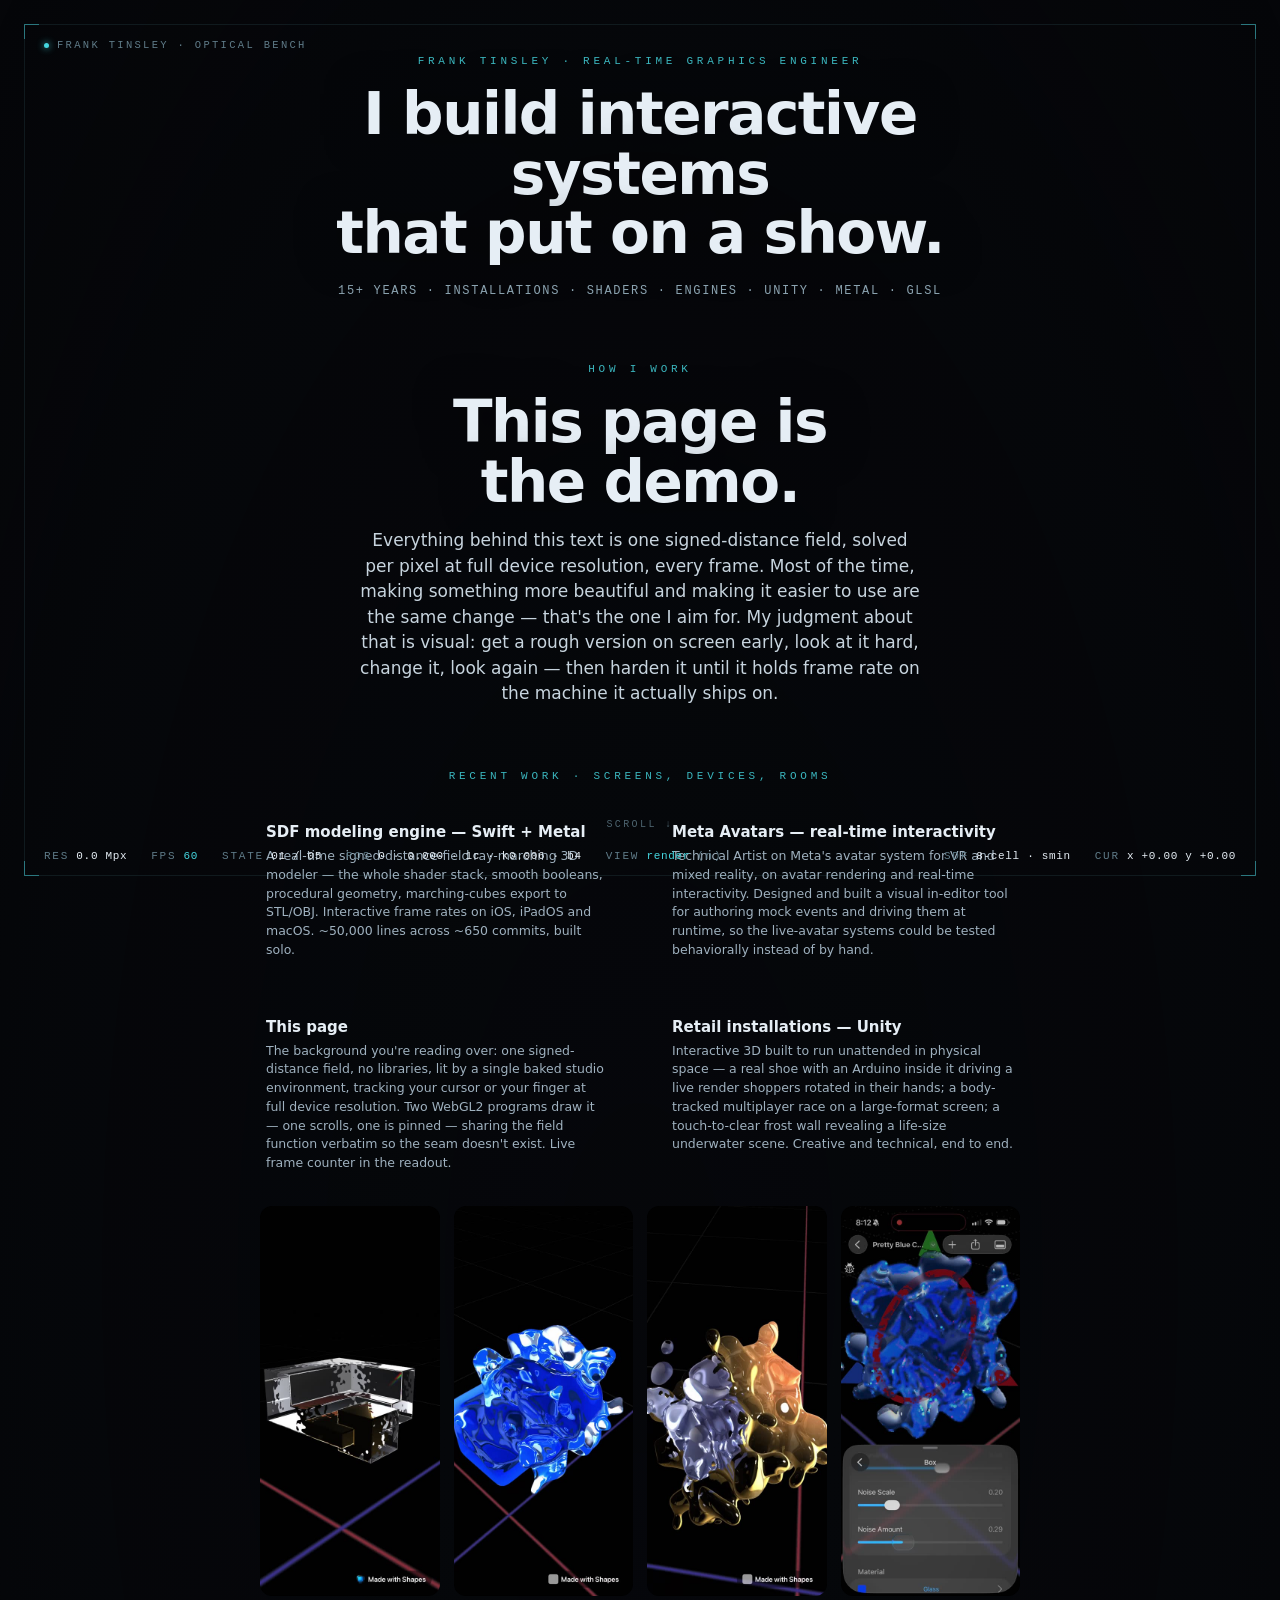
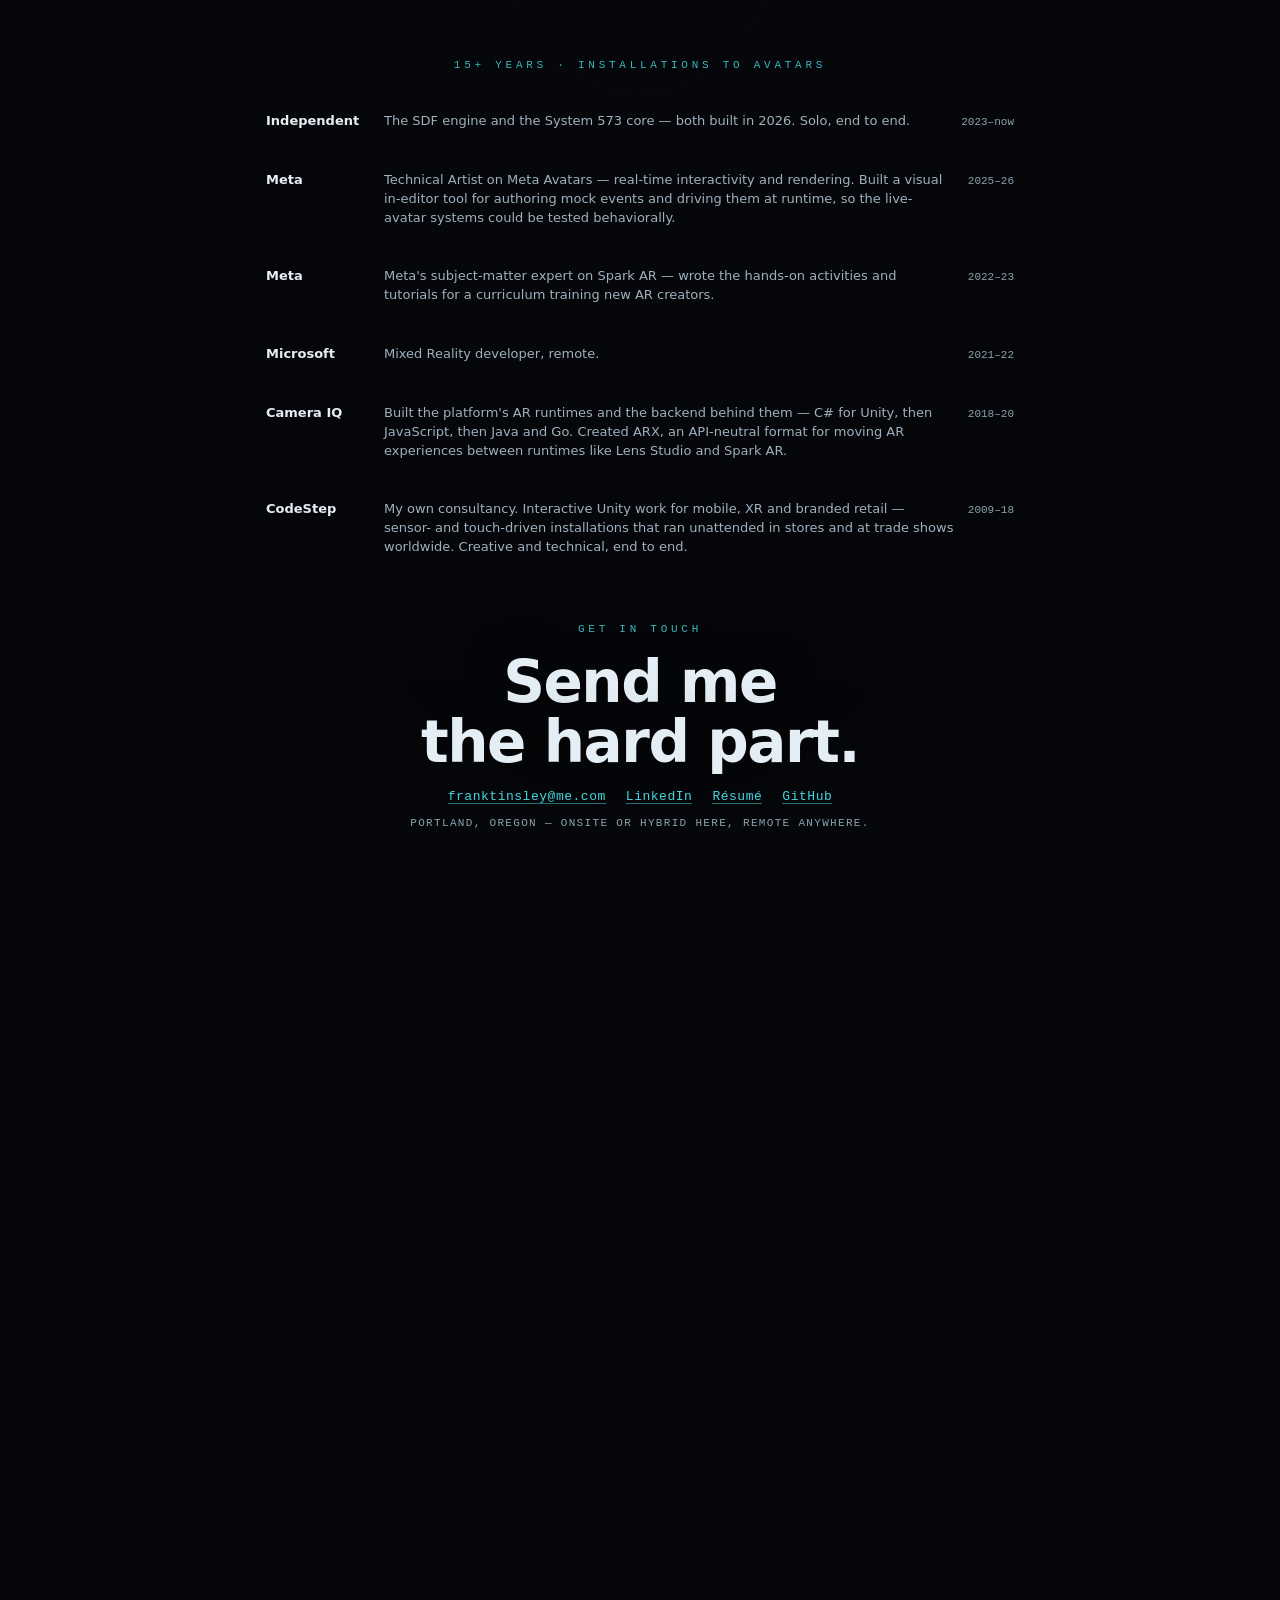
==== commit d86fe1e5: "deploy: 141a364-151331" ====
--- a/index.html
+++ b/index.html
@@ -244,9 +244,9 @@
      if it dies after painting (context loss, a late throw) those inline values
      survive and would leave the fallback blank. */
   html.nogl .state{ position:static; opacity:1 !important; transform:none !important; margin:0 auto 64px; pointer-events:auto; }
-  .reel-cta{ display:none; margin:10px 0 0; padding:7px 14px; font:inherit; font-size:11.5px;
-    letter-spacing:0.06em; color:var(--cy); background:transparent; border:1px solid var(--cy-soft);
-    border-radius:999px; cursor:pointer; -webkit-tap-highlight-color:transparent; }
+  .reel-cta{ display:none; margin:0; padding:0; font:inherit; color:var(--cy); background:transparent;
+    border:0; border-bottom:1px solid var(--cy-soft); cursor:pointer; white-space:nowrap;
+    -webkit-tap-highlight-color:transparent; }
   #reelbox[hidden]{ display:none; }
   #reelbox{ position:fixed; inset:0; z-index:20; background:rgba(3,5,8,.94);
     display:grid; grid-template-rows:1fr auto; gap:10px; padding:14px; }
@@ -304,7 +304,7 @@
        instead, opening the same clips FULLSCREEN — which is the one place a
        9:19.5 capture is seen at its best. Tablets and desktop keep the reel. */
     .reel{ display:none; }
-    .reel-cta{ display:block; }
+    .reel-cta{ display:inline; }
     .grid .cell h3{ font-size:14.5px; margin-bottom:4px; }
     .grid .cell p{ font-size:12px; line-height:1.42; }
     /* 18px, not 26: state 3 carries SIX rows since the Independent 2023–now row
@@ -835,11 +835,12 @@
       <div class="cell"><h3>SDF modeling engine — Swift + Metal</h3><p>A real-time signed-distance-field
         ray-marching 3D modeler — the whole shader stack, smooth booleans, procedural geometry,
         marching-cubes export to STL/OBJ. Interactive frame rates on iOS, iPadOS and macOS.
-        ~50,000 lines across ~650 commits, built solo.</p>
-        <!-- Inside the cell, not after the grid: after the grid "it" had no antecedent
-             and read as belonging to the whole section. Phones only — desktop and
-             tablet show the reel itself a few pixels below. -->
-        <button class="reel-cta" type="button" aria-haspopup="dialog" aria-controls="reelbox">▶ Watch the engine running</button></div>
+        ~50,000 lines across ~650 commits, built solo.
+        <!-- Inline, inside this cell: after the grid "it" had no antecedent and read as
+             belonging to the whole section, and a pill button cost ~30px of block height
+             that an SE-class phone does not have (state 2 overflowed by 10px). As inline
+             text it joins the paragraph. Phones only — desktop shows the reel below. -->
+        <button class="reel-cta" type="button" aria-haspopup="dialog" aria-controls="reelbox">▶ Watch the engine running</button></p></div>
       <div class="cell"><h3>Meta Avatars — real-time interactivity</h3><p>Technical Artist on Meta's avatar
         system for VR and mixed reality, on avatar rendering and real-time interactivity. Designed and built
         a visual in-editor tool for authoring mock events and driving them at runtime, so the live-avatar
@@ -931,7 +932,7 @@
   <section class="state" data-state="3">
     <p class="eyebrow">15+ years · installations to avatars</p>
     <div class="rows">
-      <div class="row"><span class="co">Independent</span><span class="desc">The SDF engine and the System 573 core. Solo, end to end.</span><span class="yr">2023–now</span></div>
+      <div class="row"><span class="co">Independent</span><span class="desc">The SDF engine and the System 573 core — both built in 2026. Solo, end to end.</span><span class="yr">2023–now</span></div>
       <div class="row"><span class="co">Meta</span><span class="desc">Technical Artist on Meta Avatars — real-time interactivity and rendering. Built a visual in-editor tool for authoring mock events and driving them at runtime, so the live-avatar systems could be tested behaviorally.</span><span class="yr">2025–26</span></div>
       <div class="row"><span class="co">Meta</span><span class="desc">Meta's subject-matter expert on Spark AR — wrote the hands-on activities and tutorials for a curriculum training new AR creators.</span><span class="yr">2022–23</span></div>
       <div class="row"><span class="co">Microsoft</span><span class="desc">Mixed Reality developer, remote.</span><span class="yr">2021–22</span></div>
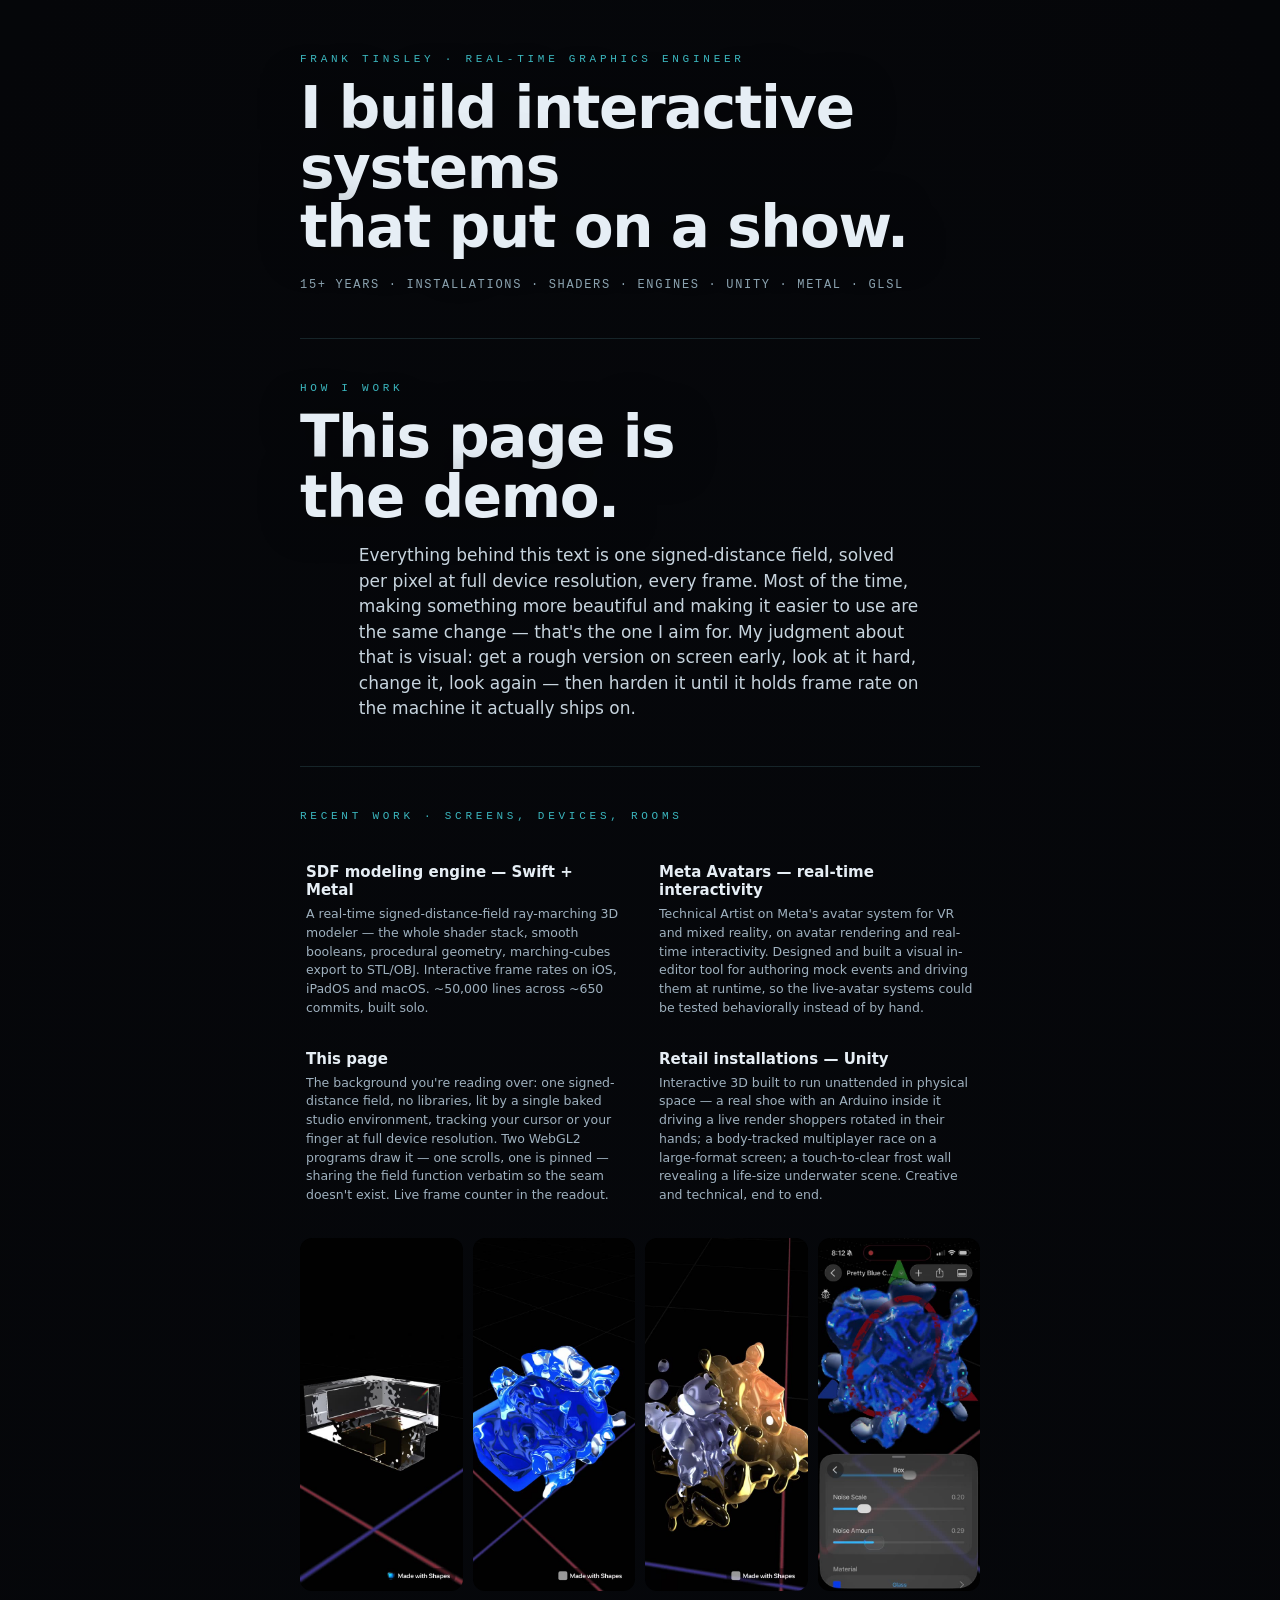
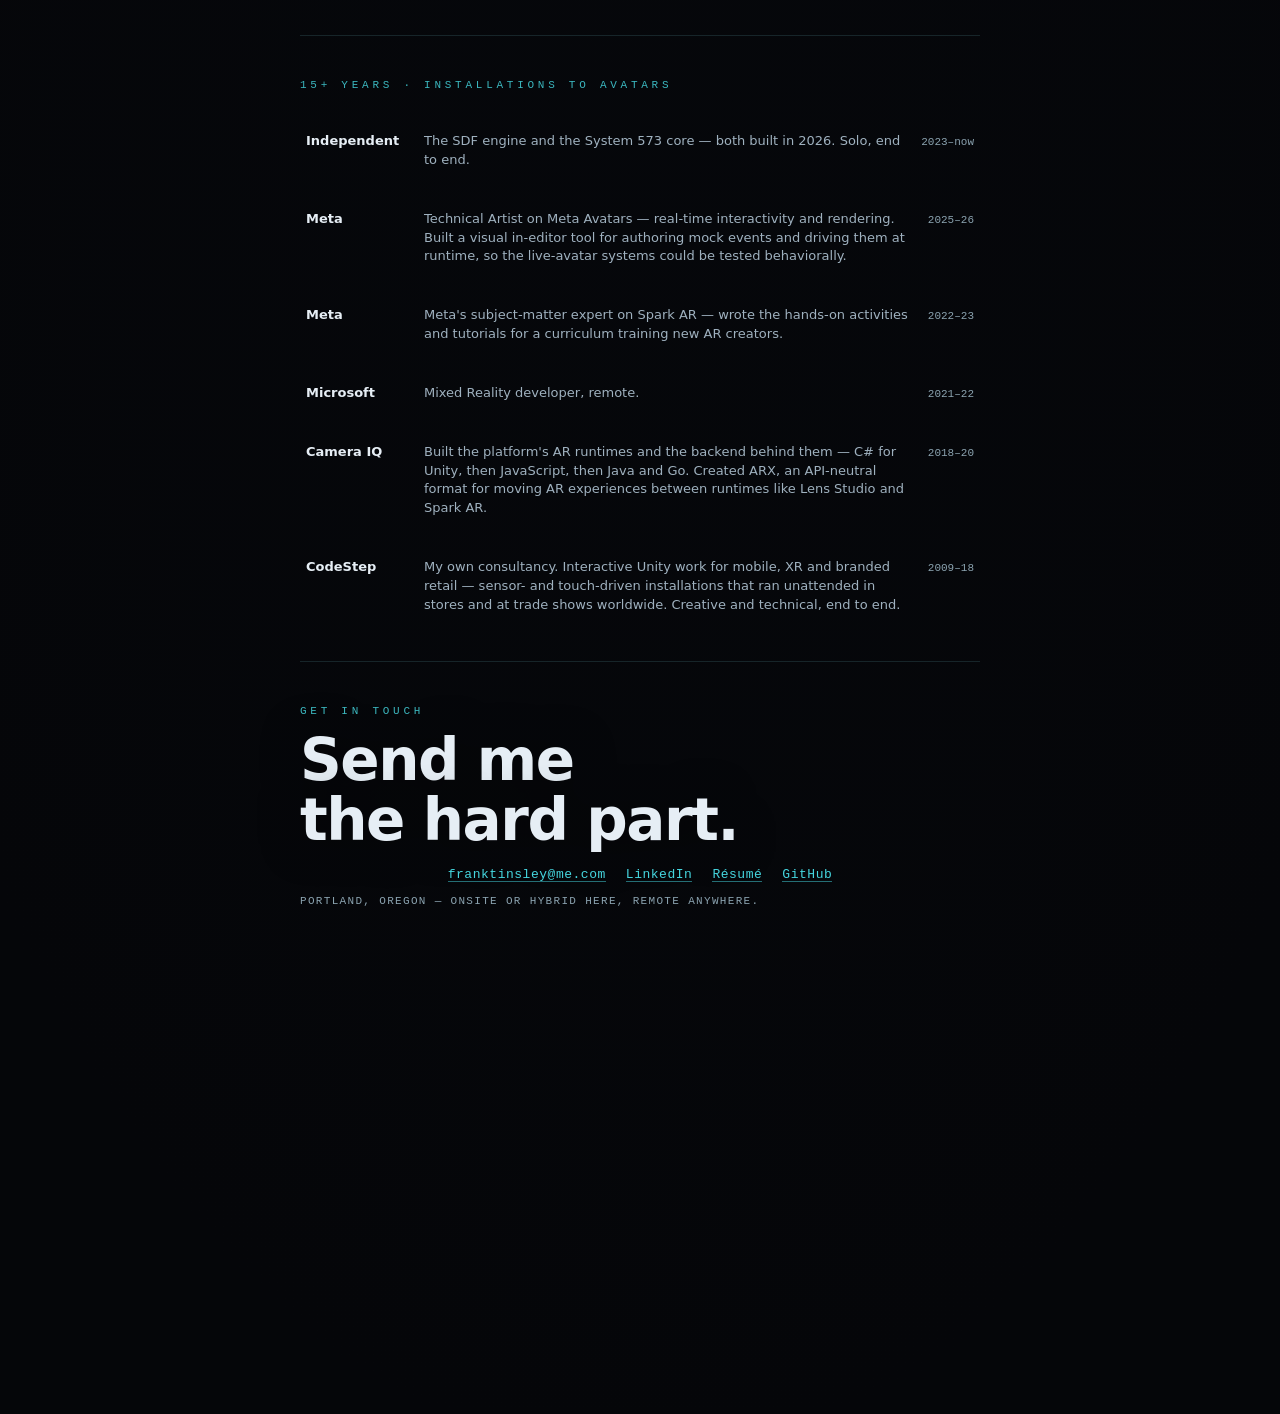
==== commit 1718a448: "deploy: d86fe1e-152724" ====
--- a/index.html
+++ b/index.html
@@ -237,26 +237,50 @@
      leaves a permanent "Initialising" screen over an empty page. This class is
      the degraded-but-READABLE page: canvases dropped, states in normal flow.
      A plain page beats a hung one — especially one being sent to recruiters. */
-  html.nogl #bg, html.nogl #gl, html.nogl #boot{ display:none !important; }
+  /* Drop everything that exists only to serve the renderer: both canvases, the
+     decorative frame/ticks/nameplate/readout chrome, and #scroll — a ~4700px EMPTY
+     spacer whose only job is to give the shader something to map scroll position
+     onto. Leaving #scroll in place was the bug: #vp is position:fixed, so the text
+     sat frozen in an 844px box while the page scrolled past blank space. */
+  html.nogl #bg, html.nogl #gl, html.nogl #boot, html.nogl #scroll, html.nogl #chrome,
+  html.nogl #sa{ display:none !important; }
+  html.nogl #vp{ position:static !important; height:auto !important; padding:54px 0 88px; }
   html.nogl body{ background:var(--bg-edge); }
-  html.nogl .stage{ position:static; display:block; padding:56px 0 96px; pointer-events:auto; }
+  html.nogl .stage{ position:static; display:block; padding:0; pointer-events:auto; }
   /* !important because the renderer writes opacity/transform INLINE per frame —
      if it dies after painting (context loss, a late throw) those inline values
      survive and would leave the fallback blank. */
-  html.nogl .state{ position:static; opacity:1 !important; transform:none !important; margin:0 auto 64px; pointer-events:auto; }
+  html.nogl .state{ position:static; opacity:1 !important; transform:none !important; pointer-events:auto;
+    width:min(680px, 86vw); margin:0 auto; padding:0 0 44px; text-align:left; }
+  html.nogl .state + .state{ padding-top:44px; border-top:1px solid rgba(127,220,234,.14); }
+  html.nogl .eyebrow{ margin-bottom:14px; }
+  html.nogl .state::before{ display:none; }        /* the legibility scrim has no field to sit on */
+  html.nogl .grid{ gap:26px; }
+  /* The captures do not need WebGL — on the fallback they are the ONLY moving proof
+     of the graphics work, so the reel earns its space here even on a phone, where
+     nothing has to fit a viewport any more. */
+  html.nogl .reel{ display:grid !important; grid-template-columns:repeat(auto-fit,minmax(130px,1fr)); gap:10px; }
+  html.nogl .reel video{ height:auto !important; width:100% !important; aspect-ratio:1260/2736; }
+  html.nogl .reel-cta{ display:none !important; }
   .reel-cta{ display:none; margin:0; padding:0; font:inherit; color:var(--cy); background:transparent;
     border:0; border-bottom:1px solid var(--cy-soft); cursor:pointer; white-space:nowrap;
     -webkit-tap-highlight-color:transparent; }
   #reelbox[hidden]{ display:none; }
-  #reelbox{ position:fixed; inset:0; z-index:20; background:rgba(3,5,8,.94);
-    display:grid; grid-template-rows:1fr auto; gap:10px; padding:14px; }
-  #reelbox video{ width:100%; height:100%; min-height:0; object-fit:contain; }
-  #reelbox .rb-strip{ display:flex; gap:8px; justify-content:center; }
-  #reelbox .rb-strip button{ width:34px; height:34px; border-radius:50%; padding:0; cursor:pointer;
-    background:transparent; border:1px solid var(--cy-soft); color:var(--cy); font:inherit; font-size:11px; }
-  #reelbox .rb-strip button[aria-current="true"]{ background:var(--cy-soft); }
-  #reelbox .rb-close{ position:absolute; top:12px; right:14px; width:36px; height:36px; border-radius:50%;
-    background:transparent; border:1px solid var(--cy-soft); color:var(--cy); font-size:15px; cursor:pointer; }
+  /* Controls FLOAT over the video in a top bar, they do not share a column with it.
+     A bottom row under `position:fixed; inset:0` lands beneath the iOS browser
+     toolbar (fixed sizes to the LAYOUT viewport, which is taller than what you can
+     see), and the native video controls own the bottom of the frame anyway — so a
+     bottom row is hidden twice over. Top bar + safe-area insets + z-index is the
+     only arrangement with nothing competing for the space. */
+  #reelbox{ position:fixed; inset:0; height:100dvh; z-index:20; background:rgba(3,5,8,.94); }
+  #reelbox video{ position:absolute; inset:0; width:100%; height:100%; object-fit:contain; }
+  #reelbox .rb-bar{ position:absolute; z-index:2; left:10px; right:10px; display:flex; gap:8px;
+    align-items:center; top:max(10px, env(safe-area-inset-top)); }
+  #reelbox .rb-bar button{ width:38px; height:38px; border-radius:50%; padding:0; cursor:pointer; flex:0 0 auto;
+    background:rgba(3,5,8,.72); border:1px solid var(--cy-soft); color:var(--cy); font:inherit; font-size:12px;
+    -webkit-tap-highlight-color:transparent; }
+  #reelbox .rb-bar button[aria-current="true"]{ background:var(--cy-soft); color:#04161b; }
+  #reelbox .rb-close{ margin-left:auto; font-size:15px; }
   .reel{ display:grid; grid-template-columns:repeat(4,1fr); gap:14px; margin-top:30px; }
   .reel video{ width:100%; aspect-ratio:1260/2736; object-fit:cover; display:block; border-radius:12px; background:#0a0e11; cursor:pointer; }
   .rows{ margin-top:8px; text-align:left; display:flex; flex-direction:column; gap:34px; }
@@ -783,6 +807,13 @@
   }
   window.addEventListener('error', function () { setTimeout(degrade, 1200); });
   setTimeout(degrade, 6000);
+  // ?nogl — force the fallback on any device, including a phone you cannot attach a
+  // debugger to. Only ever degrades the viewer's own render, so it is safe to ship
+  // and it doubles as a link to hand anyone who reports a blank page.
+  if (/[?&]nogl\b/.test(location.search)) {
+    document.documentElement.classList.add('nogl');
+    var b0 = document.getElementById('boot'); if (b0) b0.classList.add('gone');
+  }
 })();
 </script>
 <div id="scroll"></div>
@@ -894,7 +925,8 @@
         close.className = 'rb-close'; close.type = 'button'; close.textContent = '✕';
         close.setAttribute('aria-label', 'Close');
         close.addEventListener('click', hide);
-        strip = document.createElement('div'); strip.className = 'rb-strip';
+        const bar = document.createElement('div'); bar.className = 'rb-bar';
+        strip = document.createElement('div'); strip.className = 'rb-strip'; strip.style.display = 'contents';
         clips.forEach((c, i) => {
           const b = document.createElement('button');
           b.type = 'button'; b.textContent = i + 1;
@@ -902,7 +934,8 @@
           b.addEventListener('click', () => show(i));
           strip.appendChild(b);
         });
-        box.append(close, player, strip);
+        bar.append(strip, close);
+        box.append(player, bar);   // bar AFTER the video: later sibling wins the stack
         box.addEventListener('click', e => { if (e.target === box) hide(); });
         document.body.appendChild(box);
       }
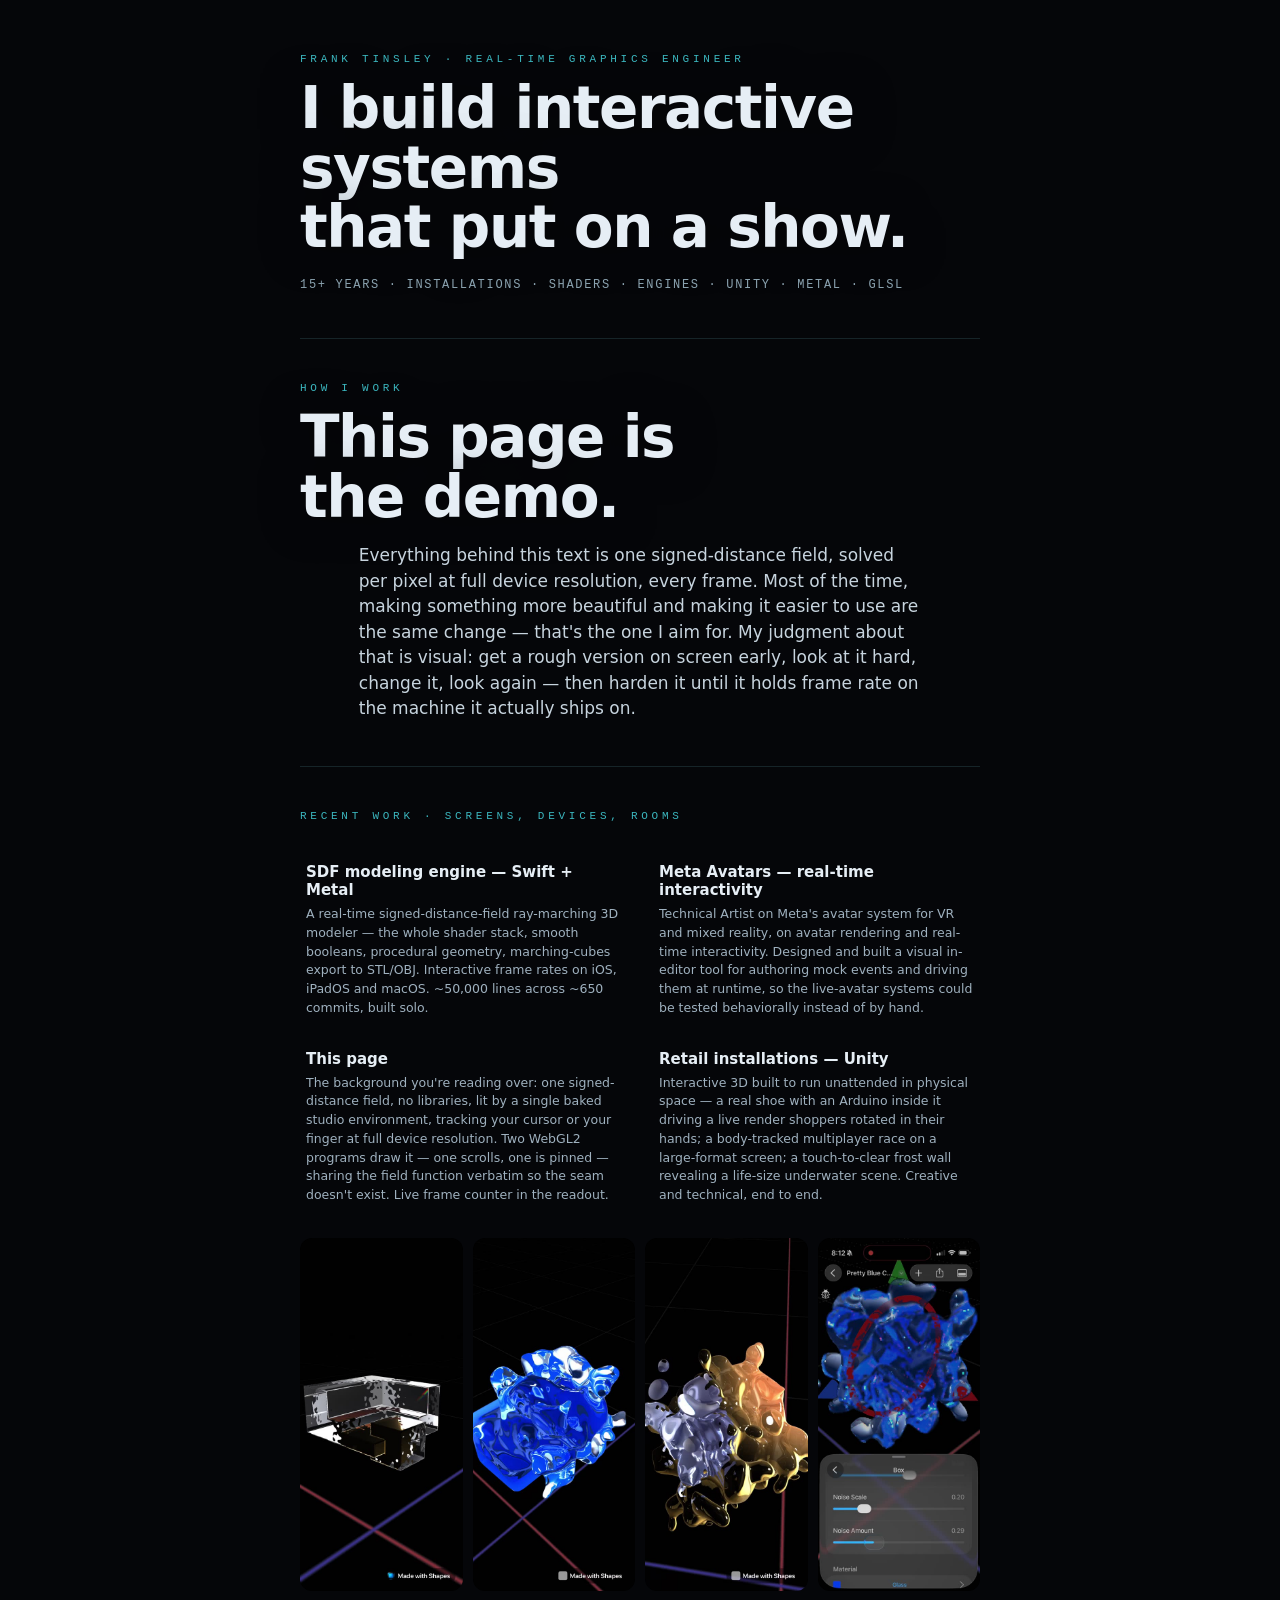
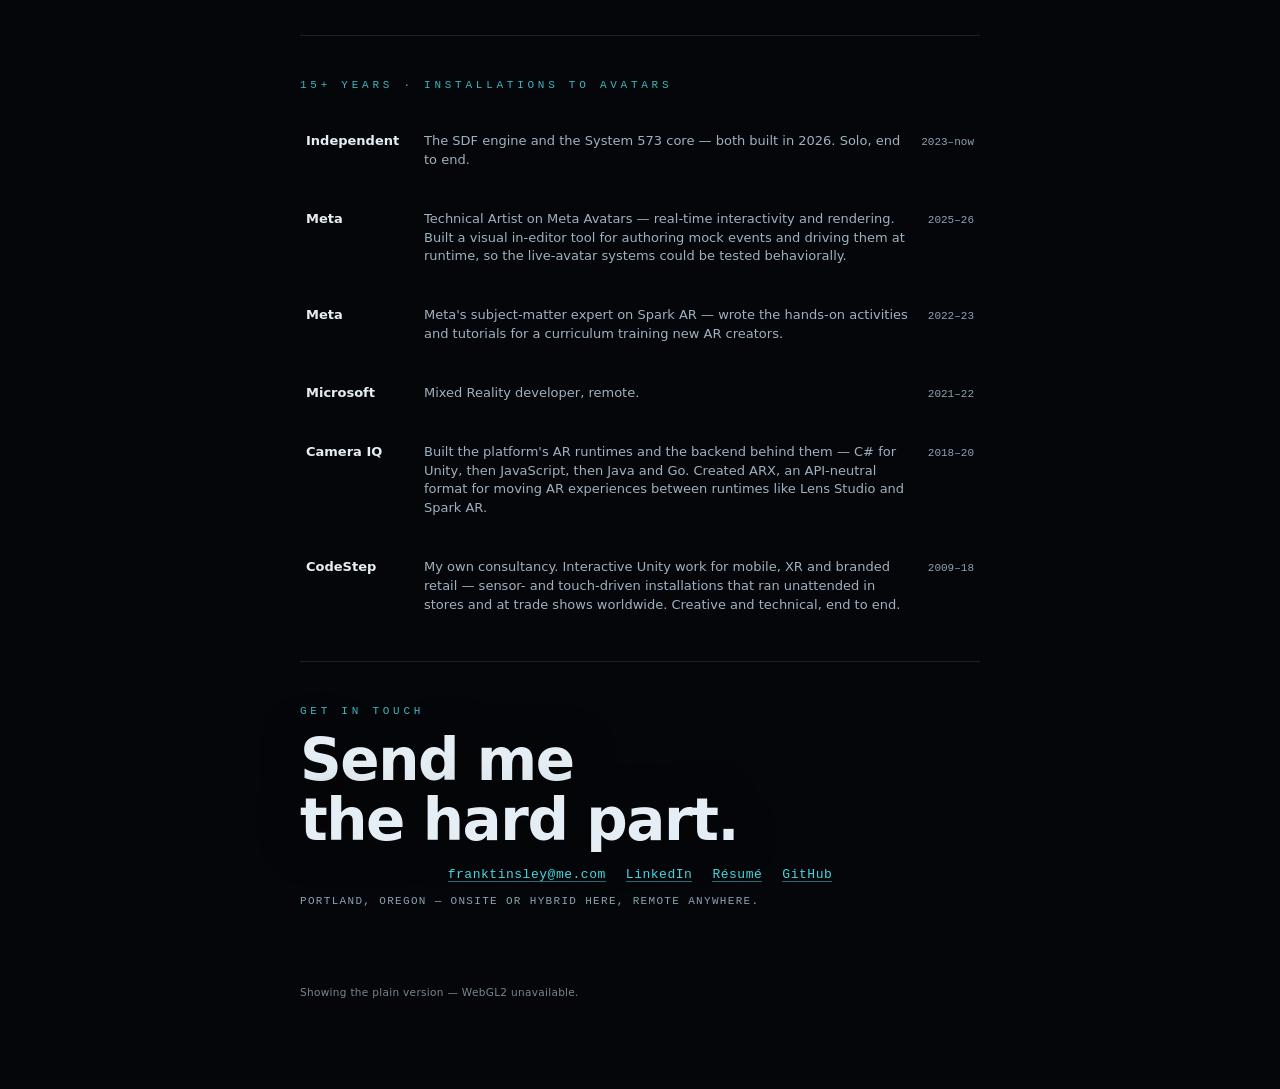
==== commit 98b7aa36: "deploy: 1718a44-153631" ====
--- a/index.html
+++ b/index.html
@@ -246,6 +246,15 @@
   html.nogl #sa{ display:none !important; }
   html.nogl #vp{ position:static !important; height:auto !important; padding:54px 0 88px; }
   html.nogl body{ background:var(--bg-edge); }
+  /* No horizontal axis exists in a plain document, so nothing may create one. `clip`
+     rather than `hidden`: it does not make a scroll container. Long unbreakable
+     tokens (an address, a URL) are the other way a narrow column gains width. */
+  html.nogl{ overflow-x:clip; }
+  html.nogl body{ overflow-x:clip; max-width:100%; }
+  html.nogl .state{ max-width:100%; overflow-wrap:anywhere; }
+  html.nogl .nogl-why{ width:min(680px,86vw); margin:22px auto 0; font-size:10.5px; line-height:1.5;
+    letter-spacing:0.03em; color:var(--copy-soft); opacity:.75; text-align:left; }
+  html.nogl .nogl-why code{ color:var(--cy); }
   html.nogl .stage{ position:static; display:block; padding:0; pointer-events:auto; }
   /* !important because the renderer writes opacity/transform INLINE per frame —
      if it dies after painting (context loss, a late throw) those inline values
@@ -804,6 +813,28 @@
     degraded = true;
     document.documentElement.classList.add('nogl');
     var b = document.getElementById('boot'); if (b) b.classList.add('gone');
+    explain();
+  }
+  // WHY it degraded, on the page itself. The renderer writes its failure into
+  // #readout, which lives in the chrome the fallback hides — so without this the
+  // one useful diagnostic is invisible to the only person who can see the bug: a
+  // visitor on the machine it actually fails on. "No WebGL2 at all" and "WebGL2
+  // fine, this shader would not compile" want completely different fixes.
+  function explain() {
+    try {
+      var err = document.querySelector('#readout .err');
+      var why = err && err.textContent.trim();
+      if (!why) {
+        var c = document.createElement('canvas');
+        why = c.getContext('webgl2') ? 'the renderer did not reach its first frame'
+                                     : 'this browser reports no WebGL2 context';
+      }
+      var p = document.createElement('p');
+      p.className = 'nogl-why';
+      p.textContent = 'Showing the plain version — ' + why + '.';
+      var vp = document.getElementById('vp') || document.body;
+      vp.appendChild(p);
+    } catch (e) {}
   }
   window.addEventListener('error', function () { setTimeout(degrade, 1200); });
   setTimeout(degrade, 6000);
@@ -813,6 +844,7 @@
   if (/[?&]nogl\b/.test(location.search)) {
     document.documentElement.classList.add('nogl');
     var b0 = document.getElementById('boot'); if (b0) b0.classList.add('gone');
+    addEventListener('DOMContentLoaded', explain);
   }
 })();
 </script>
